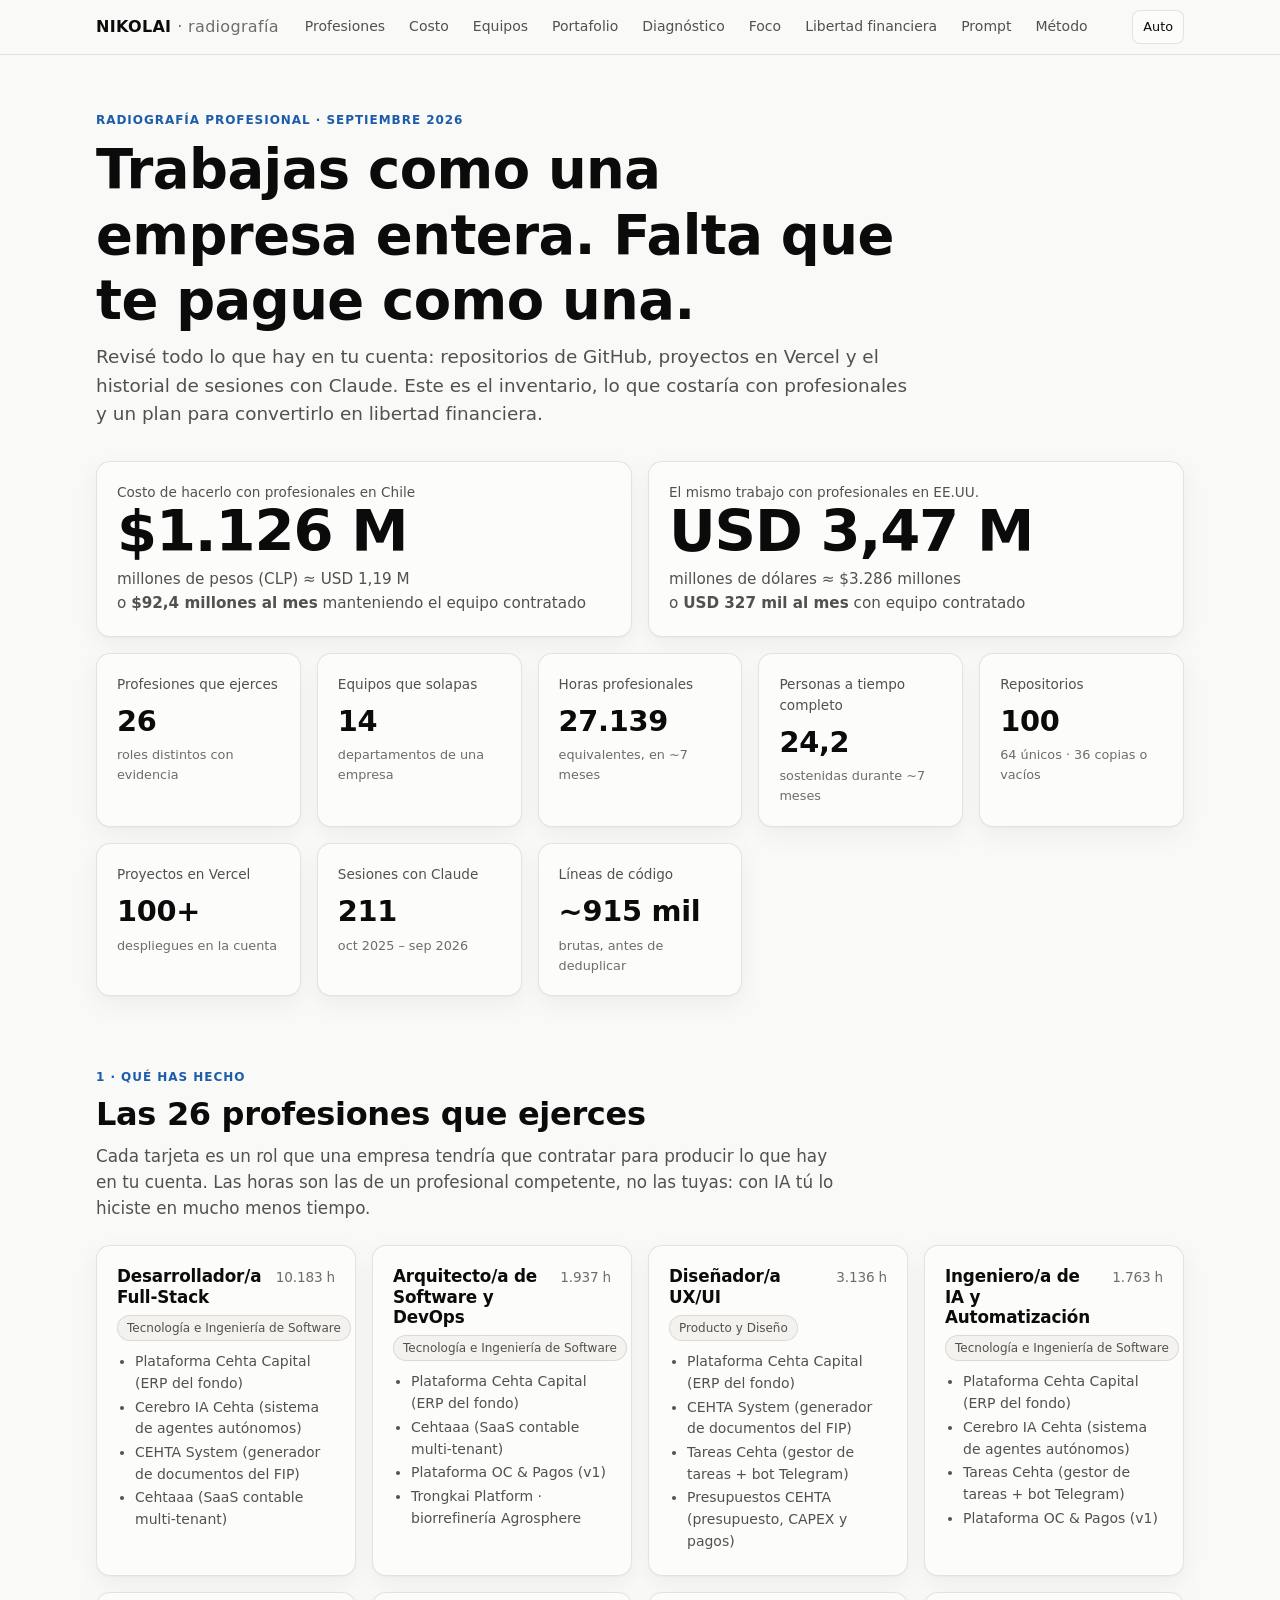
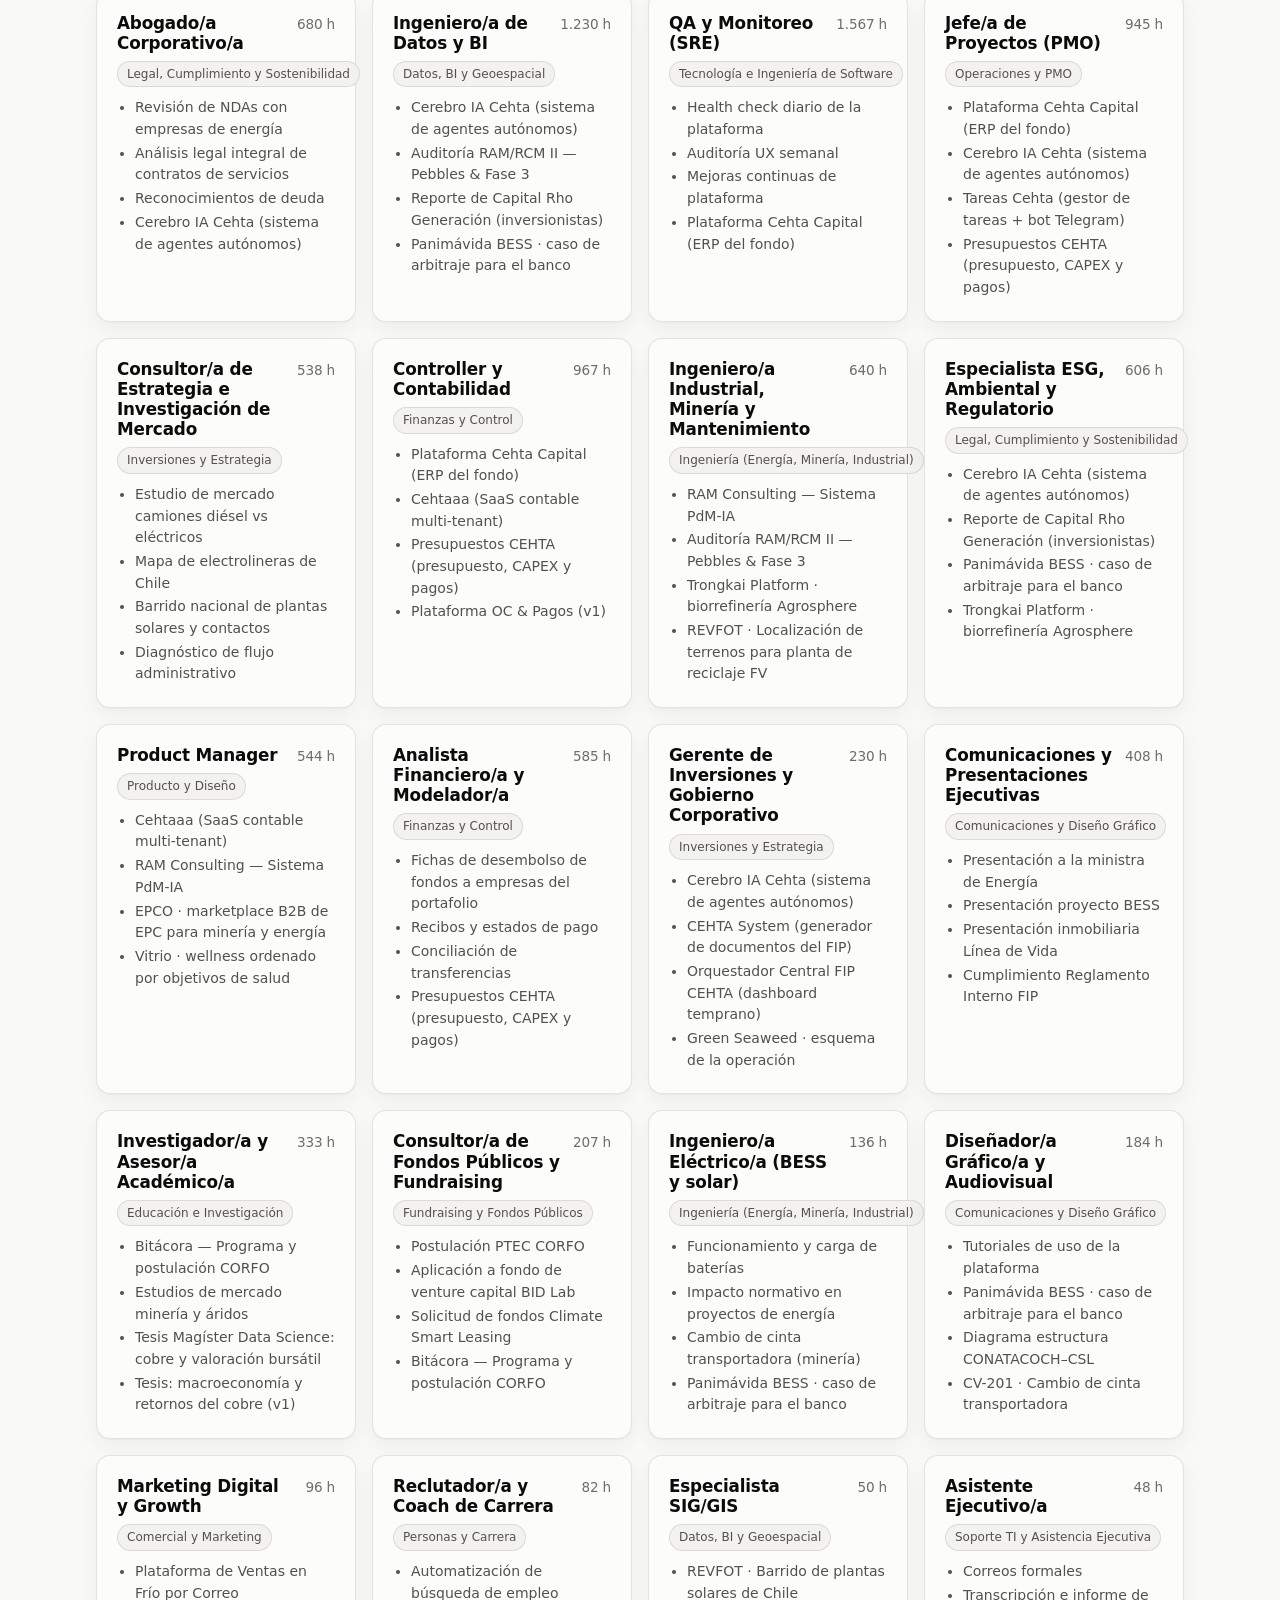
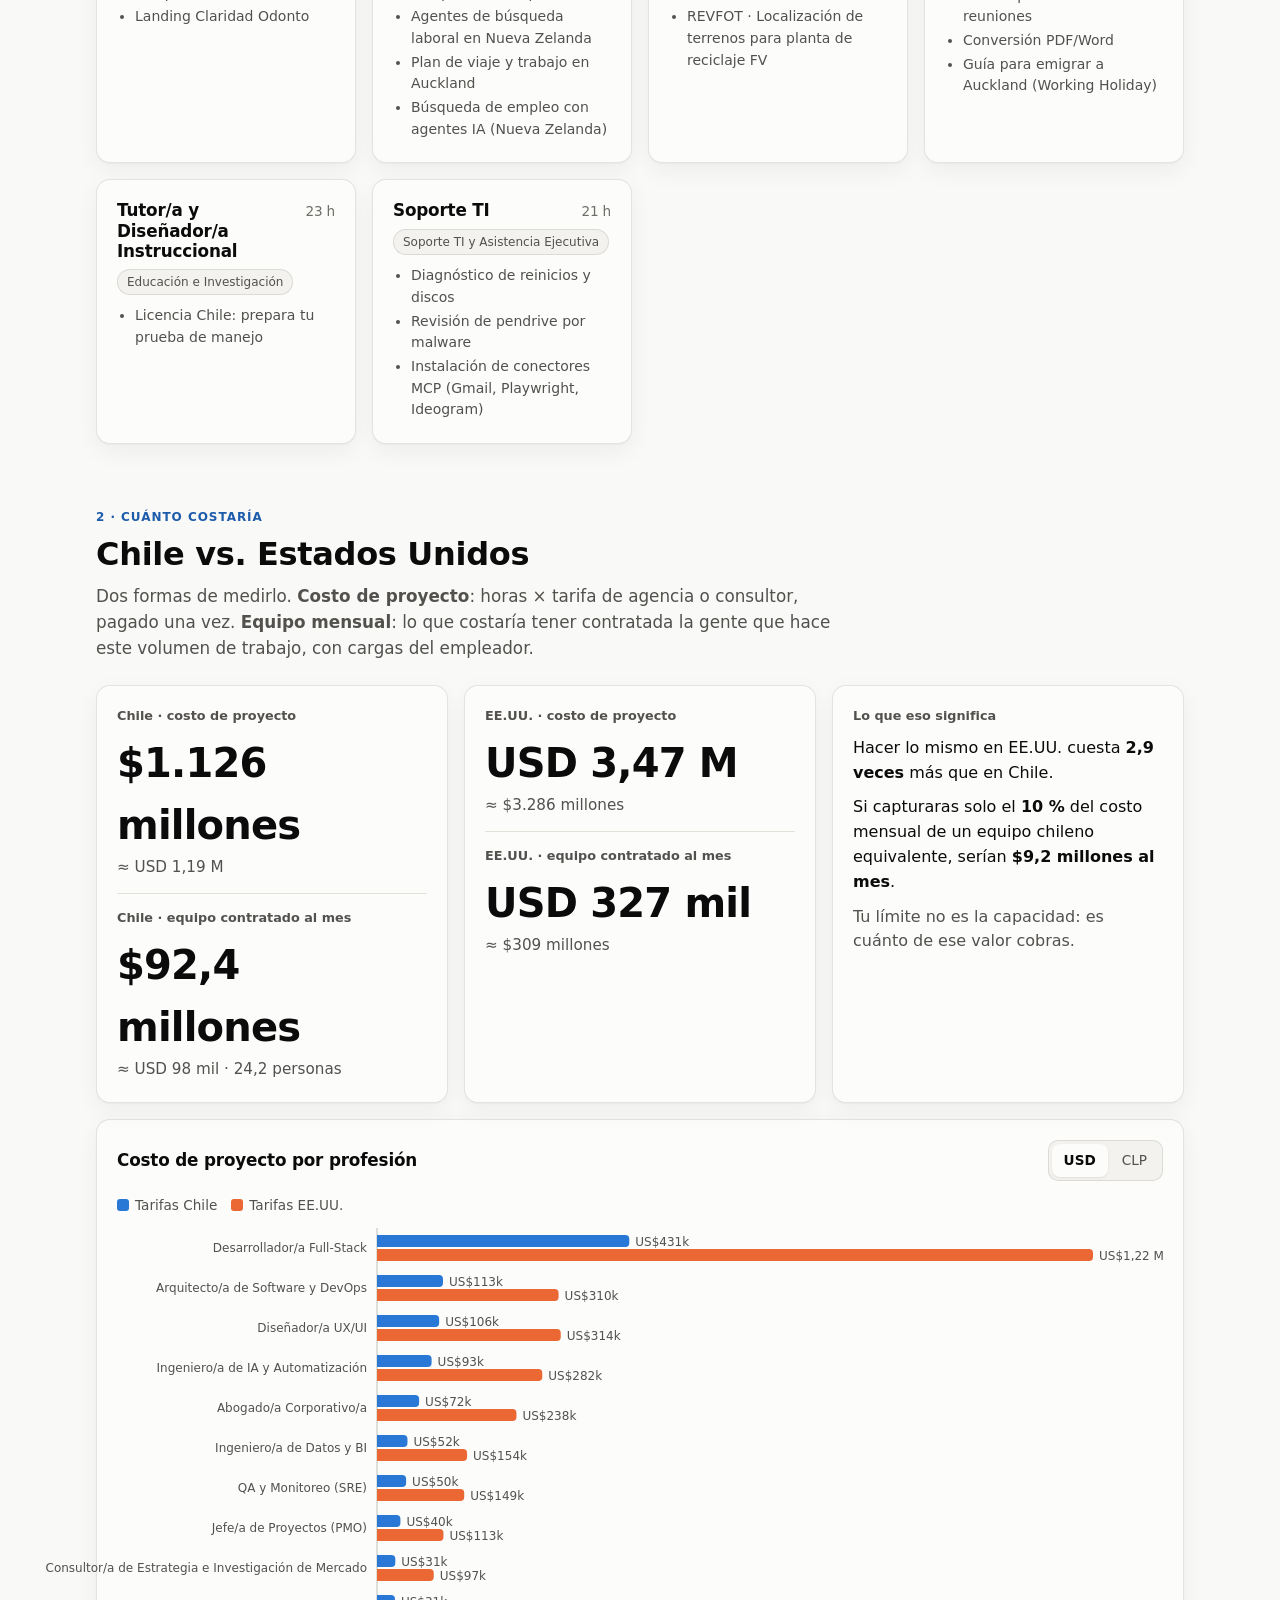
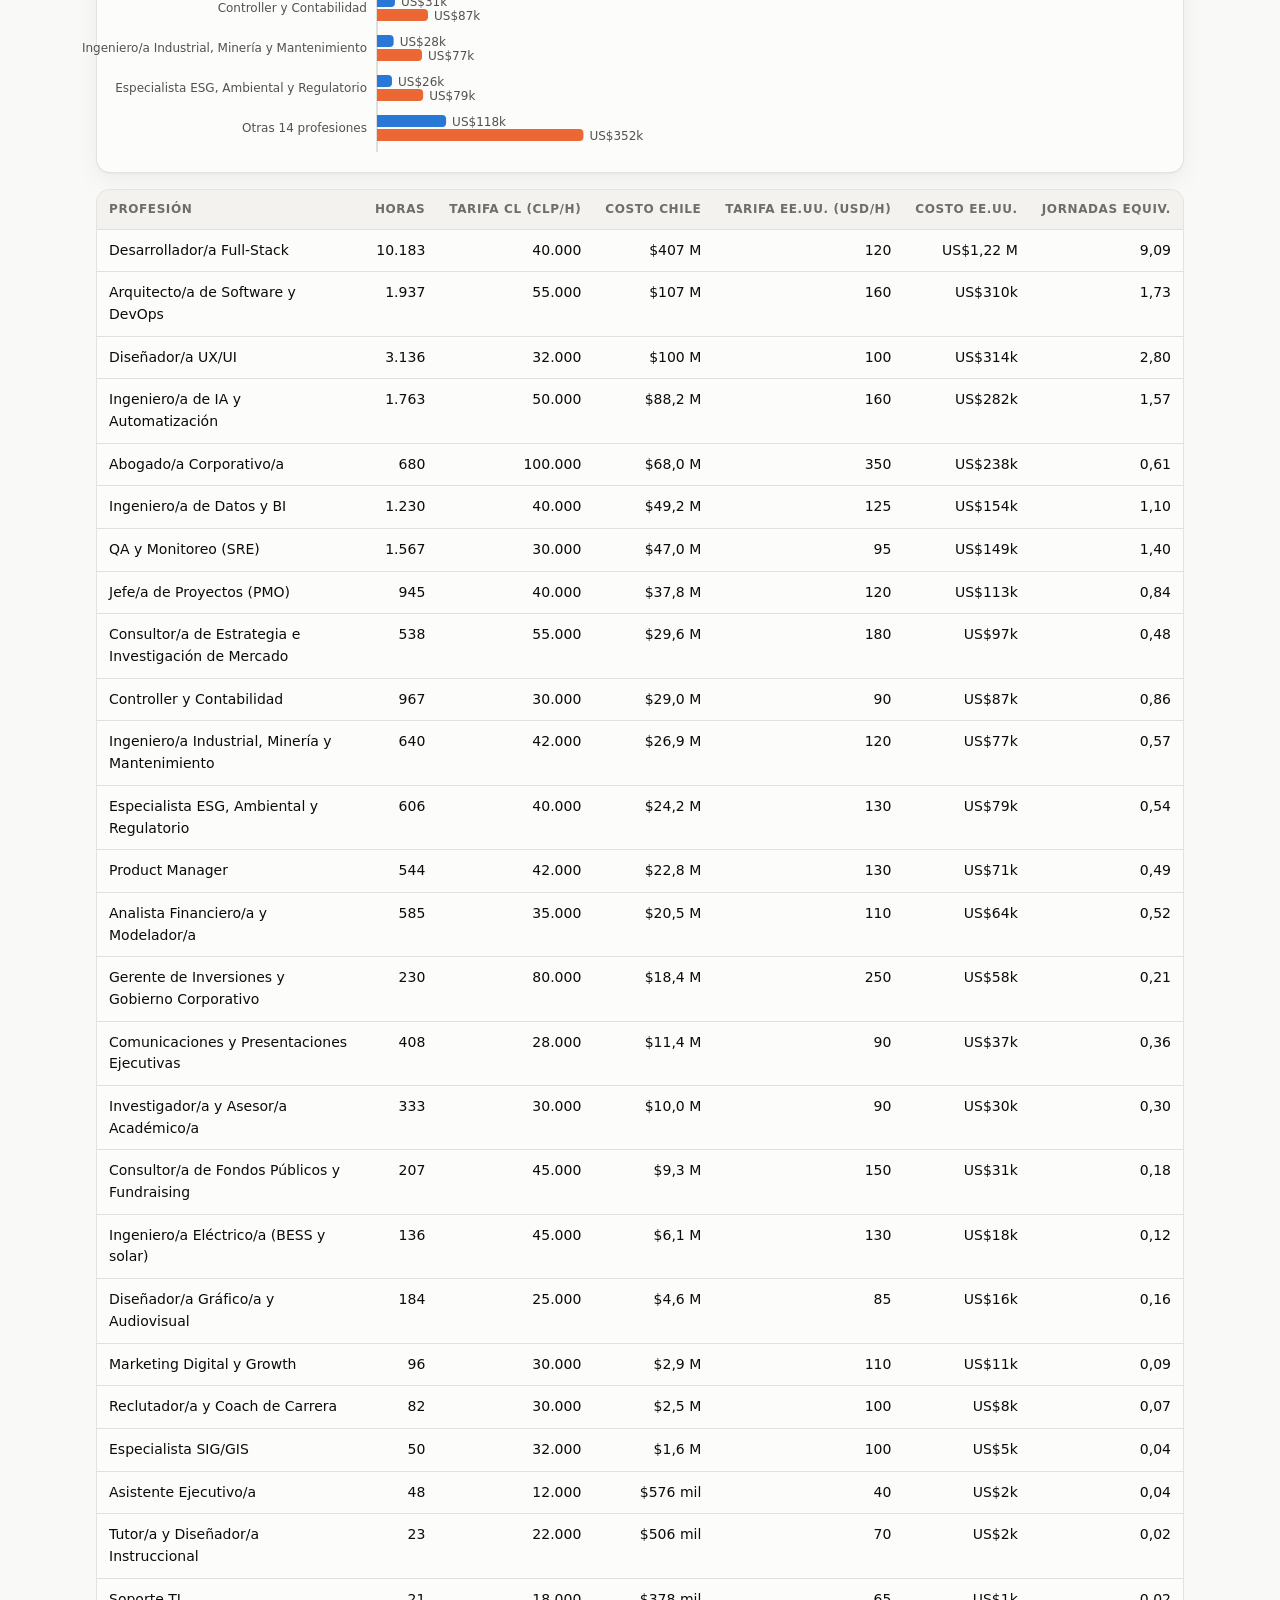
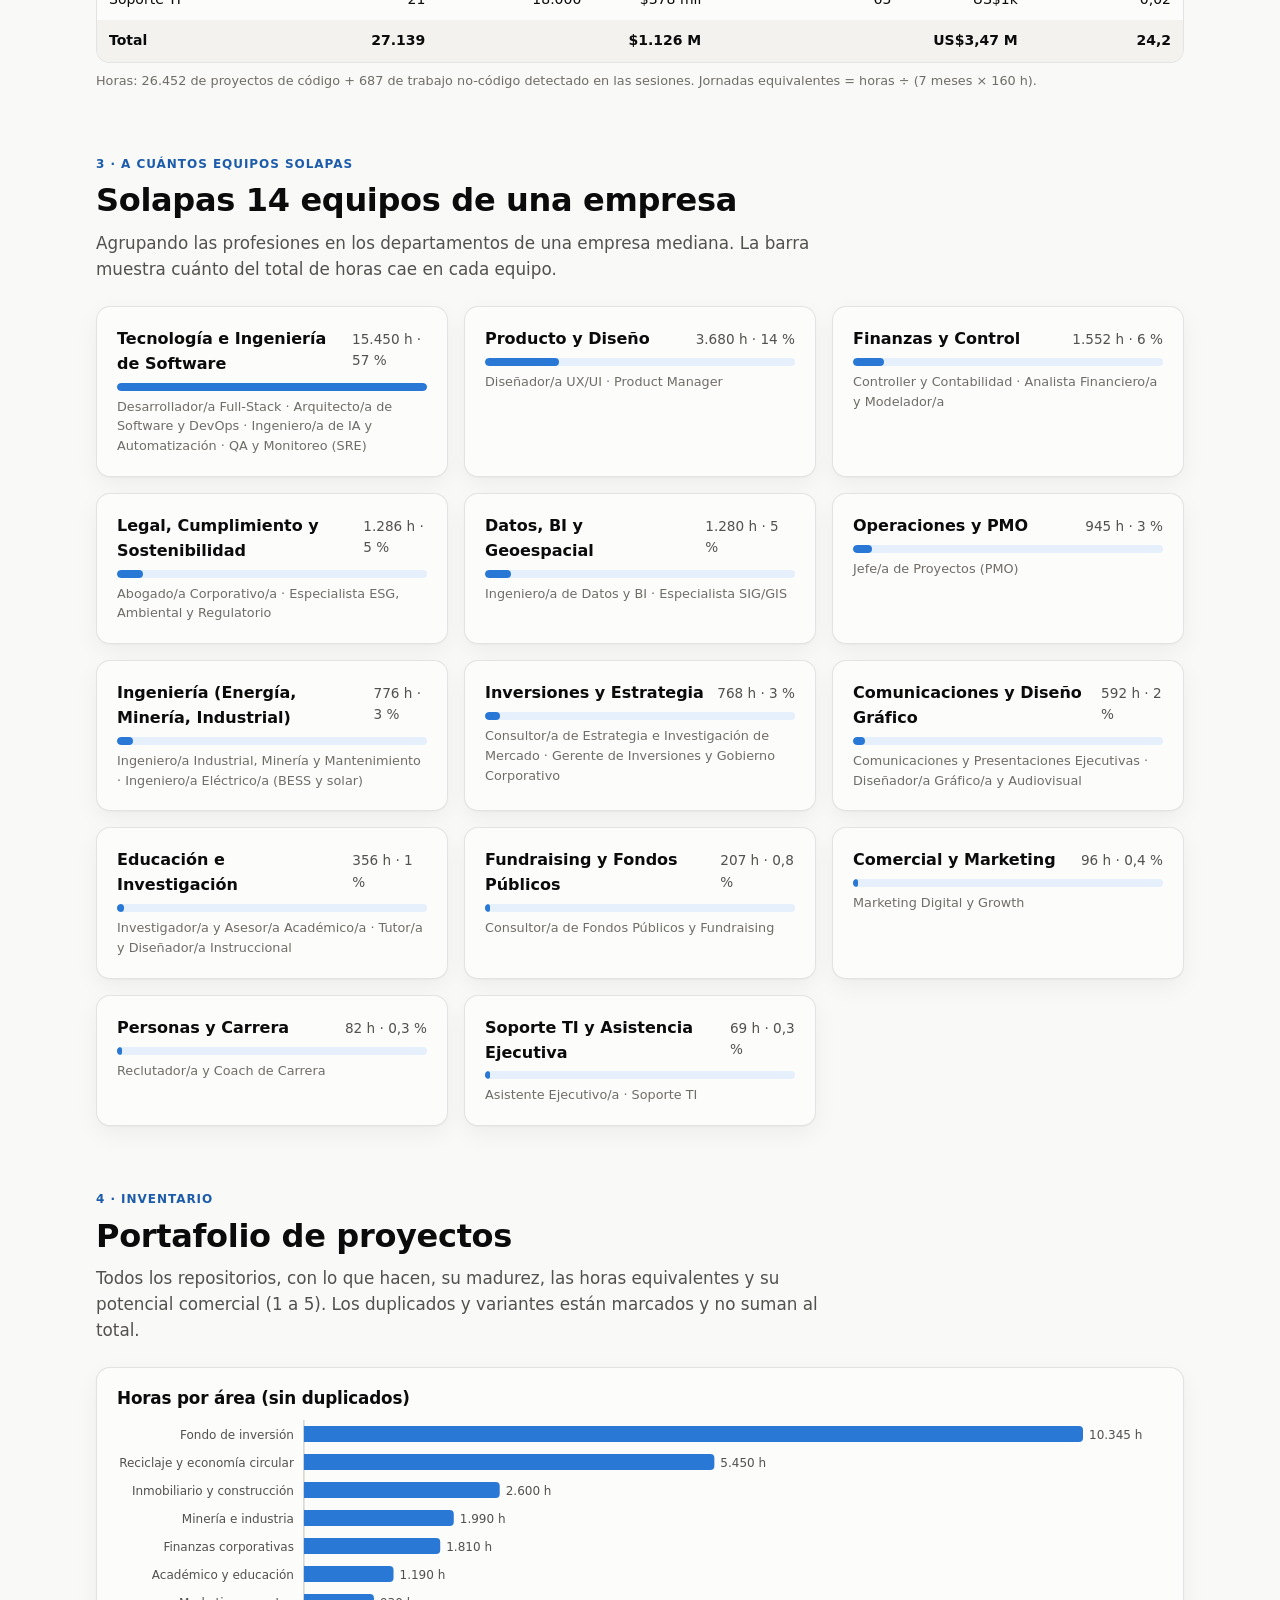
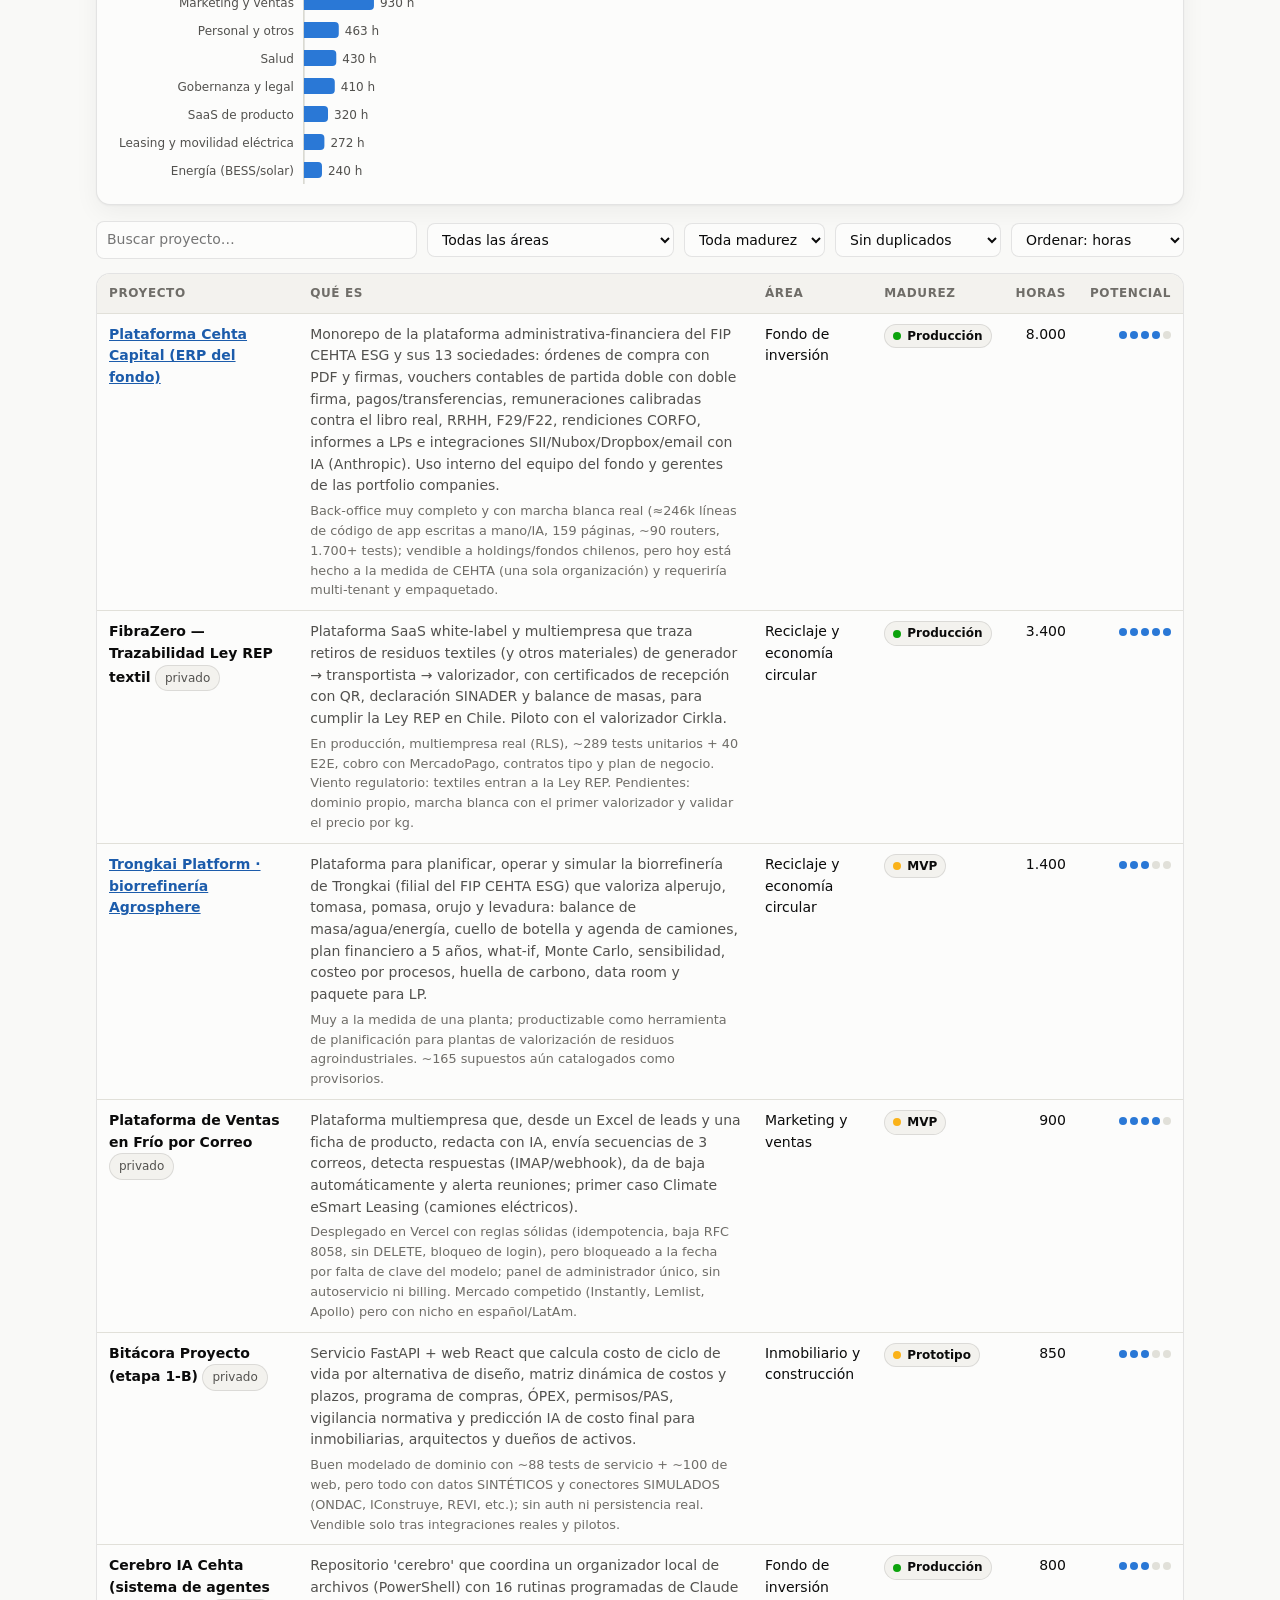
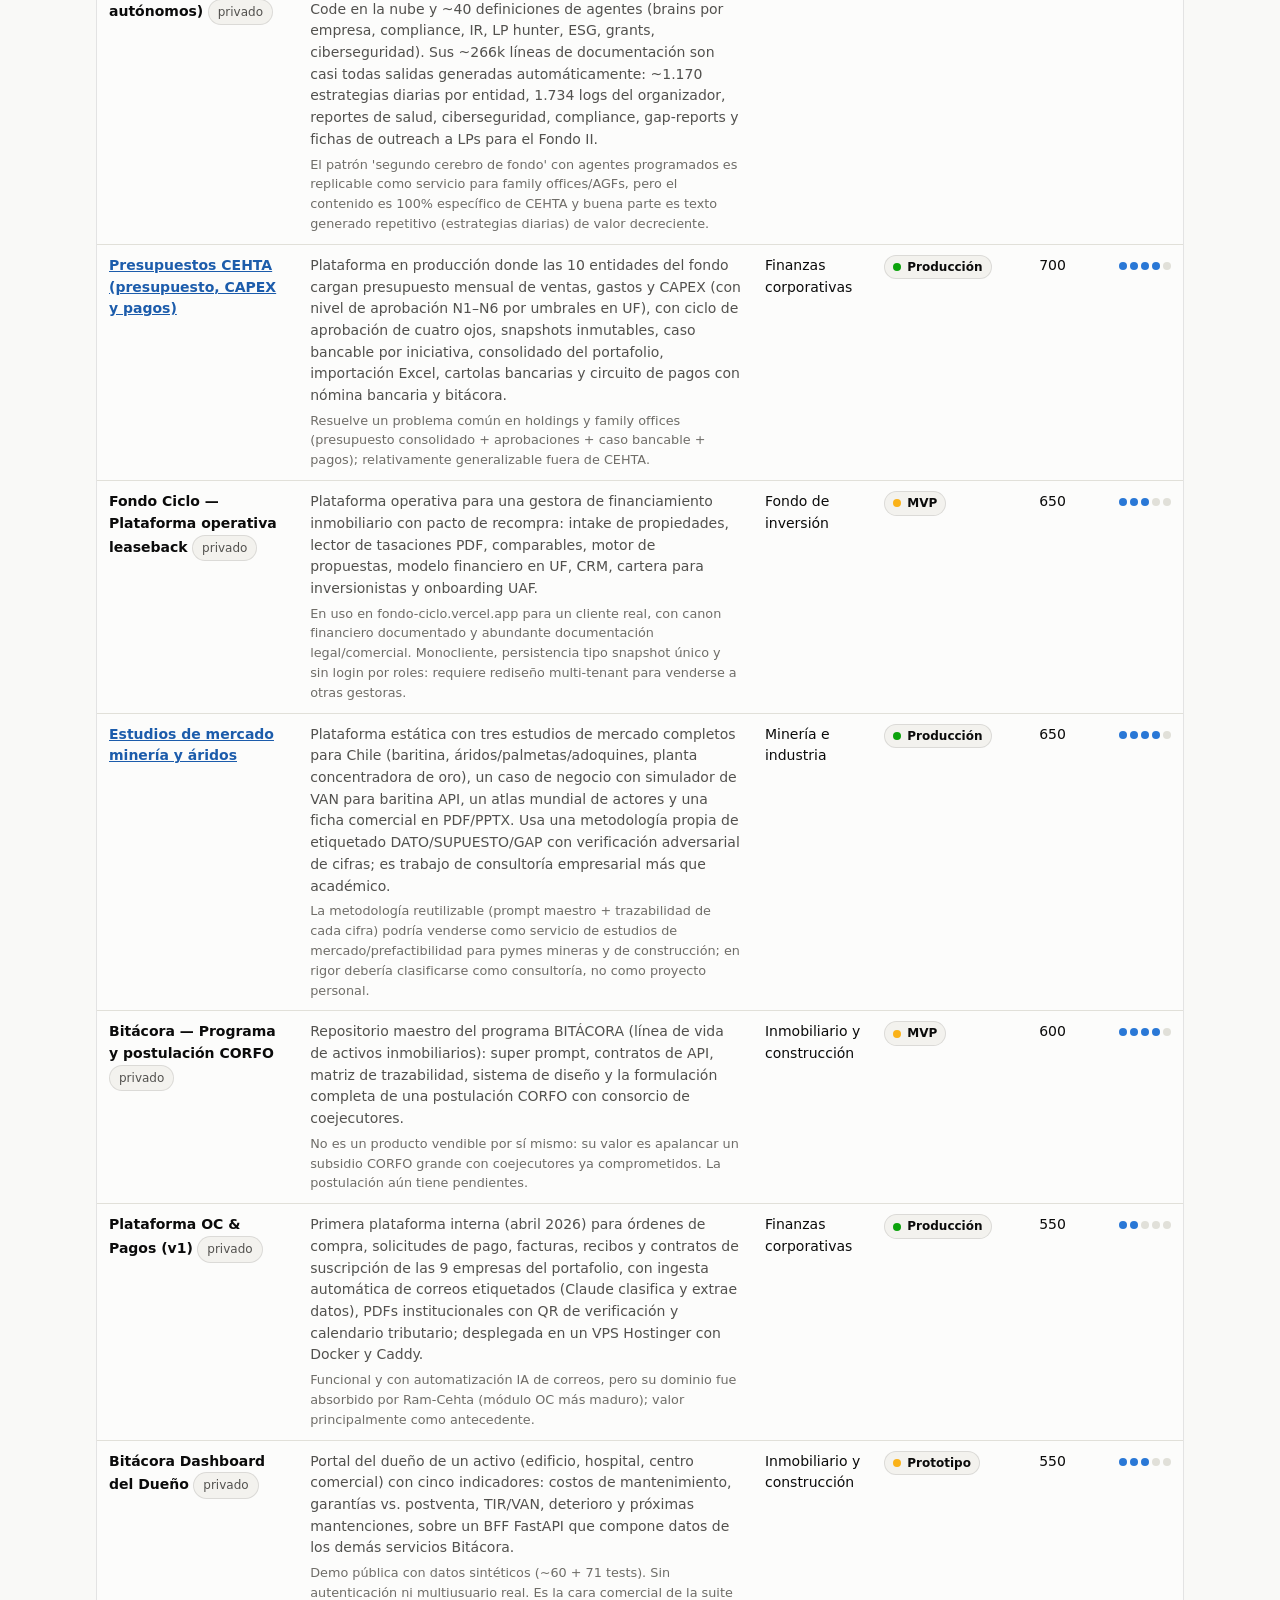
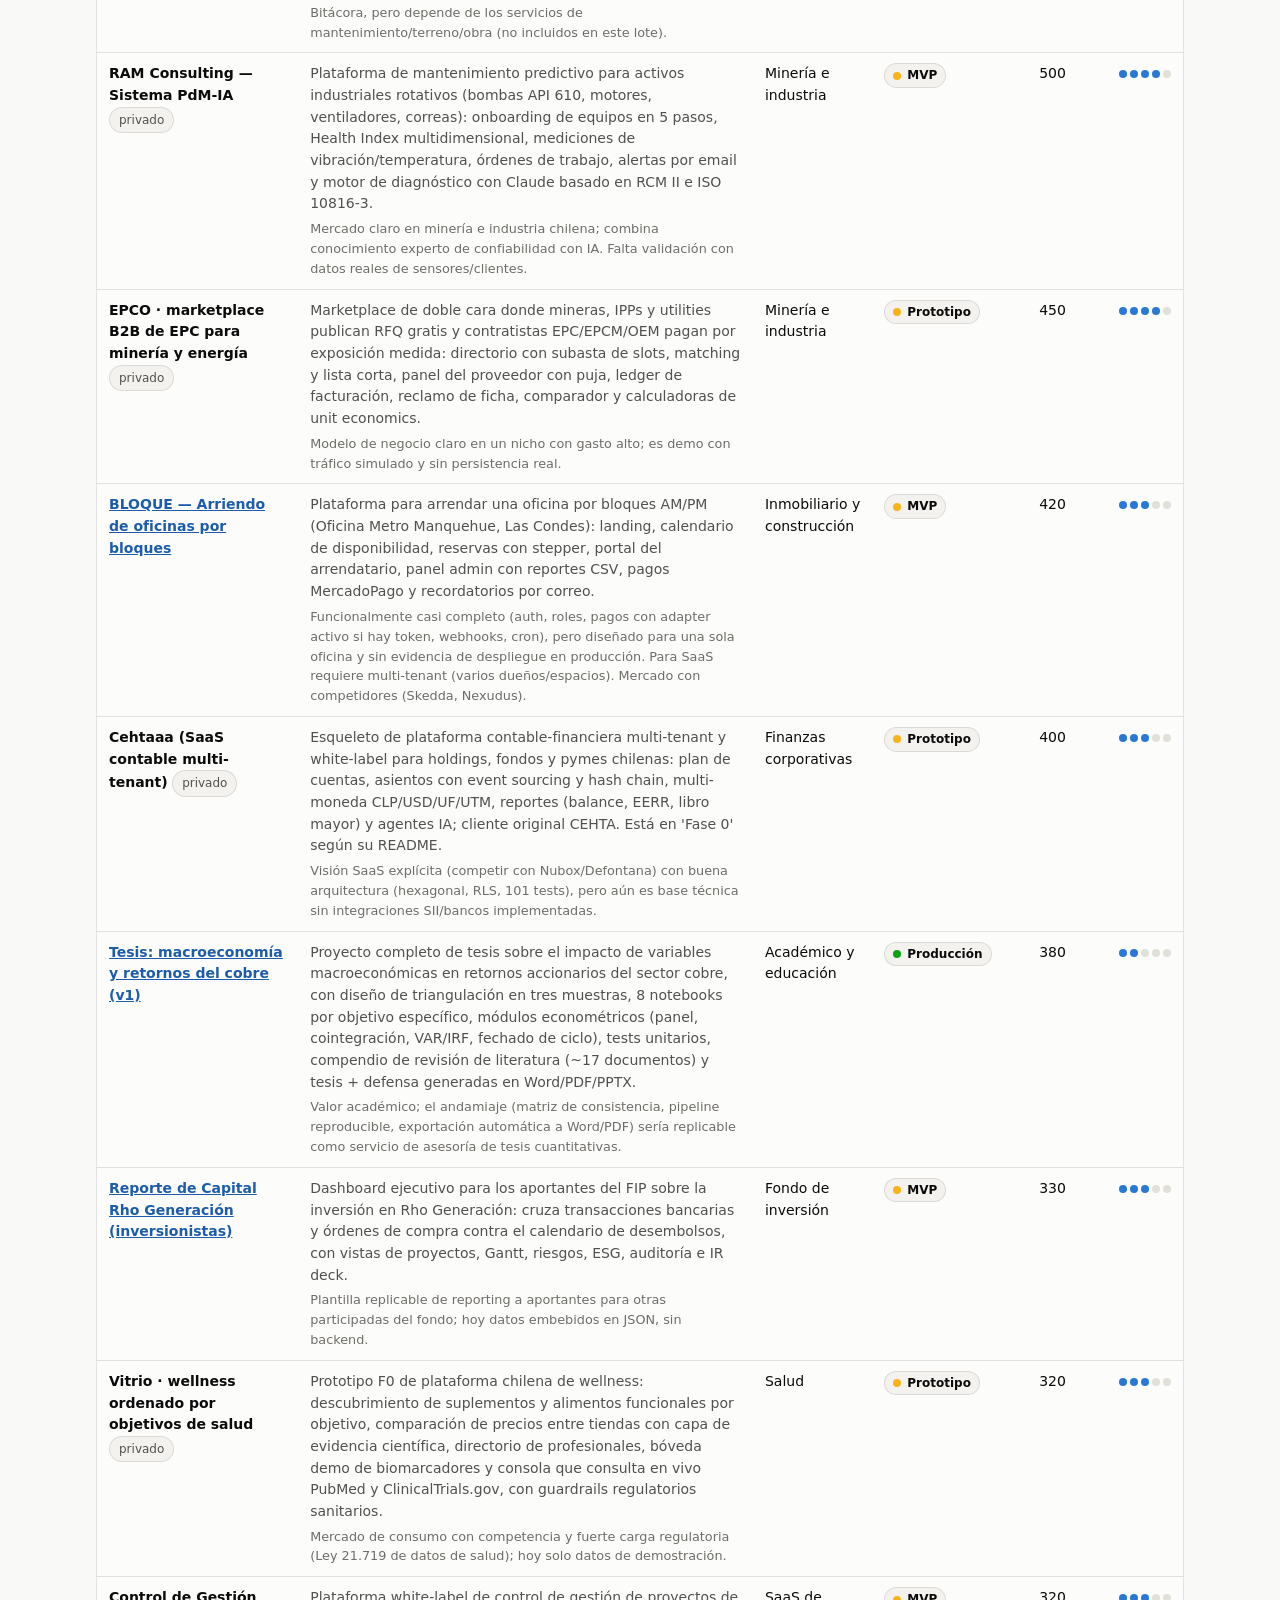
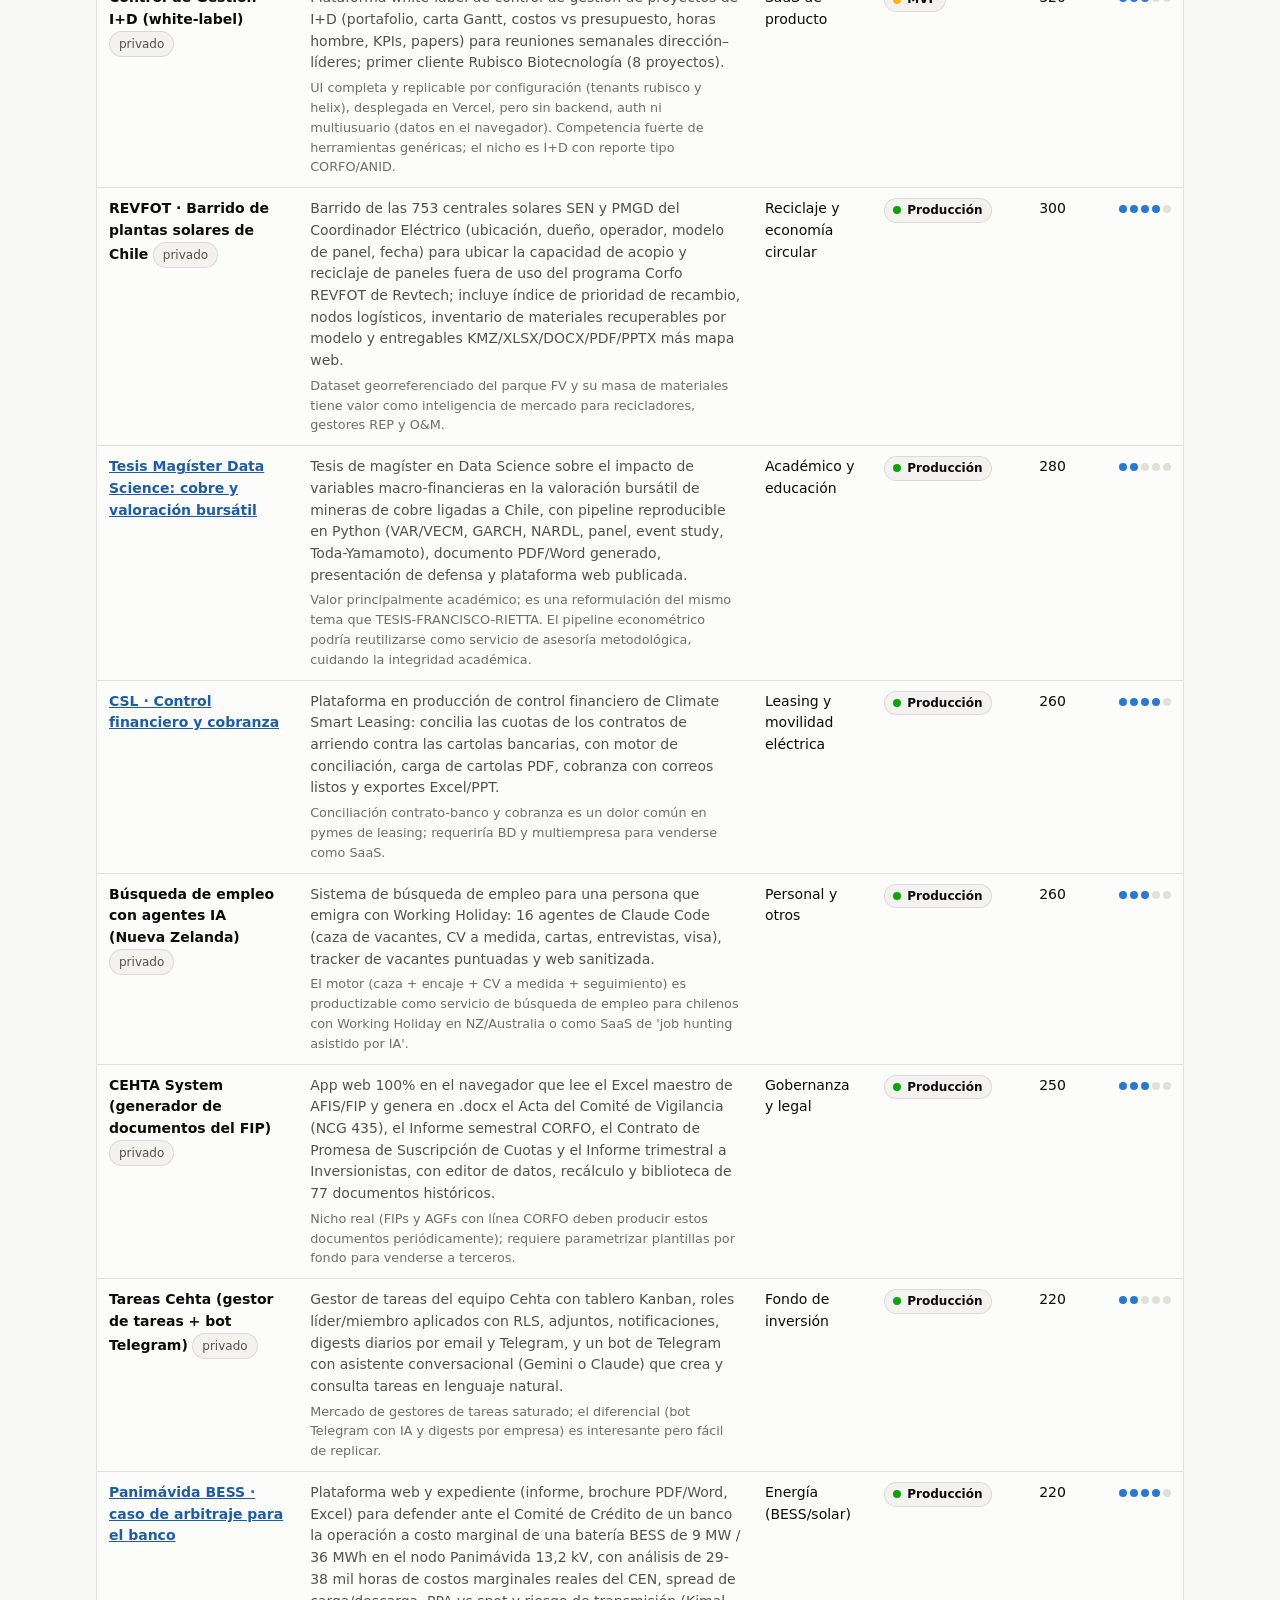
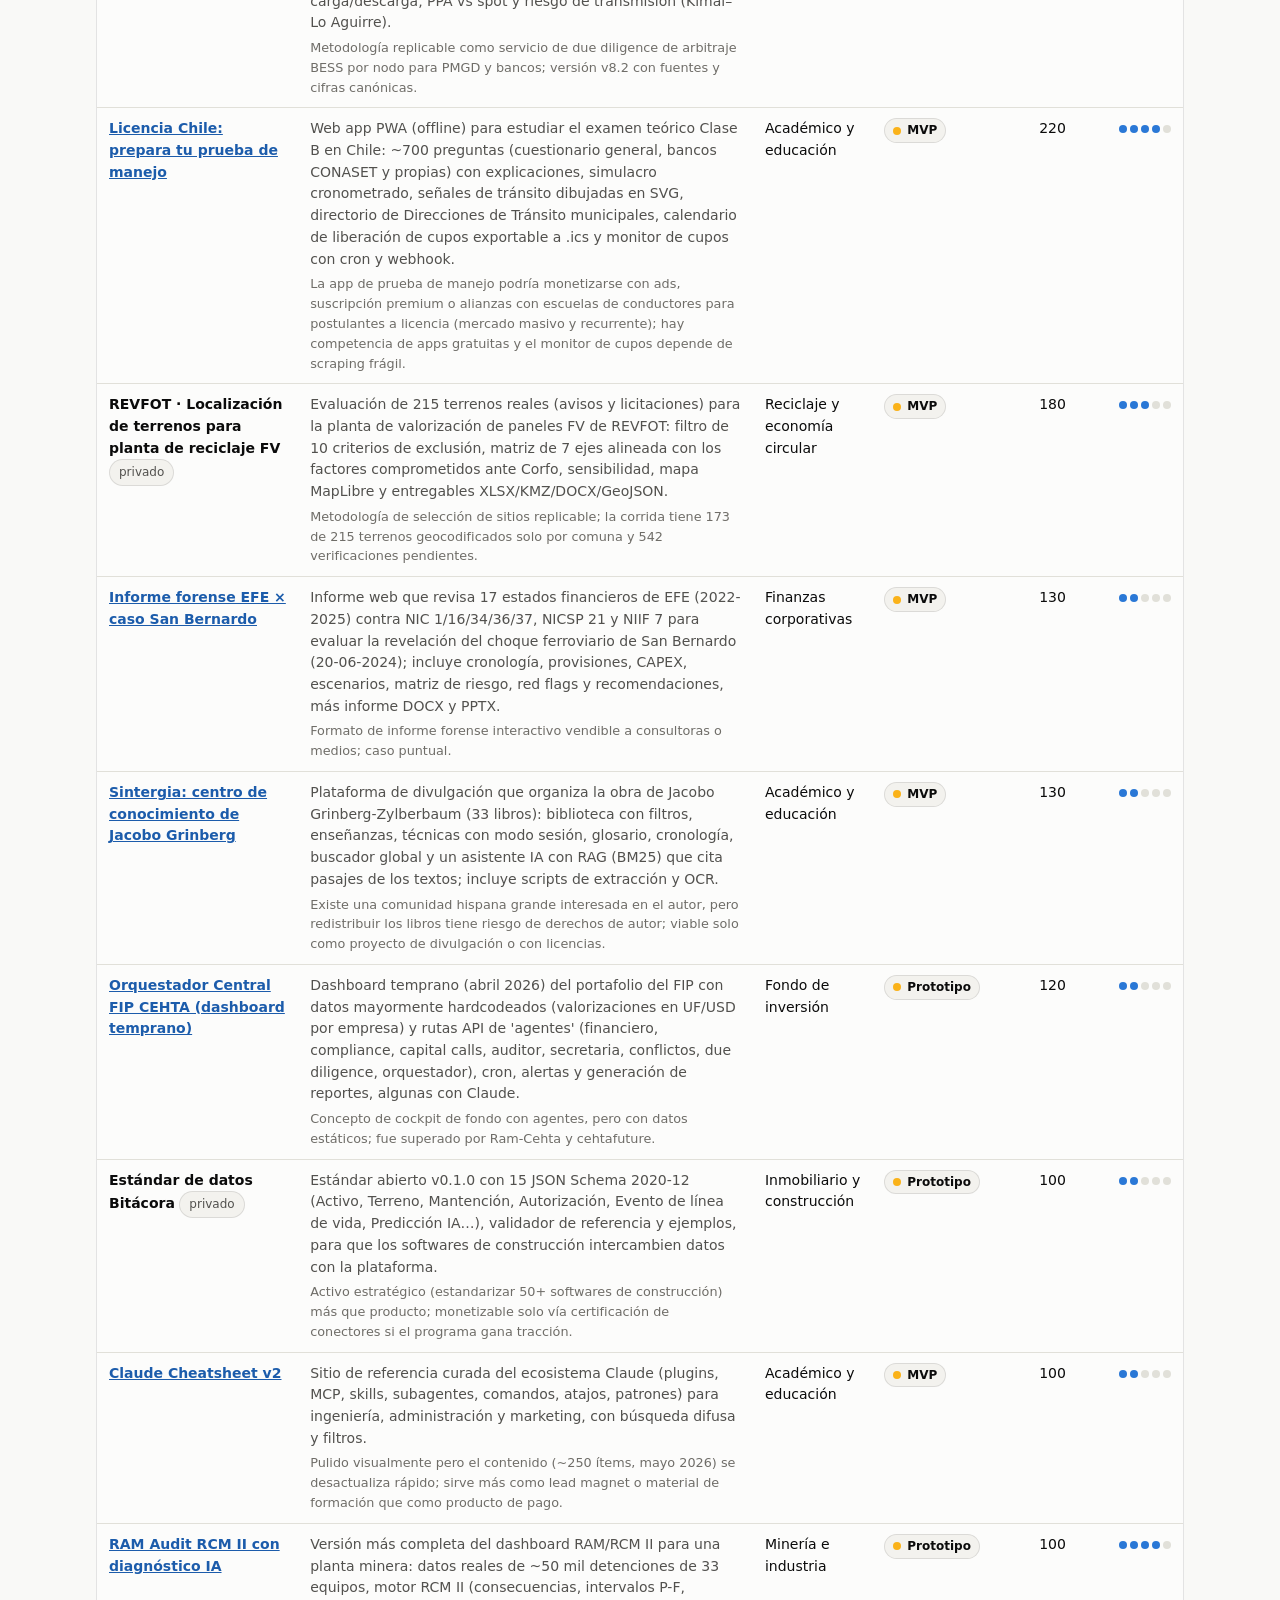
==== public/index.html @ 2405197e "Radiografía profesional y plan de libertad financiera Sitio estático (public/) que resume los 100 re" ====
<!doctype html>
<html lang="es">
<head>
  <meta charset="utf-8">
  <meta name="viewport" content="width=device-width, initial-scale=1">
  <meta name="robots" content="noindex, nofollow">
  <title>Radiografía NIKOLAI</title>
  <meta name="description" content="Qué has construido, cuánto costaría con profesionales en Chile y EE.UU., cuántos equipos reemplazas y dónde enfocarte para lograr la libertad financiera.">
  <link rel="icon" href="data:image/svg+xml,<svg xmlns='http://www.w3.org/2000/svg' viewBox='0 0 32 32'><rect width='32' height='32' rx='8' fill='%232a78d6'/><text x='16' y='22' font-family='system-ui' font-size='16' font-weight='700' text-anchor='middle' fill='white'>N</text></svg>">
  <link rel="stylesheet" href="styles.css">
</head>
<body>
  <header class="topbar">
    <div class="topbar-in">
      <div class="brand">NIKOLAI <span>· radiografía</span></div>
      <nav class="nav" aria-label="Secciones">
        <a href="#profesiones">Profesiones</a>
        <a href="#costo">Costo</a>
        <a href="#equipos">Equipos</a>
        <a href="#portafolio">Portafolio</a>
        <a href="#diagnostico">Diagnóstico</a>
        <a href="#foco">Foco</a>
        <a href="#libertad">Libertad financiera</a>
        <a href="#prompt">Prompt</a>
        <a href="#metodo">Método</a>
      </nav>
      <button class="theme-btn" id="themeBtn" type="button" aria-label="Cambiar tema">Tema</button>
    </div>
  </header>

  <main>
    <!-- HERO -->
    <section class="hero" id="inicio">
      <div class="eyebrow">Radiografía profesional · septiembre 2026</div>
      <h1>Trabajas como una empresa entera. Falta que te pague como una.</h1>
      <p class="lead">Revisé todo lo que hay en tu cuenta: repositorios de GitHub, proyectos en Vercel y el historial de sesiones con Claude. Este es el inventario, lo que costaría con profesionales y un plan para convertirlo en libertad financiera.</p>

      <div class="hero-figure">
        <div class="card">
          <div class="stat-label">Costo de hacerlo con profesionales en Chile</div>
          <div class="hero-num num" id="heroCL">—</div>
          <div class="hero-sub" id="heroCLsub">—</div>
        </div>
        <div class="card">
          <div class="stat-label">El mismo trabajo con profesionales en EE.UU.</div>
          <div class="hero-num num" id="heroUS">—</div>
          <div class="hero-sub" id="heroUSsub">—</div>
        </div>
      </div>
      <div class="grid g4 tiles" id="tiles"></div>
    </section>

    <!-- PROFESIONES -->
    <section id="profesiones">
      <div class="section-head">
        <div class="eyebrow">1 · Qué has hecho</div>
        <h2 id="profTitle">Las profesiones que ejerces</h2>
        <p class="lead">Cada tarjeta es un rol que una empresa tendría que contratar para producir lo que hay en tu cuenta. Las horas son las de un profesional competente, no las tuyas: con IA tú lo hiciste en mucho menos tiempo.</p>
      </div>
      <div class="grid g3" id="roleCards"></div>
    </section>

    <!-- COSTO -->
    <section id="costo">
      <div class="section-head">
        <div class="eyebrow">2 · Cuánto costaría</div>
        <h2>Chile vs. Estados Unidos</h2>
        <p class="lead">Dos formas de medirlo. <b>Costo de proyecto</b>: horas × tarifa de agencia o consultor, pagado una vez. <b>Equipo mensual</b>: lo que costaría tener contratada la gente que hace este volumen de trabajo, con cargas del empleador.</p>
      </div>

      <div class="compare" id="compare"></div>

      <div class="card" style="margin-top:16px">
        <div class="toolbar" style="justify-content:space-between">
          <h3>Costo de proyecto por profesión</h3>
          <div class="seg" role="group" aria-label="Moneda del gráfico">
            <button type="button" data-cur="usd" aria-pressed="true">USD</button>
            <button type="button" data-cur="clp" aria-pressed="false">CLP</button>
          </div>
        </div>
        <div class="legend">
          <span><i style="background:var(--s1)"></i>Tarifas Chile</span>
          <span><i style="background:var(--s2)"></i>Tarifas EE.UU.</span>
        </div>
        <div class="chart" id="costChart" role="img" aria-label="Costo por profesión, Chile y EE.UU."></div>
      </div>

      <div style="margin-top:16px">
        <div class="table-wrap">
          <table id="costTable">
            <thead>
              <tr>
                <th>Profesión</th>
                <th class="r">Horas</th>
                <th class="r">Tarifa CL (CLP/h)</th>
                <th class="r">Costo Chile</th>
                <th class="r">Tarifa EE.UU. (USD/h)</th>
                <th class="r">Costo EE.UU.</th>
                <th class="r">Jornadas equiv.</th>
              </tr>
            </thead>
            <tbody></tbody>
            <tfoot></tfoot>
          </table>
        </div>
        <p class="tbl-note" id="costNote"></p>
      </div>
    </section>

    <!-- EQUIPOS -->
    <section id="equipos">
      <div class="section-head">
        <div class="eyebrow">3 · A cuántos equipos solapas</div>
        <h2 id="teamTitle">Equipos que reemplazas</h2>
        <p class="lead">Agrupando las profesiones en los departamentos de una empresa mediana. La barra muestra cuánto del total de horas cae en cada equipo.</p>
      </div>
      <div class="grid g2" id="teams"></div>
    </section>

    <!-- PORTAFOLIO -->
    <section id="portafolio">
      <div class="section-head">
        <div class="eyebrow">4 · Inventario</div>
        <h2>Portafolio de proyectos</h2>
        <p class="lead">Todos los repositorios, con lo que hacen, su madurez, las horas equivalentes y su potencial comercial (1 a 5). Los duplicados y variantes están marcados y no suman al total.</p>
      </div>
      <div class="card" style="margin-bottom:16px">
        <h3 style="margin-bottom:12px">Horas por área (sin duplicados)</h3>
        <div class="chart" id="domainChart" role="img" aria-label="Horas por área de trabajo"></div>
      </div>
      <div class="toolbar">
        <input type="search" id="q" placeholder="Buscar proyecto…" aria-label="Buscar proyecto">
        <select id="fDom" aria-label="Filtrar por área"><option value="">Todas las áreas</option></select>
        <select id="fMad" aria-label="Filtrar por madurez">
          <option value="">Toda madurez</option>
          <option value="produccion">Producción</option>
          <option value="mvp">MVP</option>
          <option value="prototipo">Prototipo</option>
          <option value="vacio">Vacío</option>
        </select>
        <select id="fDup" aria-label="Duplicados">
          <option value="uniq">Sin duplicados</option>
          <option value="all">Incluir duplicados</option>
        </select>
        <select id="fSort" aria-label="Ordenar">
          <option value="horas">Ordenar: horas</option>
          <option value="pot">Ordenar: potencial</option>
          <option value="nombre">Ordenar: nombre</option>
        </select>
      </div>
      <div class="table-wrap">
        <table id="projTable">
          <thead>
            <tr>
              <th>Proyecto</th>
              <th>Qué es</th>
              <th>Área</th>
              <th>Madurez</th>
              <th class="r">Horas</th>
              <th class="r">Potencial</th>
            </tr>
          </thead>
          <tbody></tbody>
        </table>
      </div>
      <p class="tbl-note" id="projNote"></p>
    </section>

    <!-- DIAGNÓSTICO -->
    <section id="diagnostico">
      <div class="section-head">
        <div class="eyebrow">5 · Diagnóstico</div>
        <h2>Lo que los números dicen de ti</h2>
      </div>
      <div class="grid g3" id="diag"></div>
    </section>

    <!-- FOCO -->
    <section id="foco">
      <div class="section-head">
        <div class="eyebrow">6 · Dónde enfocarte</div>
        <h2>Una apuesta principal, dos de apoyo, y dejar de abrir frentes</h2>
        <p class="lead" id="focusLead"></p>
      </div>
      <div class="bets" id="bets"></div>

      <h3 style="margin:32px 0 12px">Plan de 12 meses</h3>
      <div class="horizon" id="horizons"></div>

      <h3 style="margin:32px 0 12px">Reglas del dinero</h3>
      <div class="grid g2" id="moneyRules"></div>
    </section>

    <!-- CALCULADORA -->
    <section id="libertad">
      <div class="section-head">
        <div class="eyebrow">7 · Libertad financiera</div>
        <h2>Tu número y cuándo llegas</h2>
        <p class="lead">Libertad financiera = que tus inversiones paguen tus gastos sin que tengas que trabajar. Pon tus datos reales: nada se envía a ningún servidor.</p>
      </div>
      <div class="calc">
        <div class="card">
          <div class="stat-label" style="margin-bottom:8px">Escenarios rápidos</div>
          <div class="presets seg" role="group" aria-label="Escenarios">
            <button type="button" data-preset="hoy" aria-pressed="false">Ejemplo hoy</button>
            <button type="button" data-preset="plan" aria-pressed="false">Con el plan de foco</button>
          </div>
          <div class="field">
            <label for="gasto">Gasto mensual (CLP) <output id="gastoO"></output></label>
            <input type="range" id="gasto" min="500000" max="10000000" step="100000" value="2500000">
          </div>
          <div class="field">
            <label for="ahorro">Patrimonio invertido hoy (CLP) <output id="ahorroO"></output></label>
            <input type="range" id="ahorro" min="0" max="500000000" step="1000000" value="10000000">
          </div>
          <div class="field">
            <label for="ingreso">Ingreso mensual neto (CLP) <output id="ingresoO"></output></label>
            <input type="range" id="ingreso" min="500000" max="30000000" step="100000" value="4000000">
          </div>
          <div class="field">
            <label for="ret">Rentabilidad real anual <output id="retO"></output></label>
            <input type="range" id="ret" min="1" max="8" step="0.5" value="4.5">
          </div>
          <div class="field">
            <label for="swr">Tasa de retiro segura <output id="swrO"></output></label>
            <input type="range" id="swr" min="3" max="5" step="0.25" value="3.5">
          </div>
          <div class="field">
            <label for="crec">Crecimiento real del ingreso por año <output id="crecO"></output></label>
            <input type="range" id="crec" min="0" max="30" step="1" value="10">
          </div>
          <p class="calc-note">"Ejemplo hoy" usa valores ilustrativos: no conozco tus gastos ni tu patrimonio reales. "Con el plan de foco" sube tu ingreso neto al nivel que supone cumplir la meta de ingreso recurrente a 12 meses. Tus ajustes quedan guardados solo en este navegador.</p>
        </div>
        <div class="card calc-out">
          <div class="stat-label">Tu número de libertad financiera</div>
          <div class="hero-num num" id="fiNum">—</div>
          <div class="hero-sub" id="fiNumSub">—</div>
          <div class="calc-grid">
            <div><div class="stat-label">Ahorro mensual</div><div class="stat-value num" id="fiSave">—</div><div class="stat-note" id="fiRate">—</div></div>
            <div><div class="stat-label">Años hasta la libertad</div><div class="stat-value num" id="fiYears">—</div><div class="stat-note" id="fiYear">—</div></div>
            <div><div class="stat-label">Ingreso pasivo hoy</div><div class="stat-value num" id="fiPassive">—</div><div class="stat-note">al mes, con tu tasa de retiro</div></div>
          </div>
          <div class="divider"></div>
          <div class="legend" id="fiLegend">
            <span><i style="background:var(--s1)"></i>Patrimonio proyectado</span>
            <span><i style="background:var(--s2);height:2px;border-radius:0"></i>Meta (tu número)</span>
          </div>
          <div class="chart" id="fiChart" role="img" aria-label="Proyección de patrimonio hacia la meta"></div>
          <p class="tbl-note">Escenario ilustrativo en pesos de hoy (rentabilidad real = sobre la inflación). No es asesoría financiera personalizada.</p>
        </div>
      </div>
    </section>

    <!-- PROMPT -->
    <section id="prompt">
      <div class="section-head">
        <div class="eyebrow">8 · El prompt maestro</div>
        <h2>El prompt que generó este análisis</h2>
        <p class="lead">Cópialo y vuelve a correrlo cada trimestre en Claude Code para medir tu avance con los mismos criterios.</p>
      </div>
      <div class="toolbar">
        <button class="btn" id="copyPrompt" type="button">Copiar prompt</button>
        <a class="btn ghost" href="https://github.com/Nikolaaa11/NIKOLAI/blob/main/PROMPT_MAESTRO.md" target="_blank" rel="noopener">Ver en GitHub</a>
      </div>
      <pre class="prompt-box" id="promptBox"></pre>
    </section>

    <!-- MÉTODO -->
    <section id="metodo">
      <div class="section-head">
        <div class="eyebrow">9 · Método y fuentes</div>
        <h2>Cómo se calculó</h2>
      </div>
      <div class="grid g2">
        <div class="card">
          <h3>Qué se midió y qué se estimó</h3>
          <ul class="list" id="methodList"></ul>
        </div>
        <div class="card">
          <h3>Fuentes de tarifas y cambio</h3>
          <ul class="list" id="sources"></ul>
        </div>
      </div>
    </section>
  </main>

  <footer>
    Generado con Claude Code a partir de GitHub, Vercel y el historial de sesiones de la cuenta. Estimaciones con fines de planificación; revisa los supuestos antes de usarlos para decisiones.
  </footer>

  <div class="tooltip" id="tip" role="tooltip"></div>

  <script src="data.js"></script>
  <script src="content.js"></script>
  <script src="app.js"></script>
</body>
</html>
---- public/styles.css ----
:root {
  color-scheme: light;
  --page: #f9f9f7;
  --surface: #fcfcfb;
  --surface-2: #f3f2ee;
  --ink: #0b0b0b;
  --ink-2: #52514e;
  --muted: #6f6d68;
  --grid: #e1e0d9;
  --axis: #c3c2b7;
  --border: rgba(11, 11, 11, 0.10);
  --accent: #2a78d6;
  --accent-ink: #1c5cab;
  --accent-wash: #e6f0fc;
  --s1: #2a78d6;
  --s2: #eb6834;
  --good: #006300;
  --good-mark: #0ca30c;
  --warning: #fab219;
  --critical: #d03b3b;
  --shadow: 0 1px 2px rgba(11, 11, 11, 0.04), 0 8px 24px rgba(11, 11, 11, 0.05);
  --radius: 14px;
  --maxw: 1120px;
  --sans: system-ui, -apple-system, "Segoe UI", Roboto, sans-serif;
  --mono: ui-monospace, "SF Mono", Menlo, Consolas, monospace;
}
@media (prefers-color-scheme: dark) {
  :root:not([data-theme="light"]) {
    color-scheme: dark;
    --page: #0d0d0d;
    --surface: #1a1a19;
    --surface-2: #232321;
    --ink: #ffffff;
    --ink-2: #c3c2b7;
    --muted: #9a988f;
    --grid: #2c2c2a;
    --axis: #383835;
    --border: rgba(255, 255, 255, 0.10);
    --accent: #3987e5;
    --accent-ink: #86b6ef;
    --accent-wash: #16273d;
    --s1: #3987e5;
    --s2: #d95926;
    --good: #0ca30c;
    --shadow: none;
  }
}
:root[data-theme="dark"] {
  color-scheme: dark;
  --page: #0d0d0d;
  --surface: #1a1a19;
  --surface-2: #232321;
  --ink: #ffffff;
  --ink-2: #c3c2b7;
  --muted: #9a988f;
  --grid: #2c2c2a;
  --axis: #383835;
  --border: rgba(255, 255, 255, 0.10);
  --accent: #3987e5;
  --accent-ink: #86b6ef;
  --accent-wash: #16273d;
  --s1: #3987e5;
  --s2: #d95926;
  --good: #0ca30c;
  --shadow: none;
}

* { box-sizing: border-box; }
html { scroll-behavior: smooth; scroll-padding-top: 72px; }
body {
  margin: 0;
  background: var(--page);
  color: var(--ink);
  font-family: var(--sans);
  font-size: 16px;
  line-height: 1.55;
  -webkit-font-smoothing: antialiased;
}
a { color: var(--accent-ink); }
h1, h2, h3 { line-height: 1.2; margin: 0; letter-spacing: -0.01em; }
h2 { font-size: clamp(1.5rem, 2.6vw, 2rem); }
h3 { font-size: 1.05rem; }
p { margin: 0; }
.num { font-variant-numeric: tabular-nums; }

/* Barra superior */
.topbar {
  position: sticky; top: 0; z-index: 20;
  background: color-mix(in srgb, var(--page) 88%, transparent);
  backdrop-filter: saturate(1.4) blur(10px);
  border-bottom: 1px solid var(--border);
}
.topbar-in {
  max-width: var(--maxw); margin: 0 auto; padding: 10px 16px;
  display: flex; align-items: center; gap: 16px;
}
.brand { font-weight: 700; letter-spacing: 0.02em; white-space: nowrap; }
.brand span { color: var(--muted); font-weight: 500; }
.nav { display: flex; gap: 4px; overflow-x: auto; scrollbar-width: none; flex: 1; }
.nav::-webkit-scrollbar { display: none; }
.nav a {
  color: var(--ink-2); text-decoration: none; font-size: 0.875rem;
  padding: 6px 10px; border-radius: 8px; white-space: nowrap;
}
.nav a:hover { background: var(--surface-2); color: var(--ink); }
.theme-btn {
  border: 1px solid var(--border); background: var(--surface); color: var(--ink);
  border-radius: 8px; padding: 6px 10px; cursor: pointer; font: inherit; font-size: 0.8rem;
}

/* Estructura */
main { max-width: var(--maxw); margin: 0 auto; padding: 0 16px 80px; }
section { padding: 56px 0 8px; }
.eyebrow {
  font-size: 0.75rem; font-weight: 600; letter-spacing: 0.08em; text-transform: uppercase;
  color: var(--accent-ink); margin-bottom: 8px;
}
.lead { color: var(--ink-2); font-size: 1.05rem; max-width: 70ch; margin-top: 10px; }
.section-head { margin-bottom: 24px; }

.card {
  background: var(--surface); border: 1px solid var(--border); border-radius: var(--radius);
  box-shadow: var(--shadow); padding: 20px;
}
.grid { display: grid; gap: 16px; }
.g2 { grid-template-columns: repeat(auto-fit, minmax(300px, 1fr)); }
.g3 { grid-template-columns: repeat(auto-fit, minmax(240px, 1fr)); }
.g4 { grid-template-columns: repeat(auto-fit, minmax(200px, 1fr)); }

/* Hero */
.hero { padding: 56px 0 16px; }
.hero h1 { font-size: clamp(2rem, 5vw, 3.4rem); max-width: 22ch; }
.hero .lead { font-size: 1.15rem; }
.hero-figure {
  margin-top: 32px; display: grid; gap: 16px;
  grid-template-columns: repeat(auto-fit, minmax(280px, 1fr));
}
.hero-num { font-size: clamp(2.4rem, 6vw, 3.6rem); white-space: nowrap; font-weight: 700; letter-spacing: -0.02em; line-height: 1; }
.hero-sub { color: var(--ink-2); margin-top: 8px; font-size: 0.95rem; }
.stat-label { font-size: 0.85rem; color: var(--ink-2); }
.stat-value { font-size: 1.8rem; font-weight: 650; margin-top: 4px; letter-spacing: -0.01em; }
.stat-note { font-size: 0.8rem; color: var(--muted); margin-top: 2px; }
.tiles { margin-top: 16px; }

/* Chips y etiquetas */
.chip {
  display: inline-flex; align-items: center; gap: 6px;
  font-size: 0.75rem; padding: 3px 9px; border-radius: 999px;
  background: var(--surface-2); color: var(--ink-2); border: 1px solid var(--border);
  white-space: nowrap;
}
.dot { width: 8px; height: 8px; border-radius: 50%; display: inline-block; flex: none; }

/* Profesiones */
.role-card h3 { display: flex; justify-content: space-between; gap: 12px; align-items: baseline; }
.role-card .hrs { font-size: 0.85rem; color: var(--muted); font-weight: 500; white-space: nowrap; }
.role-card ul { margin: 10px 0 0; padding-left: 18px; color: var(--ink-2); font-size: 0.875rem; }
.role-card li { margin: 2px 0; }
.role-team { margin-top: 8px; }

/* Gráficos */
.chart { width: 100%; }
.chart svg { display: block; width: 100%; height: auto; overflow: visible; }
.chart text { font-family: var(--sans); fill: var(--ink-2); font-size: 12px; }
.chart .val { fill: var(--ink); font-weight: 600; }
.chart .axis { stroke: var(--axis); }
.chart .gridline { stroke: var(--grid); }
.legend { display: flex; flex-wrap: wrap; gap: 14px; font-size: 0.85rem; color: var(--ink-2); margin-bottom: 12px; }
.legend span { display: inline-flex; align-items: center; gap: 6px; }
.legend i { width: 12px; height: 12px; border-radius: 3px; display: inline-block; }
.tooltip {
  position: fixed; pointer-events: none; z-index: 50;
  background: var(--surface); color: var(--ink); border: 1px solid var(--border);
  box-shadow: 0 6px 24px rgba(0, 0, 0, 0.18); border-radius: 10px;
  padding: 8px 10px; font-size: 0.8rem; max-width: 280px; opacity: 0; transition: opacity 0.1s;
}
.tooltip b { display: block; margin-bottom: 2px; }
.tooltip .row { display: flex; justify-content: space-between; gap: 16px; }
.tooltip .row span:last-child { font-variant-numeric: tabular-nums; font-weight: 600; }

/* Tablas */
.table-wrap { overflow-x: auto; border-radius: var(--radius); border: 1px solid var(--border); background: var(--surface); }
table { width: 100%; border-collapse: collapse; font-size: 0.875rem; }
th, td { padding: 10px 12px; text-align: left; border-bottom: 1px solid var(--grid); vertical-align: top; }
th { font-size: 0.75rem; text-transform: uppercase; letter-spacing: 0.05em; color: var(--muted); font-weight: 600; background: var(--surface-2); position: sticky; top: 0; }
td.r, th.r { text-align: right; font-variant-numeric: tabular-nums; white-space: nowrap; }
tfoot td { font-weight: 700; background: var(--surface-2); border-bottom: 0; }
tr:last-child td { border-bottom: 0; }
.tbl-note { font-size: 0.8rem; color: var(--muted); margin-top: 8px; }

/* Toggle de vista */
.seg { display: inline-flex; background: var(--surface-2); border: 1px solid var(--border); border-radius: 10px; padding: 3px; gap: 2px; }
.seg button {
  border: 0; background: transparent; color: var(--ink-2); font: inherit; font-size: 0.85rem;
  padding: 6px 12px; border-radius: 8px; cursor: pointer;
}
.seg button[aria-pressed="true"] { background: var(--surface); color: var(--ink); box-shadow: 0 1px 2px rgba(0,0,0,0.08); font-weight: 600; }
.toolbar { display: flex; flex-wrap: wrap; gap: 10px; align-items: center; margin-bottom: 14px; }
.toolbar select, .toolbar input {
  font: inherit; font-size: 0.875rem; padding: 7px 10px; border-radius: 8px;
  border: 1px solid var(--border); background: var(--surface); color: var(--ink);
}
.toolbar input { min-width: 0; flex: 1 1 200px; }

/* Comparación Chile / EE.UU. */
.compare { display: grid; grid-template-columns: repeat(auto-fit, minmax(260px, 1fr)); gap: 16px; }
.compare .card { position: relative; }
.flag { font-size: 0.8rem; font-weight: 600; color: var(--ink-2); display: flex; align-items: center; gap: 8px; }
.big { font-size: clamp(1.9rem, 4vw, 2.5rem); font-weight: 700; letter-spacing: -0.02em; margin-top: 6px; }
.alt { color: var(--ink-2); font-size: 0.95rem; }
.divider { height: 1px; background: var(--grid); margin: 14px 0; }

/* Equipos */
.team { display: flex; flex-direction: column; gap: 6px; }
.team-top { display: flex; justify-content: space-between; align-items: baseline; gap: 10px; }
.team-name { font-weight: 600; }
.meter { height: 8px; background: var(--accent-wash); border-radius: 999px; overflow: hidden; }
.meter > div { height: 100%; background: var(--accent); border-radius: 999px; }
.team-roles { font-size: 0.8rem; color: var(--muted); }

/* Diagnóstico y plan */
.callout {
  border-left: 3px solid var(--accent); background: var(--accent-wash);
  padding: 14px 16px; border-radius: 0 10px 10px 0; color: var(--ink);
}
.pill-good, .pill-warn, .pill-crit {
  display: inline-flex; align-items: center; gap: 6px; font-size: 0.75rem; font-weight: 600;
  padding: 2px 8px; border-radius: 999px; border: 1px solid var(--border); background: var(--surface-2);
}
.pill-good::before, .pill-warn::before, .pill-crit::before { content: ""; width: 8px; height: 8px; border-radius: 50%; }
.pill-good::before { background: var(--good-mark); }
.pill-warn::before { background: var(--warning); }
.pill-crit::before { background: var(--critical); }
.list { margin: 10px 0 0; padding-left: 18px; color: var(--ink-2); }
.list li { margin: 6px 0; }
.list b { color: var(--ink); }
.focus-main { border: 2px solid var(--accent); }
.rank { font-size: 0.75rem; font-weight: 700; color: var(--accent-ink); letter-spacing: 0.06em; text-transform: uppercase; }
.horizon { display: grid; gap: 16px; grid-template-columns: repeat(auto-fit, minmax(260px, 1fr)); }
.horizon .card h3 { margin-bottom: 4px; }
.horizon .when { font-size: 0.8rem; color: var(--muted); }
.kpi-line { display: flex; justify-content: space-between; gap: 10px; font-size: 0.875rem; padding: 6px 0; border-bottom: 1px dashed var(--grid); }
.kpi-line:last-child { border-bottom: 0; }
.bets { display: grid; gap: 16px; grid-template-columns: repeat(auto-fit, minmax(300px, 1fr)); align-items: start; }
.kv { padding: 8px 0; border-bottom: 1px dashed var(--grid); font-size: 0.875rem; }
.kv:last-of-type { border-bottom: 0; }
.kv .k { font-size: 0.75rem; text-transform: uppercase; letter-spacing: 0.05em; color: var(--muted); font-weight: 600; }
.kv .v { margin-top: 2px; }
.presets { display: flex; flex-wrap: wrap; gap: 8px; margin-bottom: 16px; }
.calc-note { font-size: 0.8rem; color: var(--muted); margin-top: 8px; }
.kpi-line span:last-child { font-weight: 600; font-variant-numeric: tabular-nums; text-align: right; }

/* Calculadora */
.calc { display: grid; gap: 16px; grid-template-columns: minmax(0, 1fr) minmax(0, 1.4fr); }
@media (max-width: 820px) { .calc { grid-template-columns: 1fr; } }
.field { display: flex; flex-direction: column; gap: 4px; margin-bottom: 12px; }
.field label { font-size: 0.85rem; color: var(--ink-2); display: flex; justify-content: space-between; gap: 8px; }
.field label output { color: var(--ink); font-weight: 600; font-variant-numeric: tabular-nums; }
.field input[type="number"] {
  font: inherit; padding: 8px 10px; border-radius: 8px; border: 1px solid var(--border);
  background: var(--surface); color: var(--ink); width: 100%;
}
.field input[type="range"] { width: 100%; accent-color: var(--accent); }
.calc-out .hero-num { font-size: clamp(2.2rem, 5vw, 3rem); }
.calc-grid { display: grid; grid-template-columns: repeat(auto-fit, minmax(150px, 1fr)); gap: 12px; margin-top: 16px; }

/* Prompt */
.prompt-box {
  background: var(--surface-2); border: 1px solid var(--border); border-radius: var(--radius);
  padding: 18px; max-height: 420px; overflow: auto; white-space: pre-wrap;
  font-family: var(--mono); font-size: 0.8rem; line-height: 1.55; color: var(--ink);
}
.btn {
  display: inline-flex; align-items: center; gap: 8px; border: 1px solid var(--border);
  background: var(--accent); color: #fff; font: inherit; font-size: 0.875rem; font-weight: 600;
  padding: 8px 14px; border-radius: 10px; cursor: pointer; text-decoration: none;
}
.btn.ghost { background: var(--surface); color: var(--ink); }

footer { max-width: var(--maxw); margin: 0 auto; padding: 24px 16px 48px; color: var(--muted); font-size: 0.8rem; border-top: 1px solid var(--border); }
.sr-only { position: absolute; width: 1px; height: 1px; overflow: hidden; clip: rect(0 0 0 0); white-space: nowrap; }

@media (max-width: 640px) {
  .brand span { display: none; }
  section { padding-top: 40px; }
  .card { padding: 16px; }
  th, td { padding: 8px; }
}
@media print {
  .topbar, .theme-btn, .toolbar { display: none; }
  .card { box-shadow: none; }
}
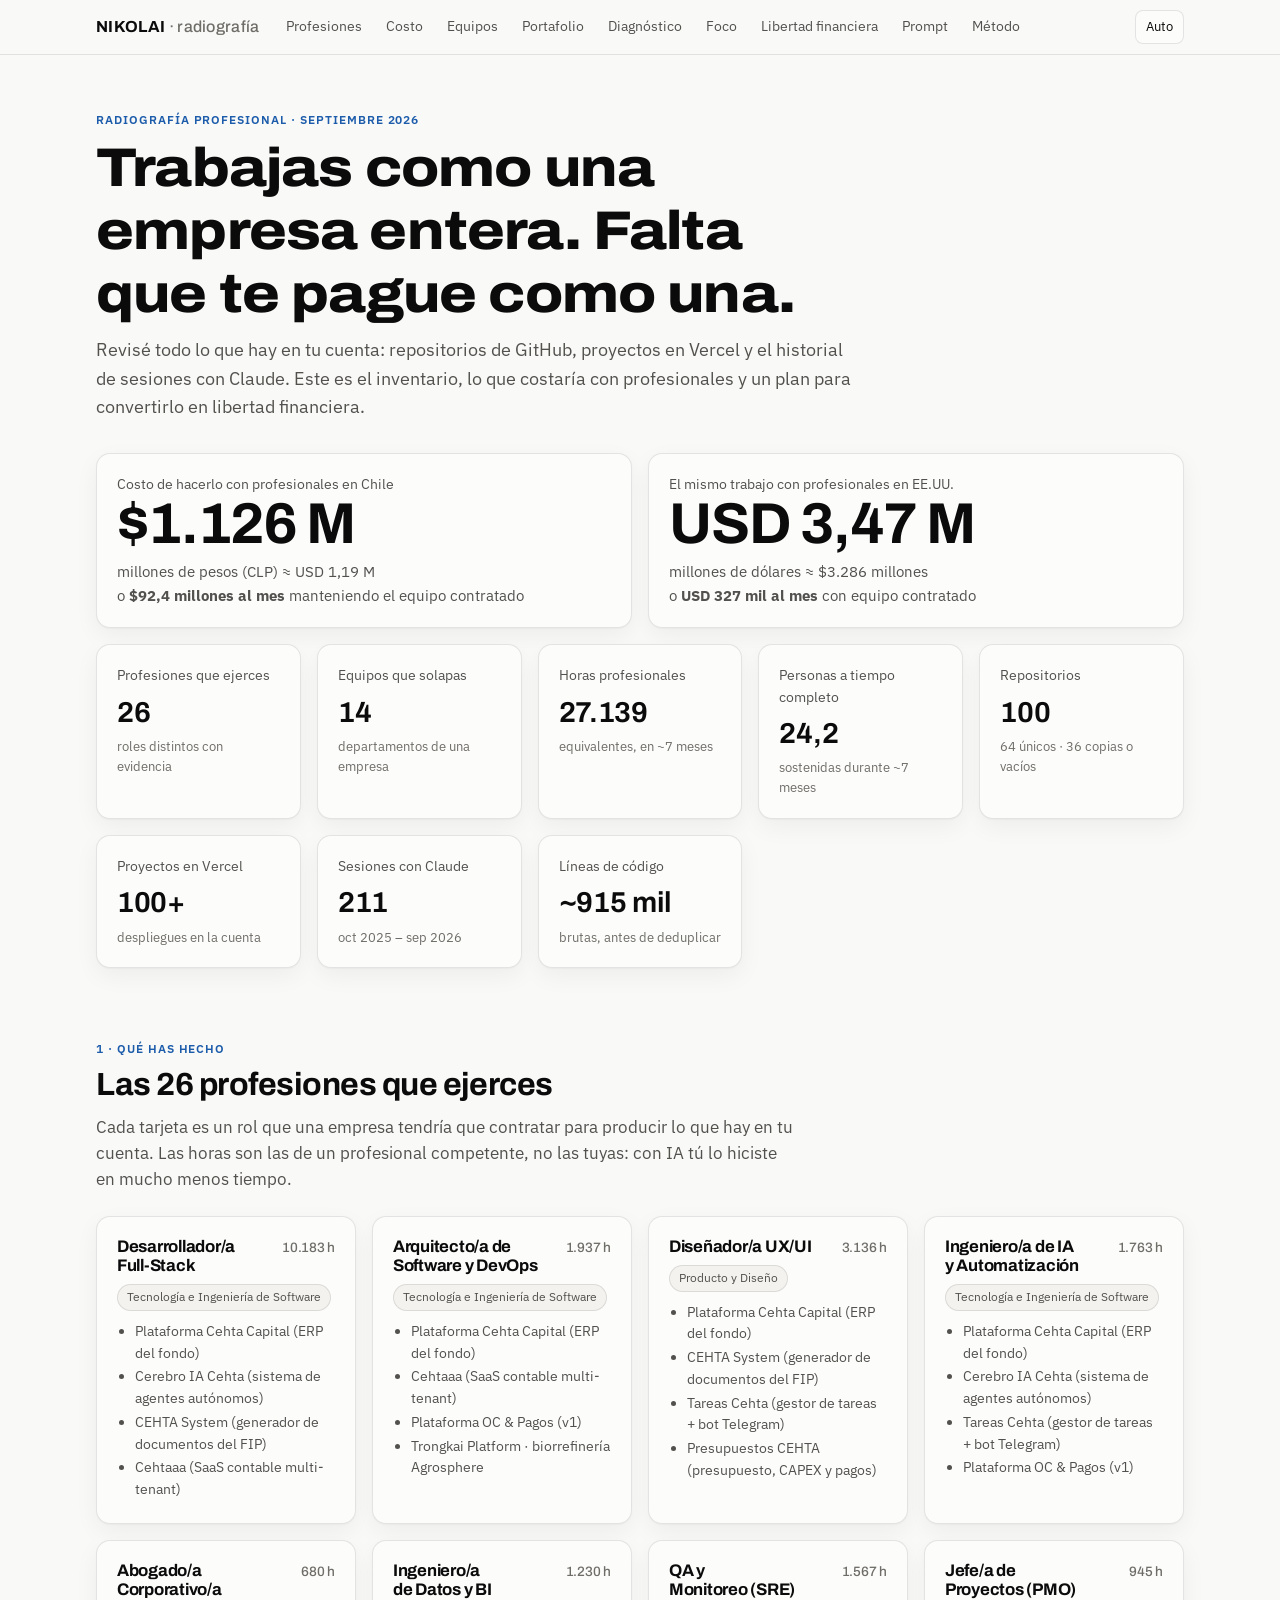
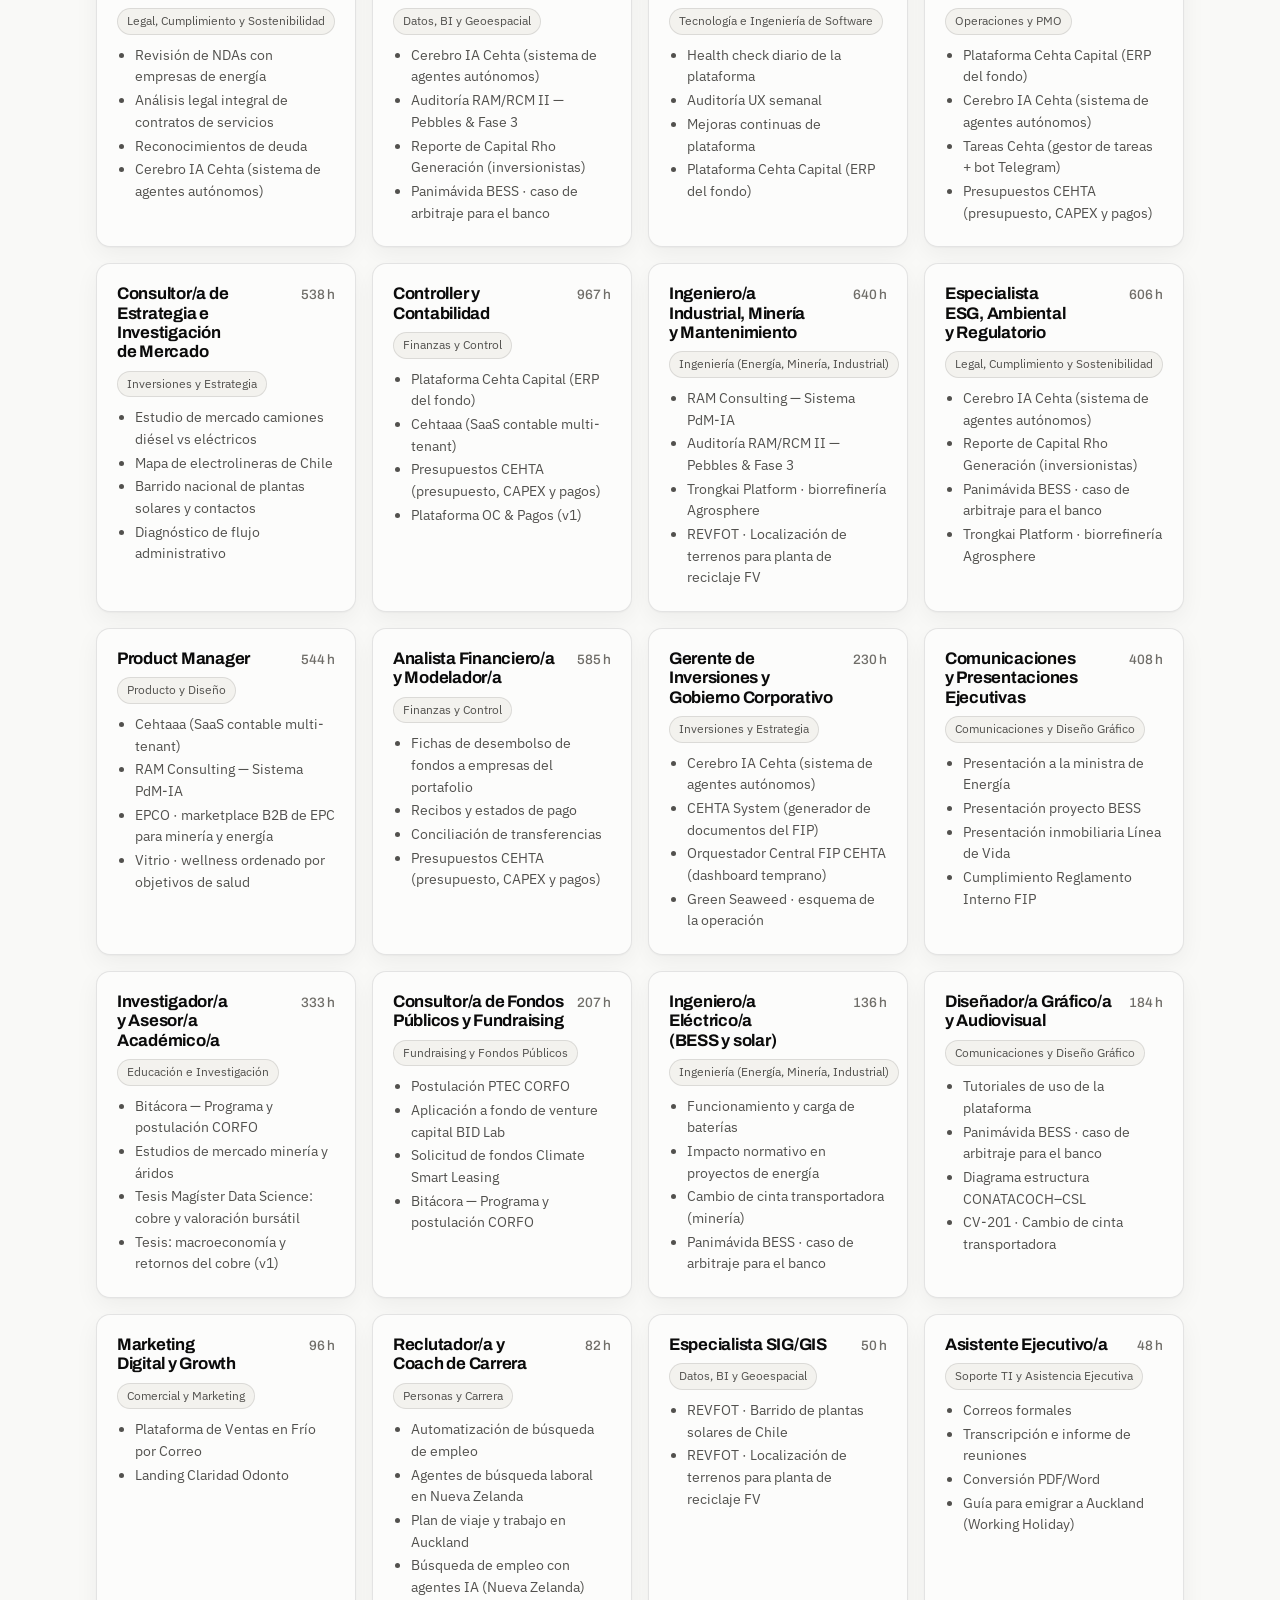
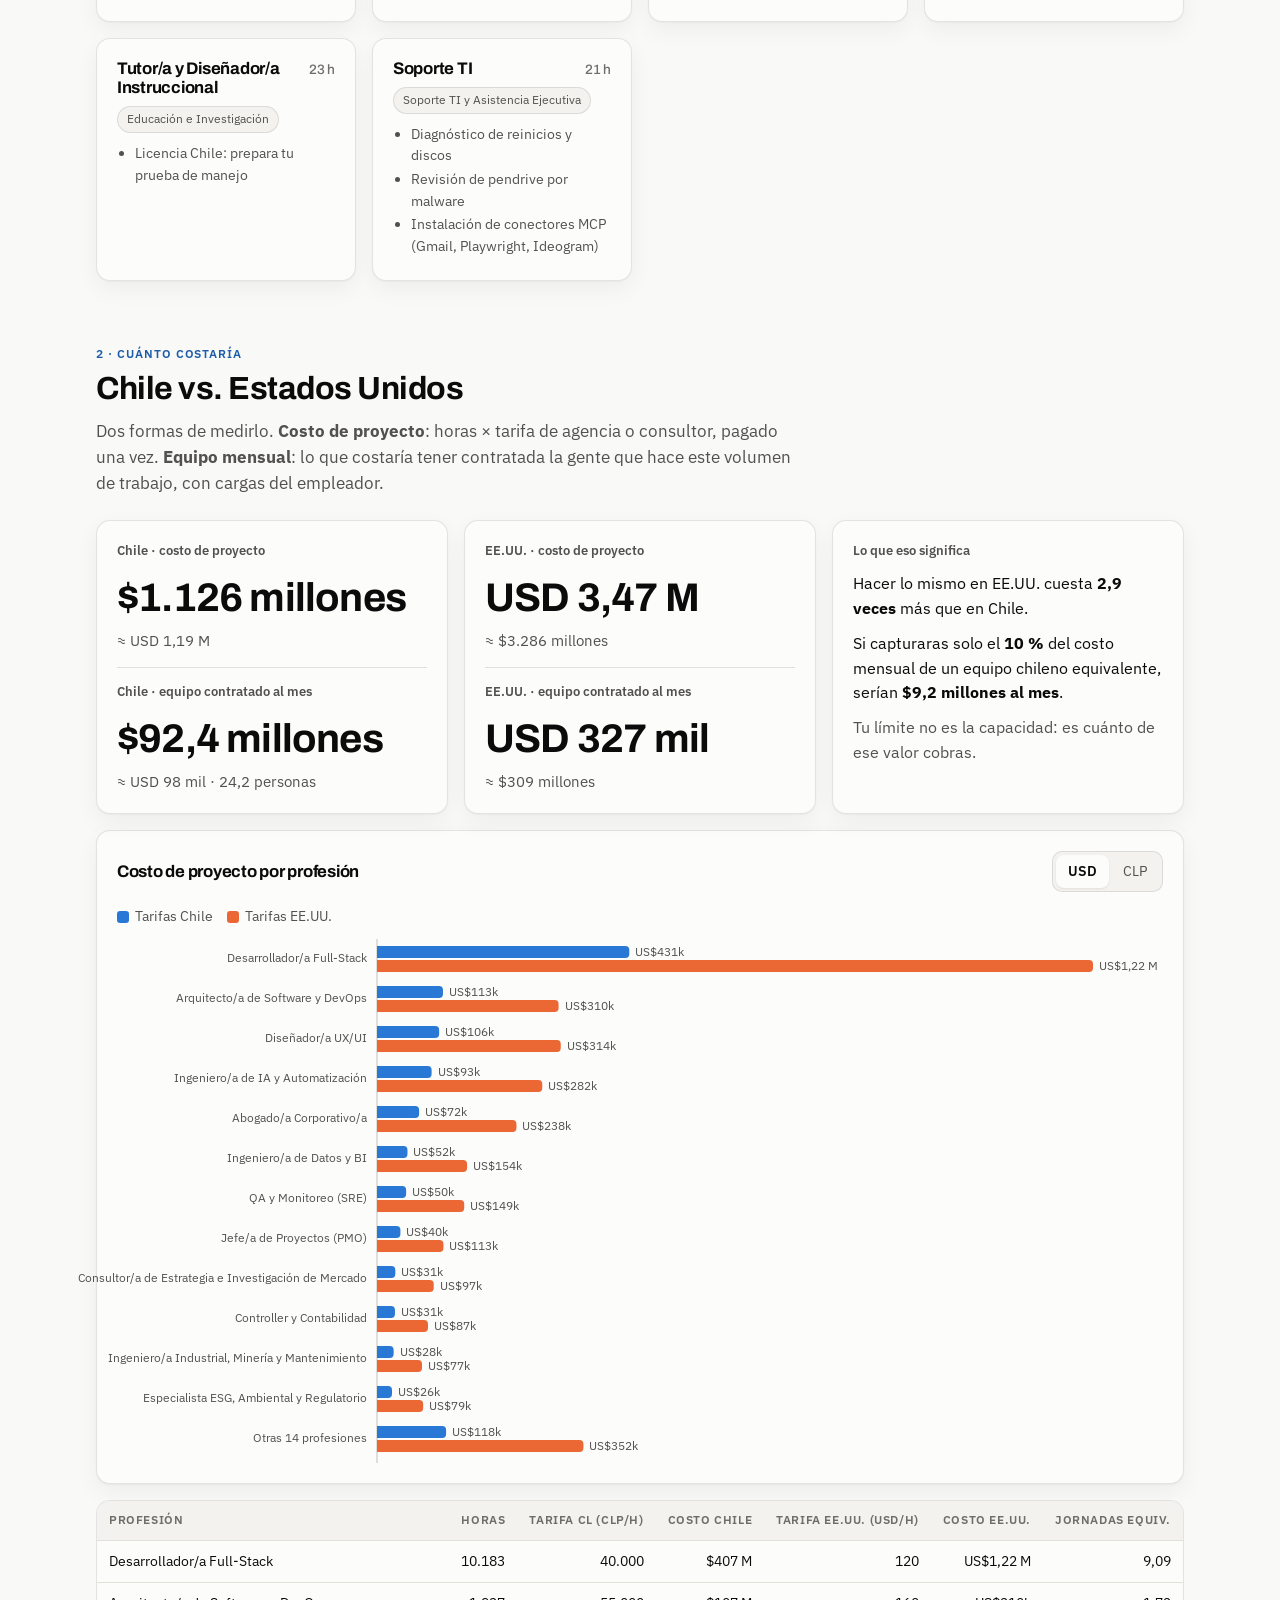
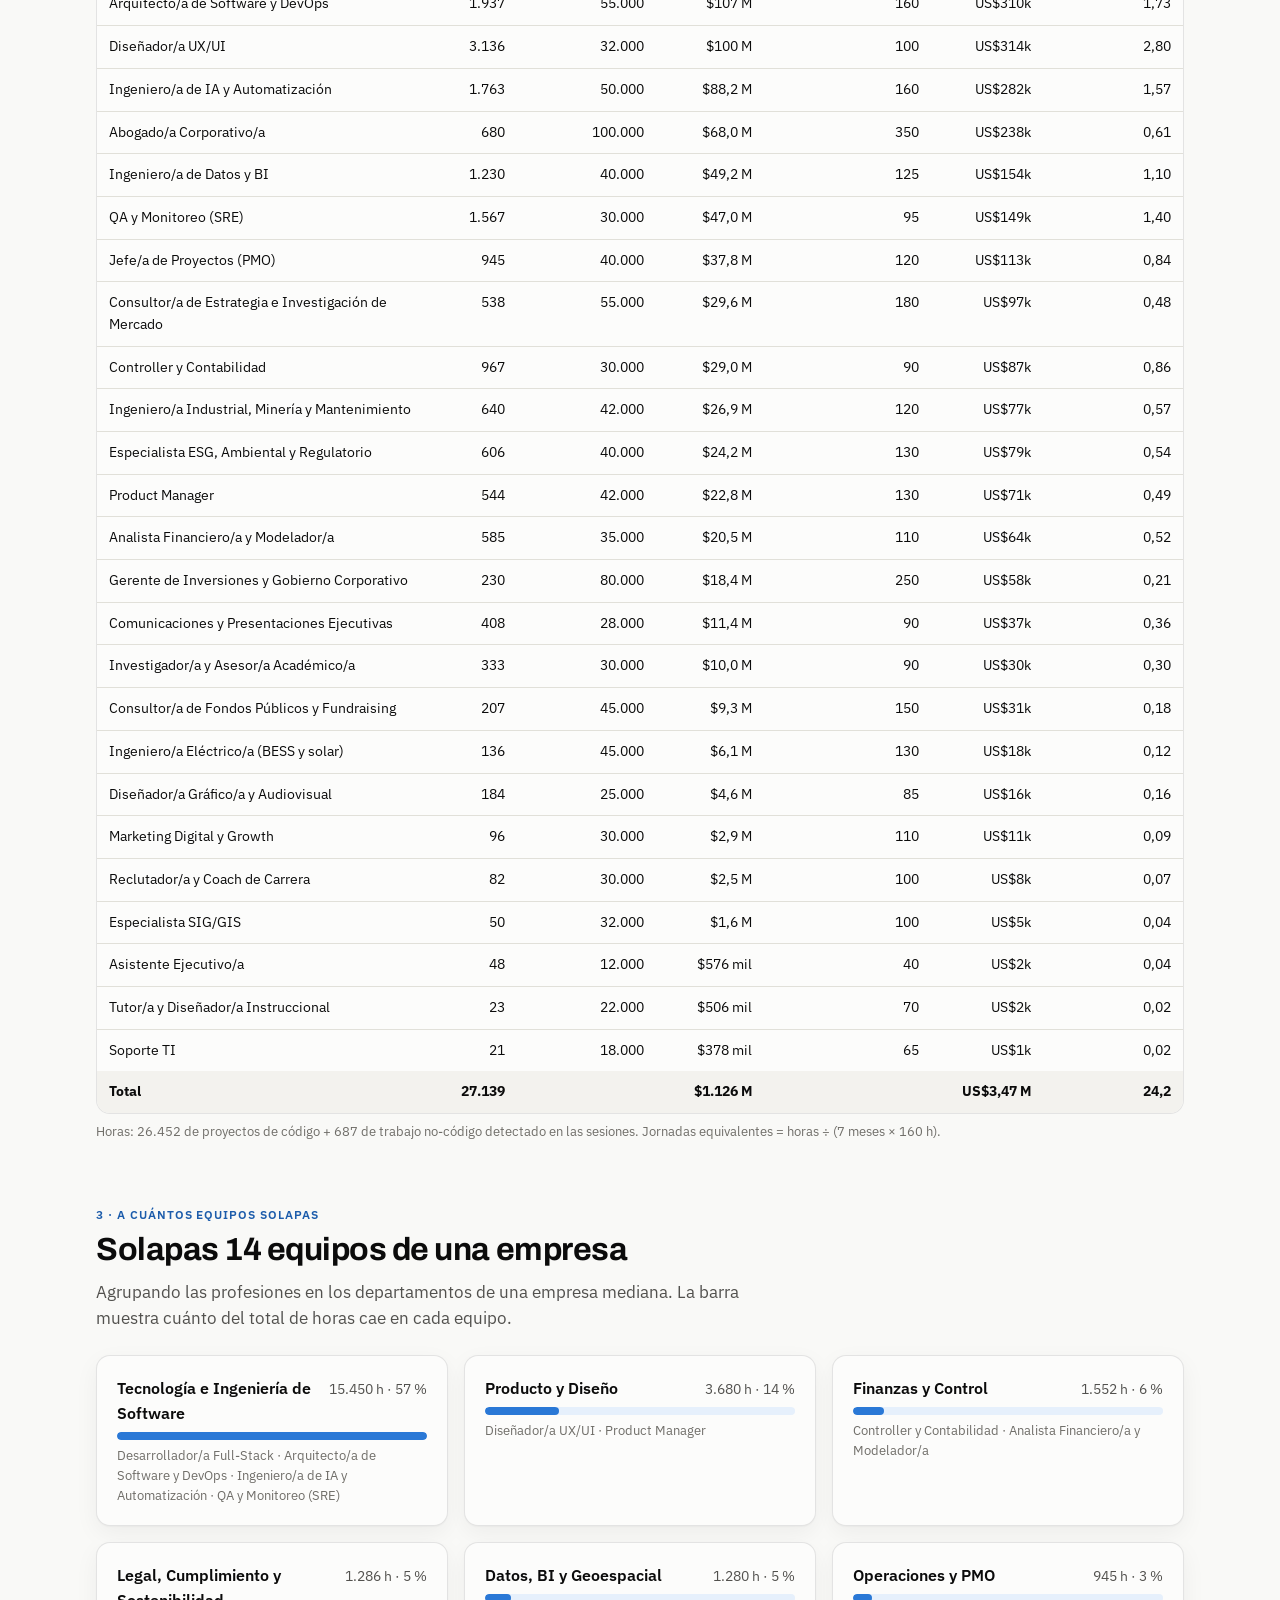
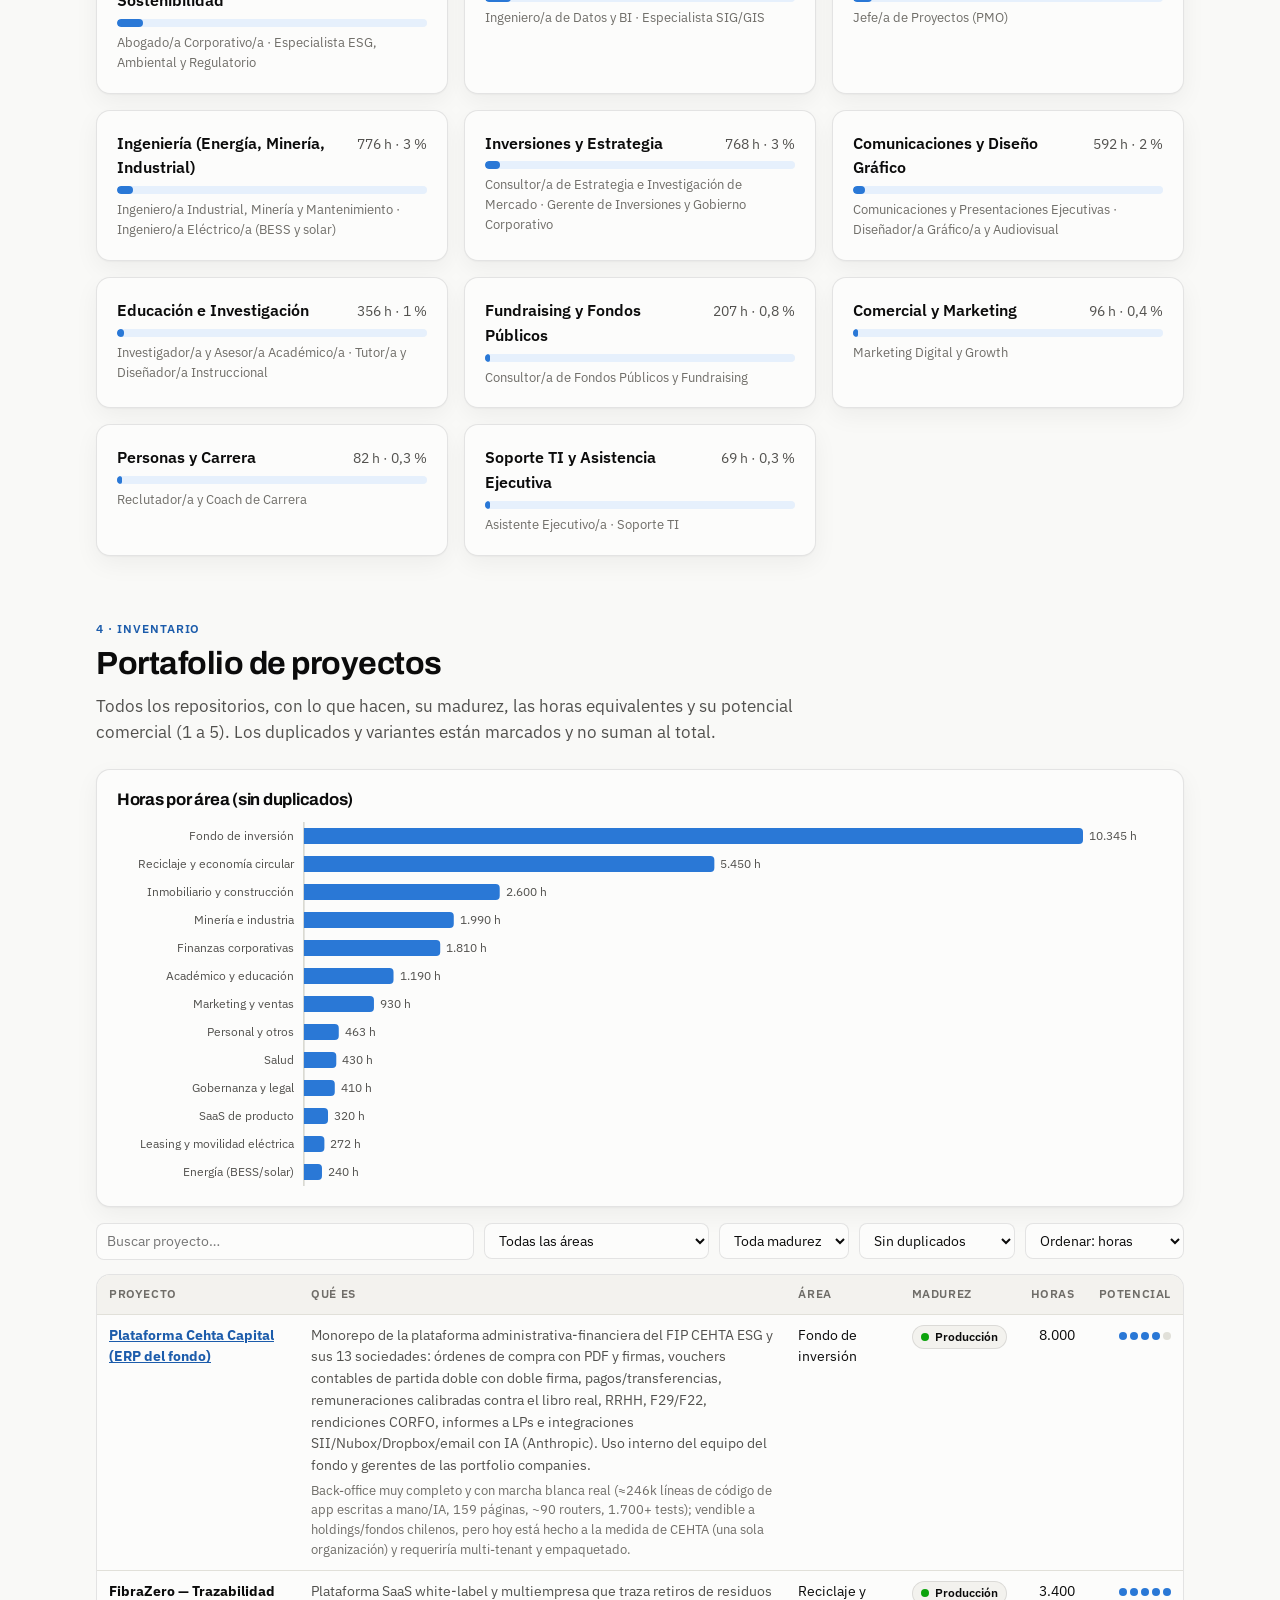
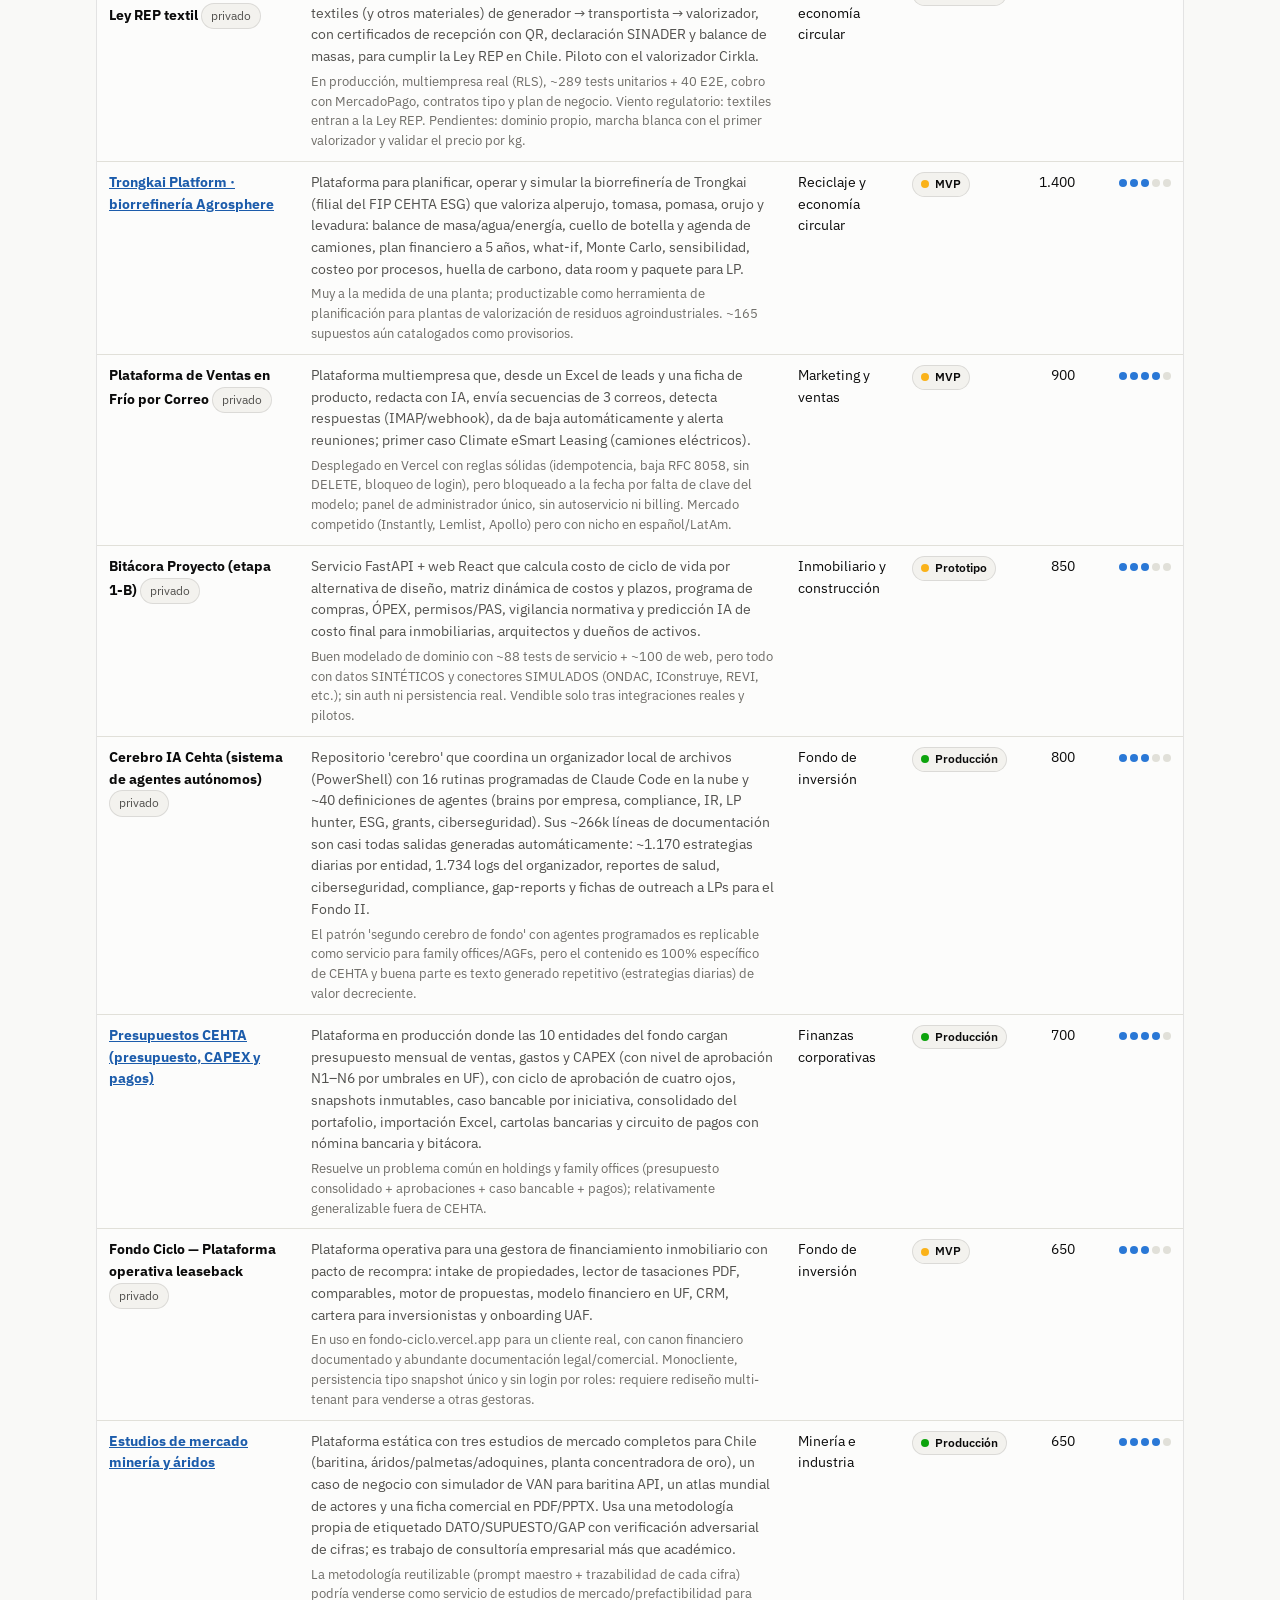
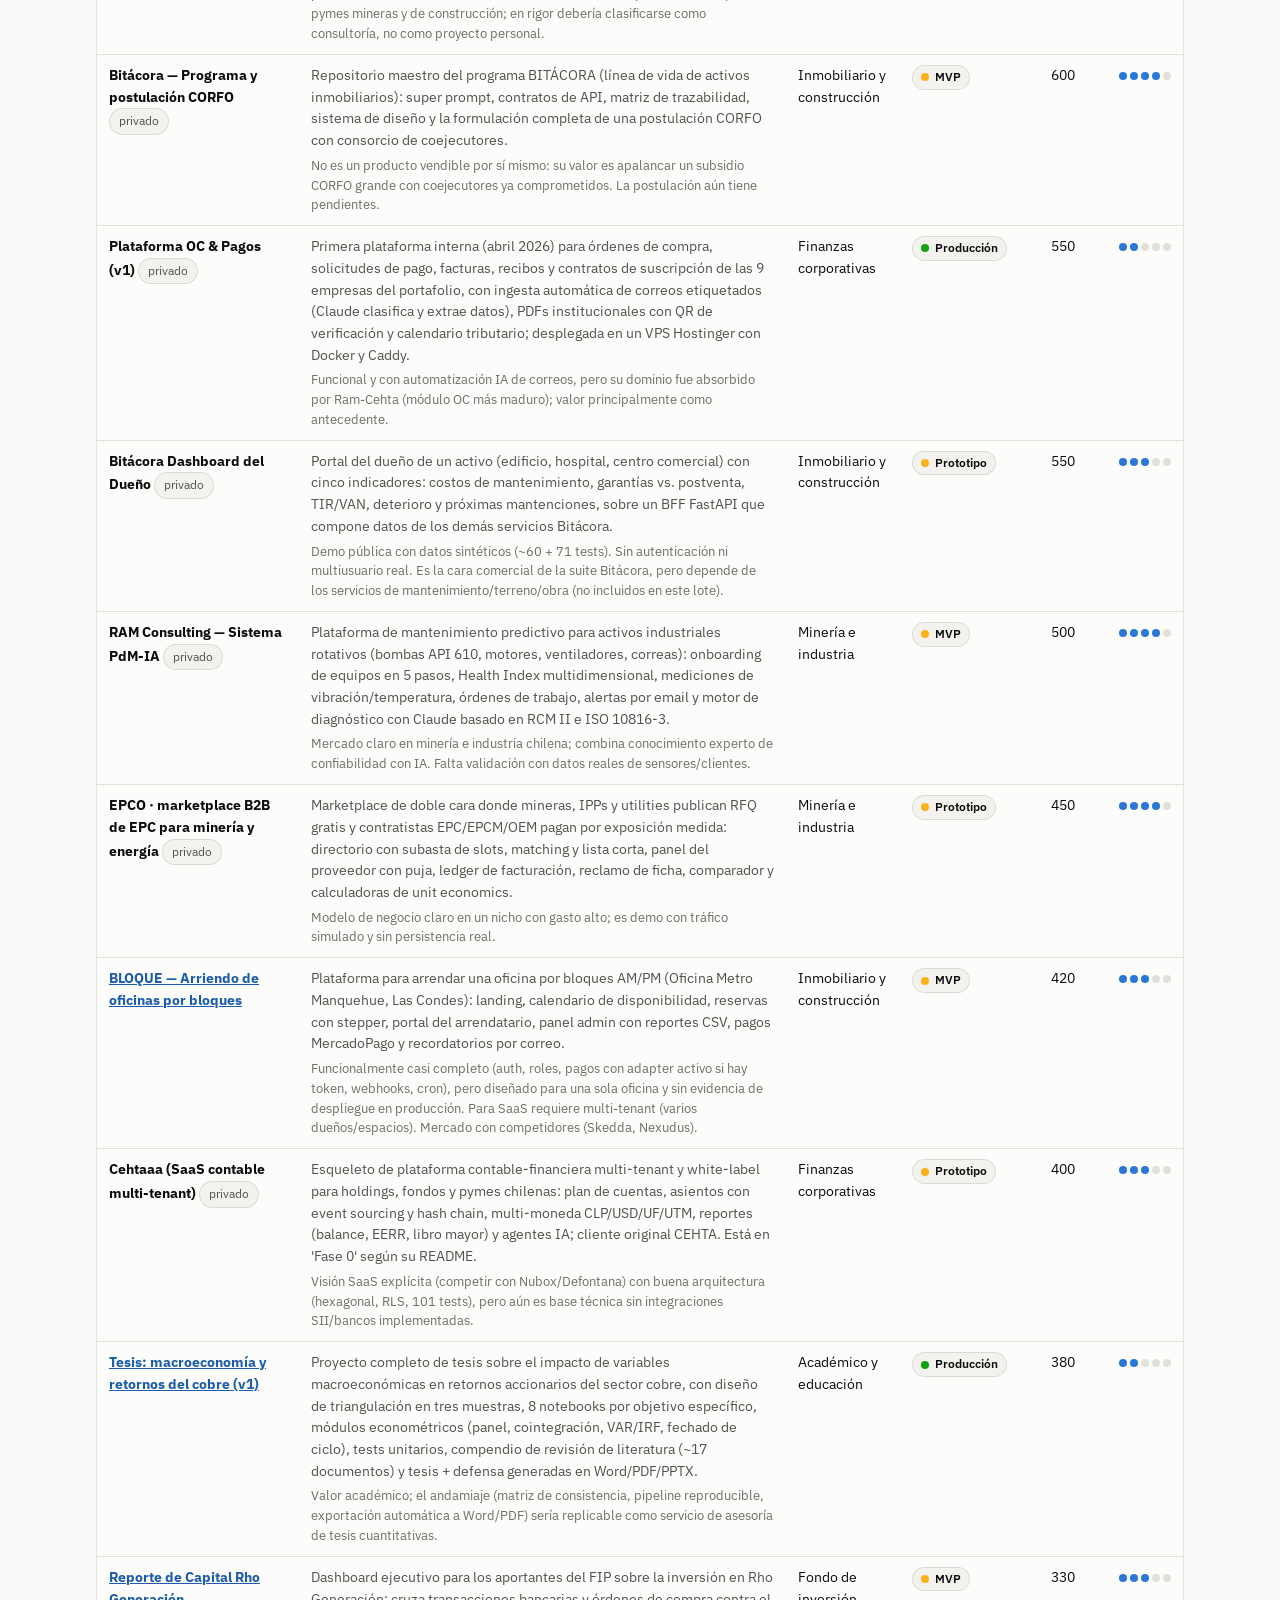
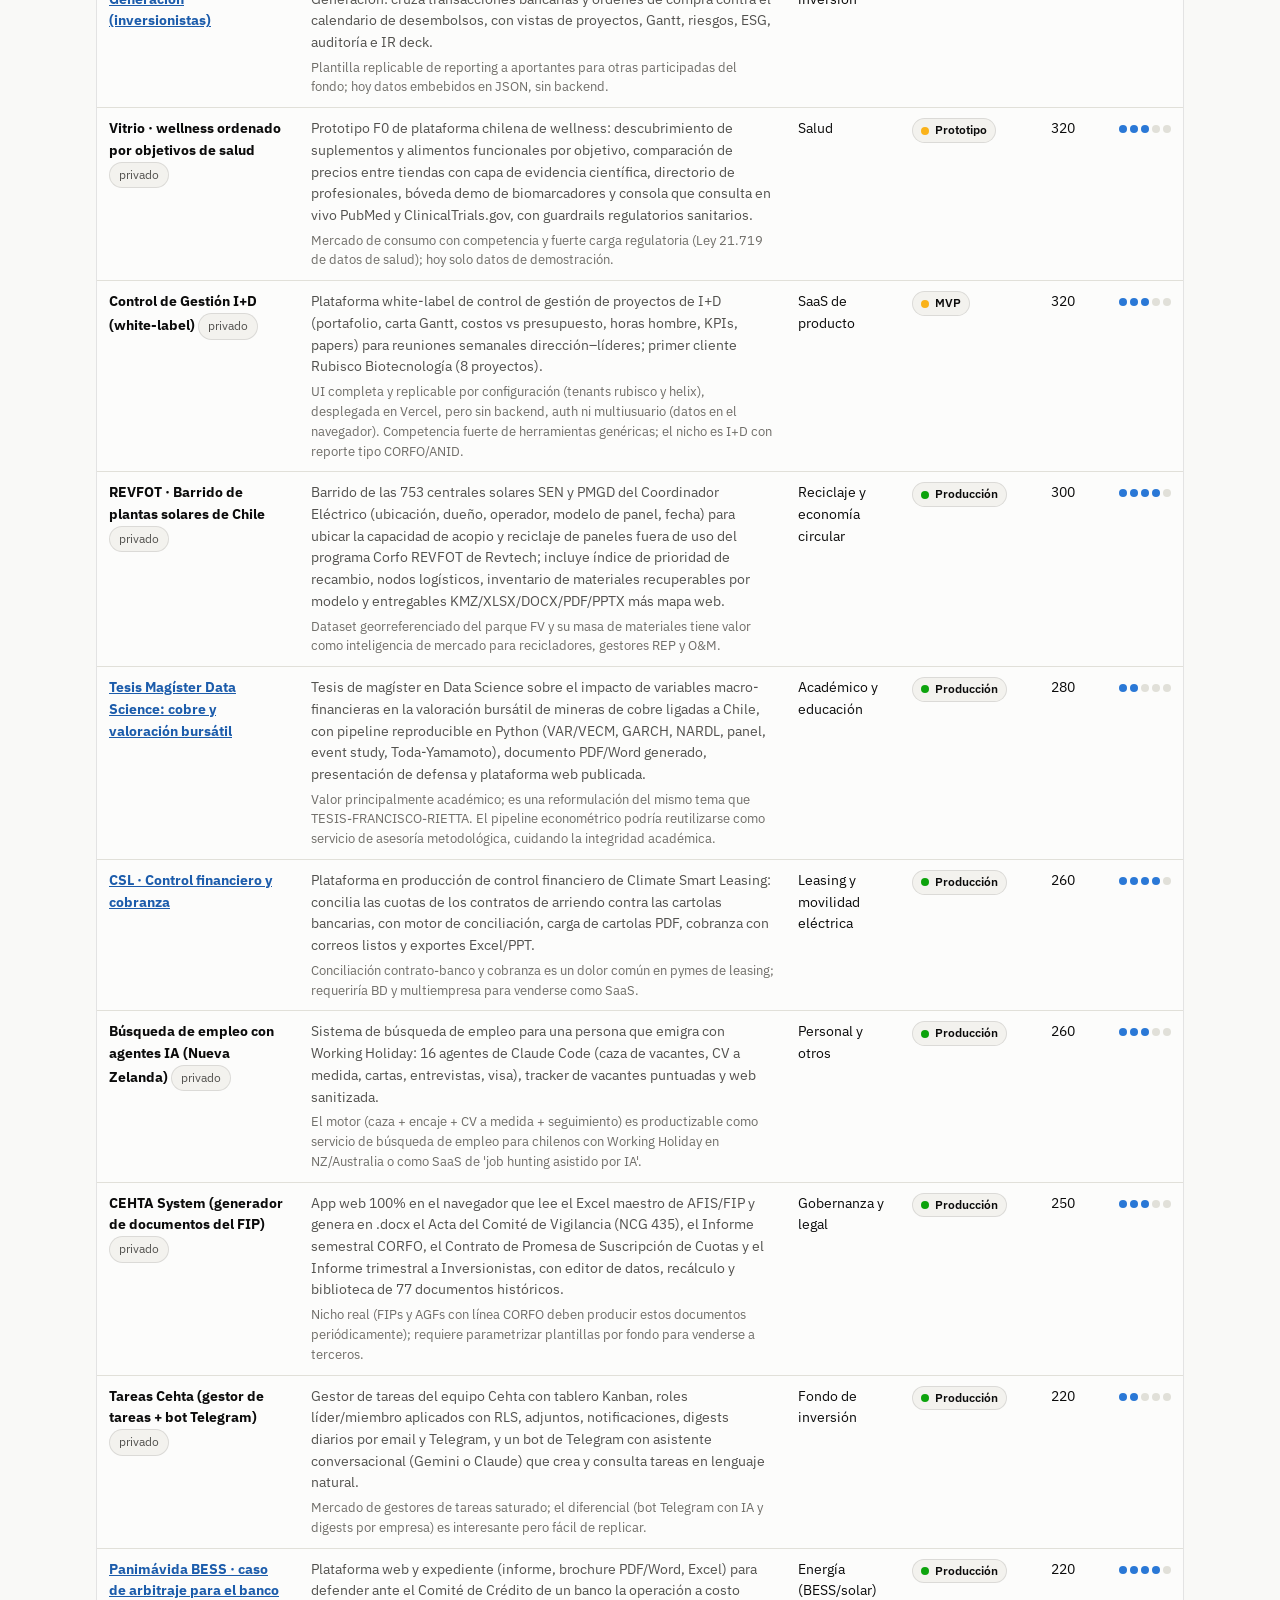
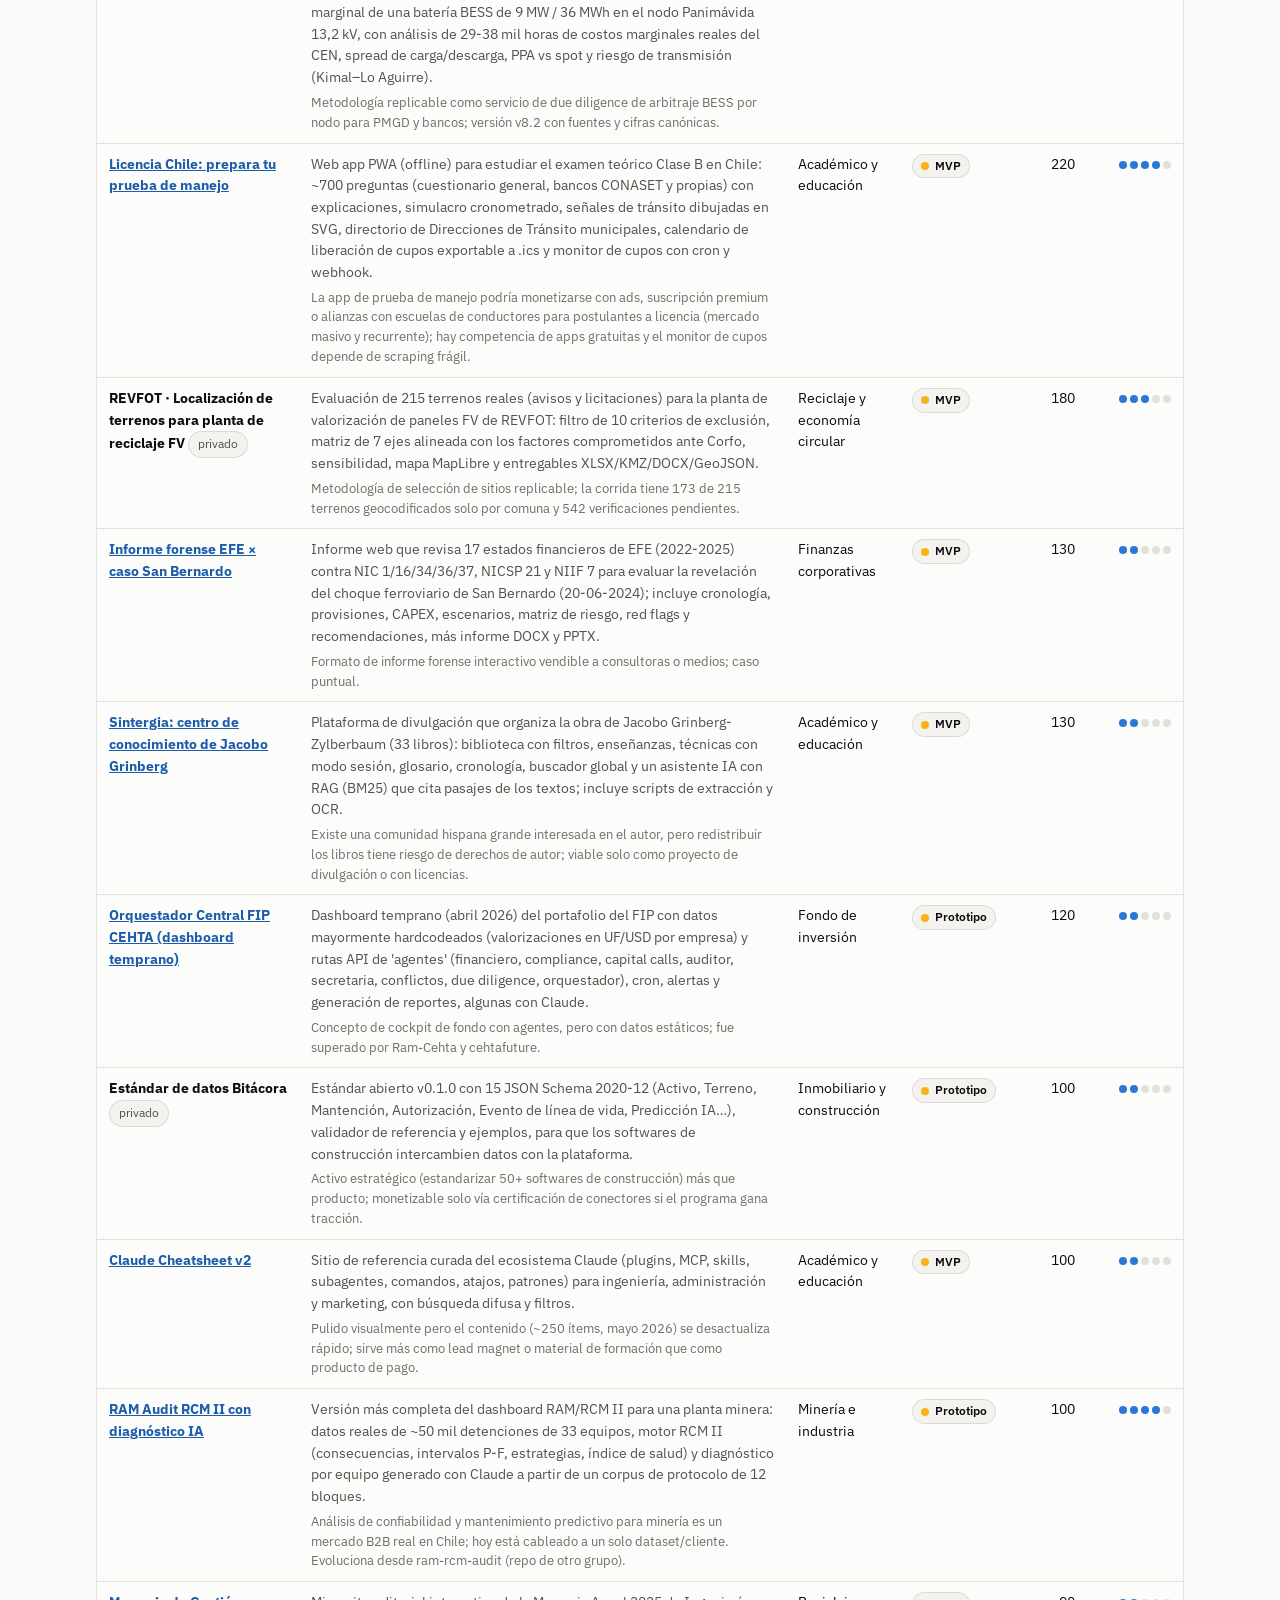
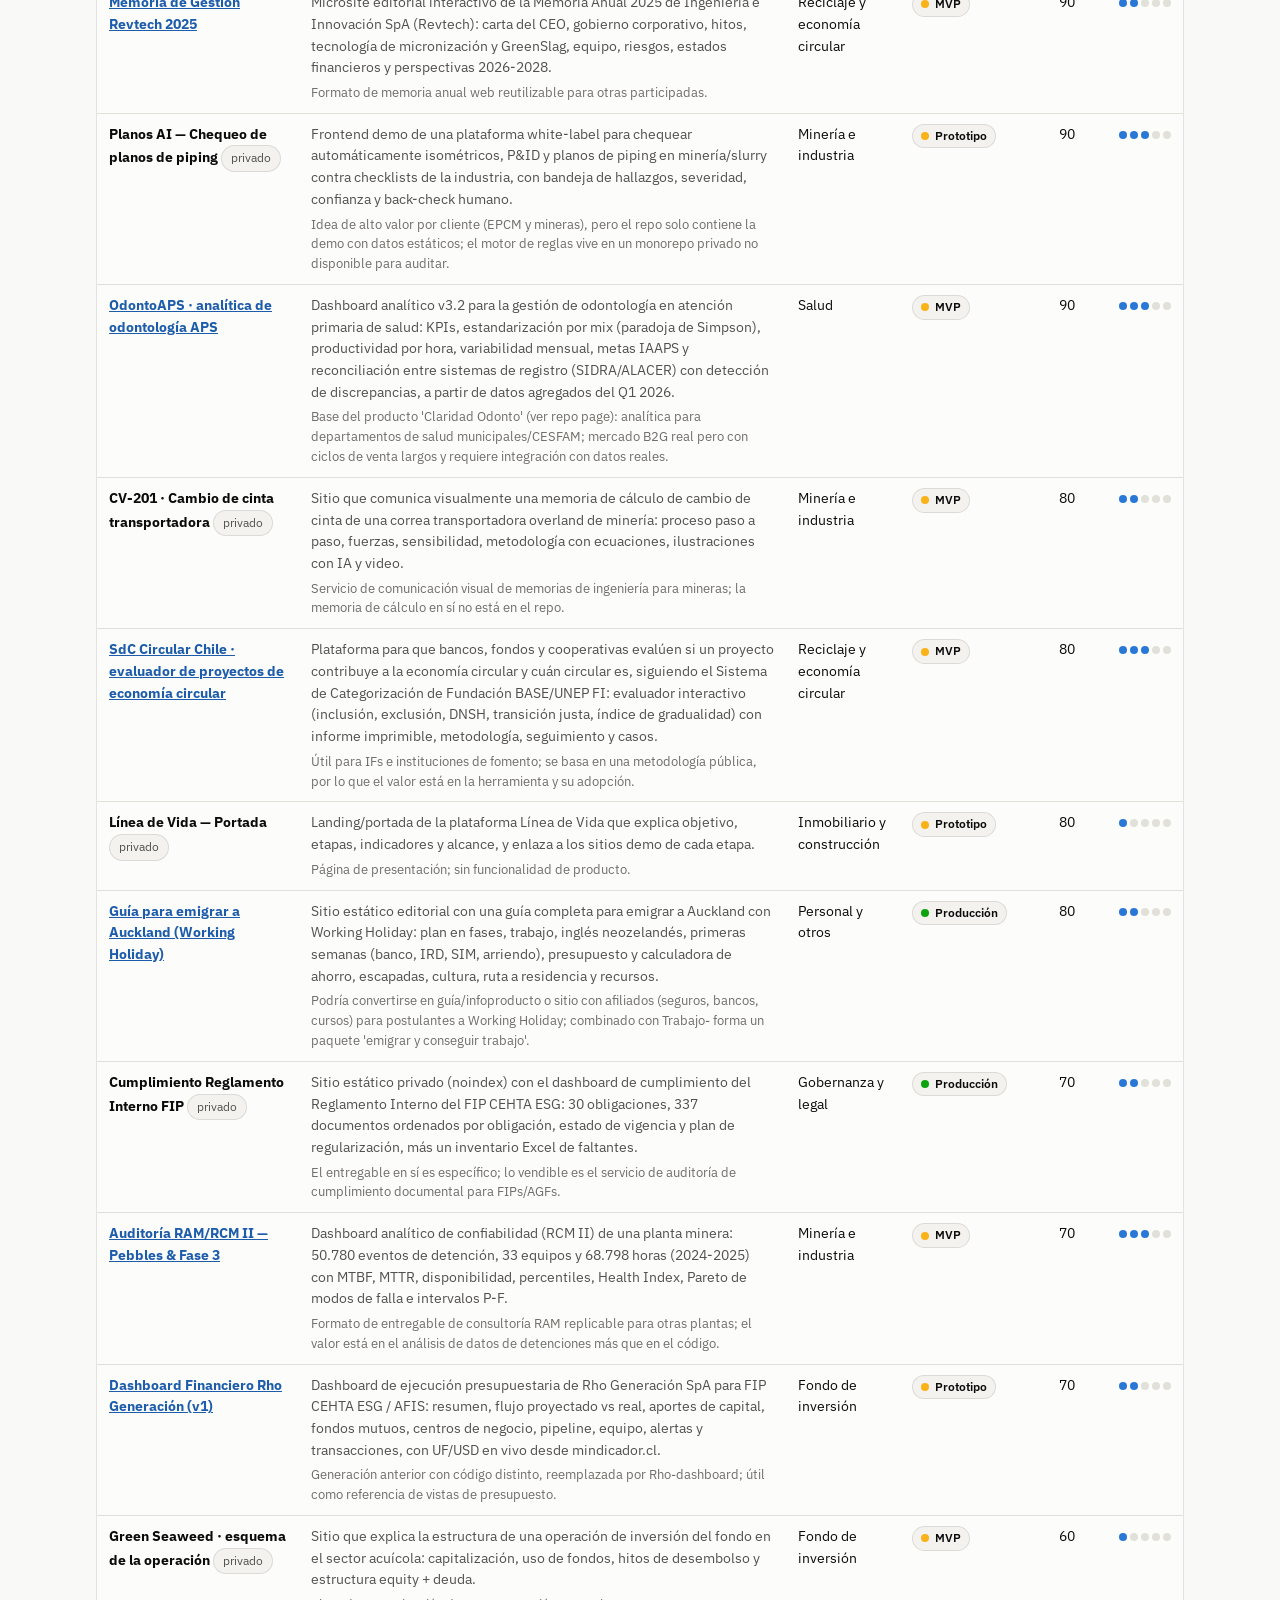
==== commit 3ccadcdf: "Tipografías, header con safe-area y ajustes de diseño - Archivo (títulos y cifras) + IBM Plex Sans/M" ====
--- a/public/index.html
+++ b/public/index.html
@@ -7,6 +7,9 @@
   <title>Radiografía NIKOLAI</title>
   <meta name="description" content="Qué has construido, cuánto costaría con profesionales en Chile y EE.UU., cuántos equipos reemplazas y dónde enfocarte para lograr la libertad financiera.">
   <link rel="icon" href="data:image/svg+xml,<svg xmlns='http://www.w3.org/2000/svg' viewBox='0 0 32 32'><rect width='32' height='32' rx='8' fill='%232a78d6'/><text x='16' y='22' font-family='system-ui' font-size='16' font-weight='700' text-anchor='middle' fill='white'>N</text></svg>">
+  <link rel="preconnect" href="https://fonts.googleapis.com">
+  <link rel="preconnect" href="https://fonts.gstatic.com" crossorigin>
+  <link rel="stylesheet" href="https://fonts.googleapis.com/css2?family=Archivo:wdth,wght@100..125,500..800&family=IBM+Plex+Mono:wght@400;500&family=IBM+Plex+Sans:wght@400;500;600&display=swap">
   <link rel="stylesheet" href="styles.css">
 </head>
 <body>
--- a/public/styles.css
+++ b/public/styles.css
@@ -21,8 +21,9 @@
   --shadow: 0 1px 2px rgba(11, 11, 11, 0.04), 0 8px 24px rgba(11, 11, 11, 0.05);
   --radius: 14px;
   --maxw: 1120px;
-  --sans: system-ui, -apple-system, "Segoe UI", Roboto, sans-serif;
-  --mono: ui-monospace, "SF Mono", Menlo, Consolas, monospace;
+  --display: "Archivo", system-ui, -apple-system, "Segoe UI", sans-serif;
+  --sans: "IBM Plex Sans", system-ui, -apple-system, "Segoe UI", Roboto, sans-serif;
+  --mono: "IBM Plex Mono", ui-monospace, "SF Mono", Menlo, Consolas, monospace;
 }
 @media (prefers-color-scheme: dark) {
   :root:not([data-theme="light"]) {
@@ -77,7 +78,10 @@
   -webkit-font-smoothing: antialiased;
 }
 a { color: var(--accent-ink); }
-h1, h2, h3 { line-height: 1.2; margin: 0; letter-spacing: -0.01em; }
+h1, h2, h3 { font-family: var(--display); line-height: 1.15; margin: 0; letter-spacing: -0.015em; text-wrap: balance; }
+h1 { font-weight: 800; font-stretch: 112%; }
+h2 { font-weight: 700; }
+.hero-num, .big, .stat-value, .brand { font-family: var(--display); }
 h2 { font-size: clamp(1.5rem, 2.6vw, 2rem); }
 h3 { font-size: 1.05rem; }
 p { margin: 0; }
@@ -85,7 +89,7 @@
 
 /* Barra superior */
 .topbar {
-  position: sticky; top: 0; z-index: 20;
+  position: sticky; top: env(safe-area-inset-top, 0px); z-index: 20;
   background: color-mix(in srgb, var(--page) 88%, transparent);
   backdrop-filter: saturate(1.4) blur(10px);
   border-bottom: 1px solid var(--border);
@@ -214,6 +218,7 @@
 .team { display: flex; flex-direction: column; gap: 6px; }
 .team-top { display: flex; justify-content: space-between; align-items: baseline; gap: 10px; }
 .team-name { font-weight: 600; }
+.team-top .num { white-space: nowrap; }
 .meter { height: 8px; background: var(--accent-wash); border-radius: 999px; overflow: hidden; }
 .meter > div { height: 100%; background: var(--accent); border-radius: 999px; }
 .team-roles { font-size: 0.8rem; color: var(--muted); }
@@ -276,6 +281,8 @@
   padding: 8px 14px; border-radius: 10px; cursor: pointer; text-decoration: none;
 }
 .btn.ghost { background: var(--surface); color: var(--ink); }
+.btn:focus-visible, .seg button:focus-visible, .theme-btn:focus-visible, .nav a:focus-visible, select:focus-visible, input:focus-visible { outline: 2px solid var(--accent); outline-offset: 2px; }
+@media (prefers-reduced-motion: reduce) { html { scroll-behavior: auto; } .tooltip { transition: none; } }
 
 footer { max-width: var(--maxw); margin: 0 auto; padding: 24px 16px 48px; color: var(--muted); font-size: 0.8rem; border-top: 1px solid var(--border); }
 .sr-only { position: absolute; width: 1px; height: 1px; overflow: hidden; clip: rect(0 0 0 0); white-space: nowrap; }
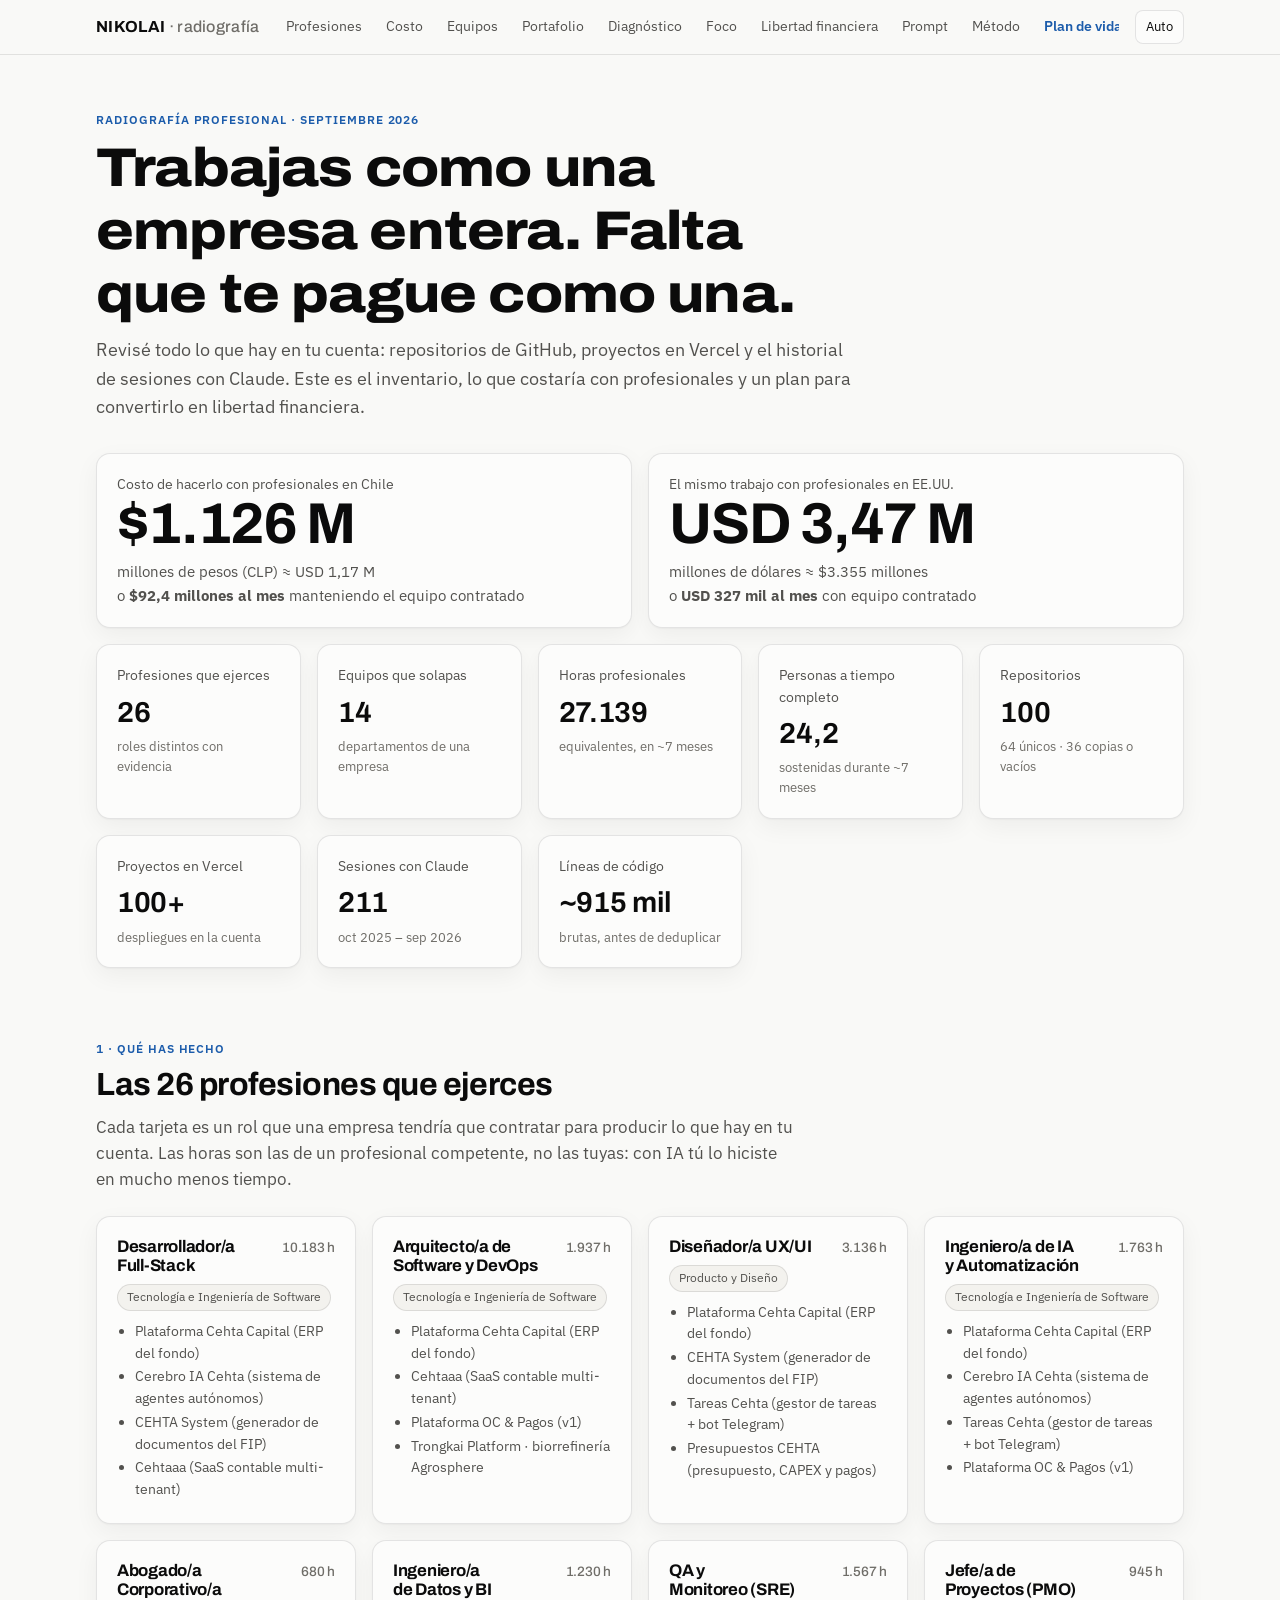
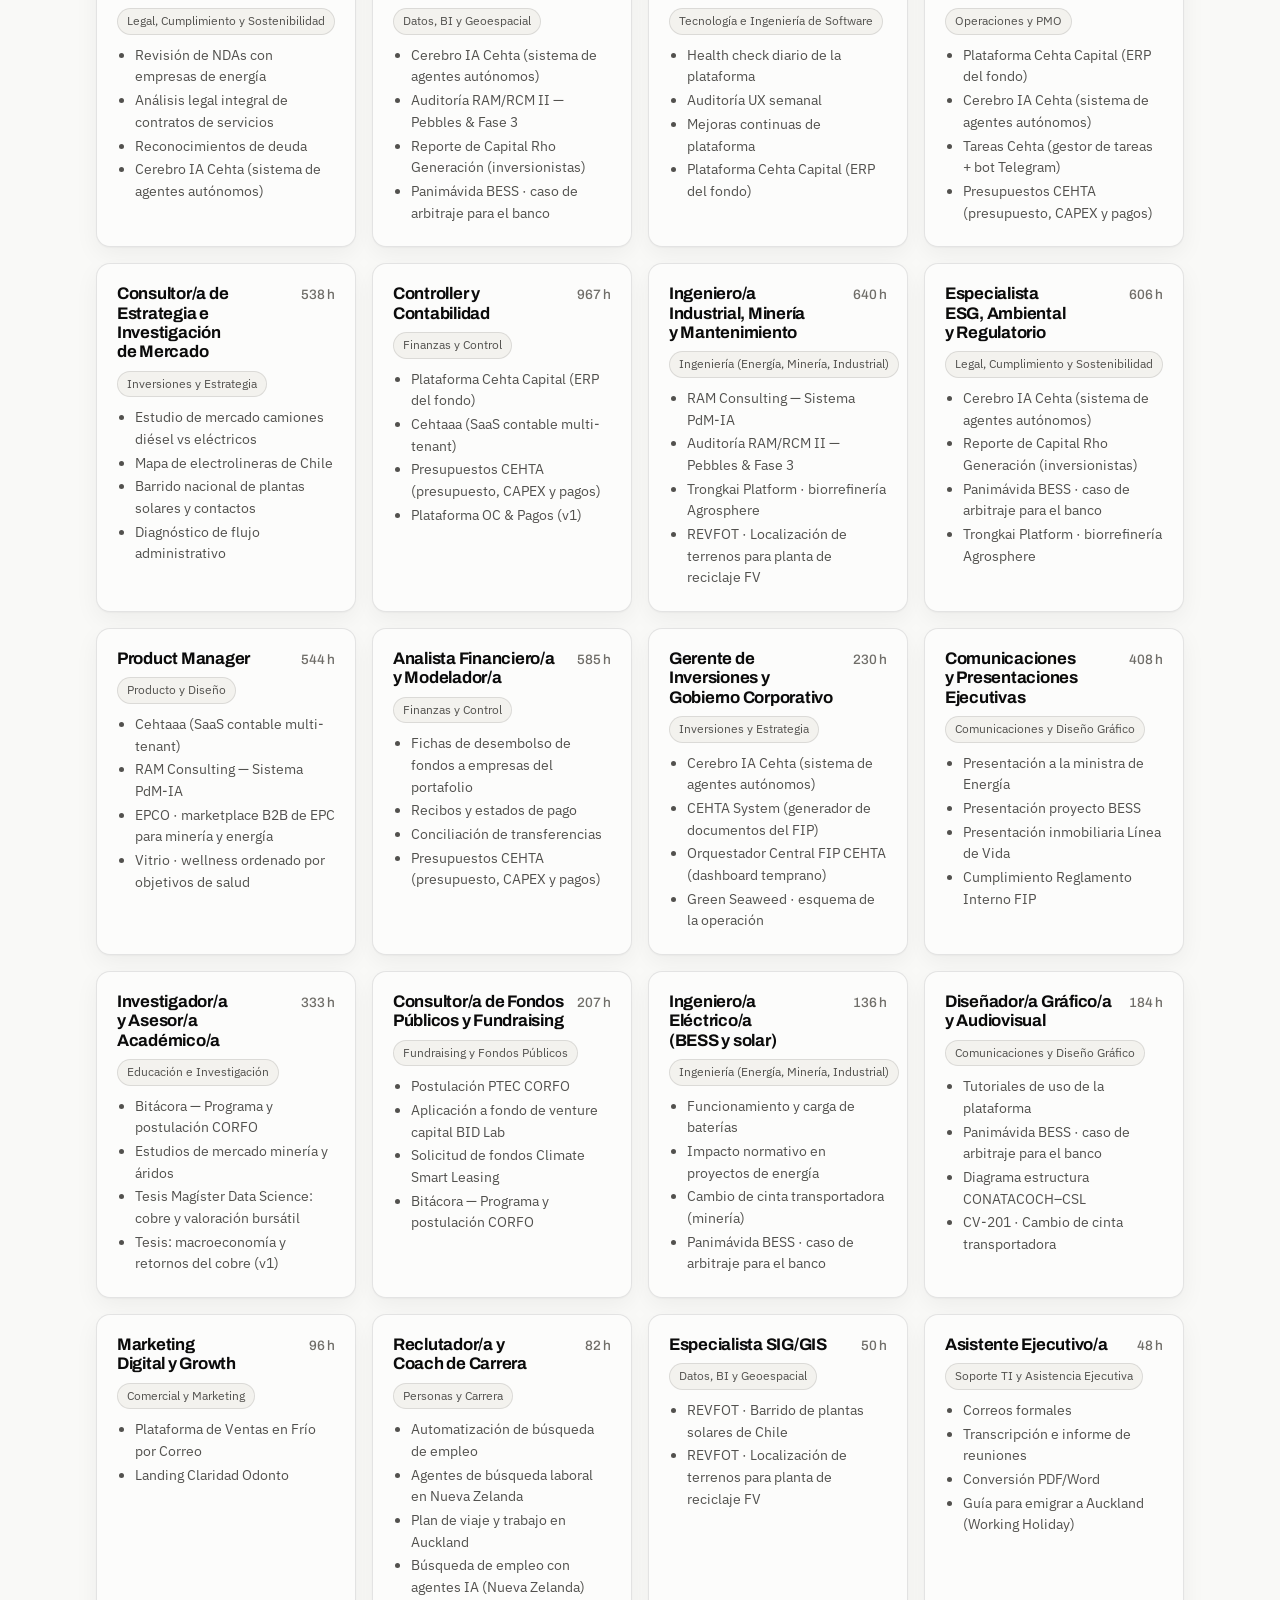
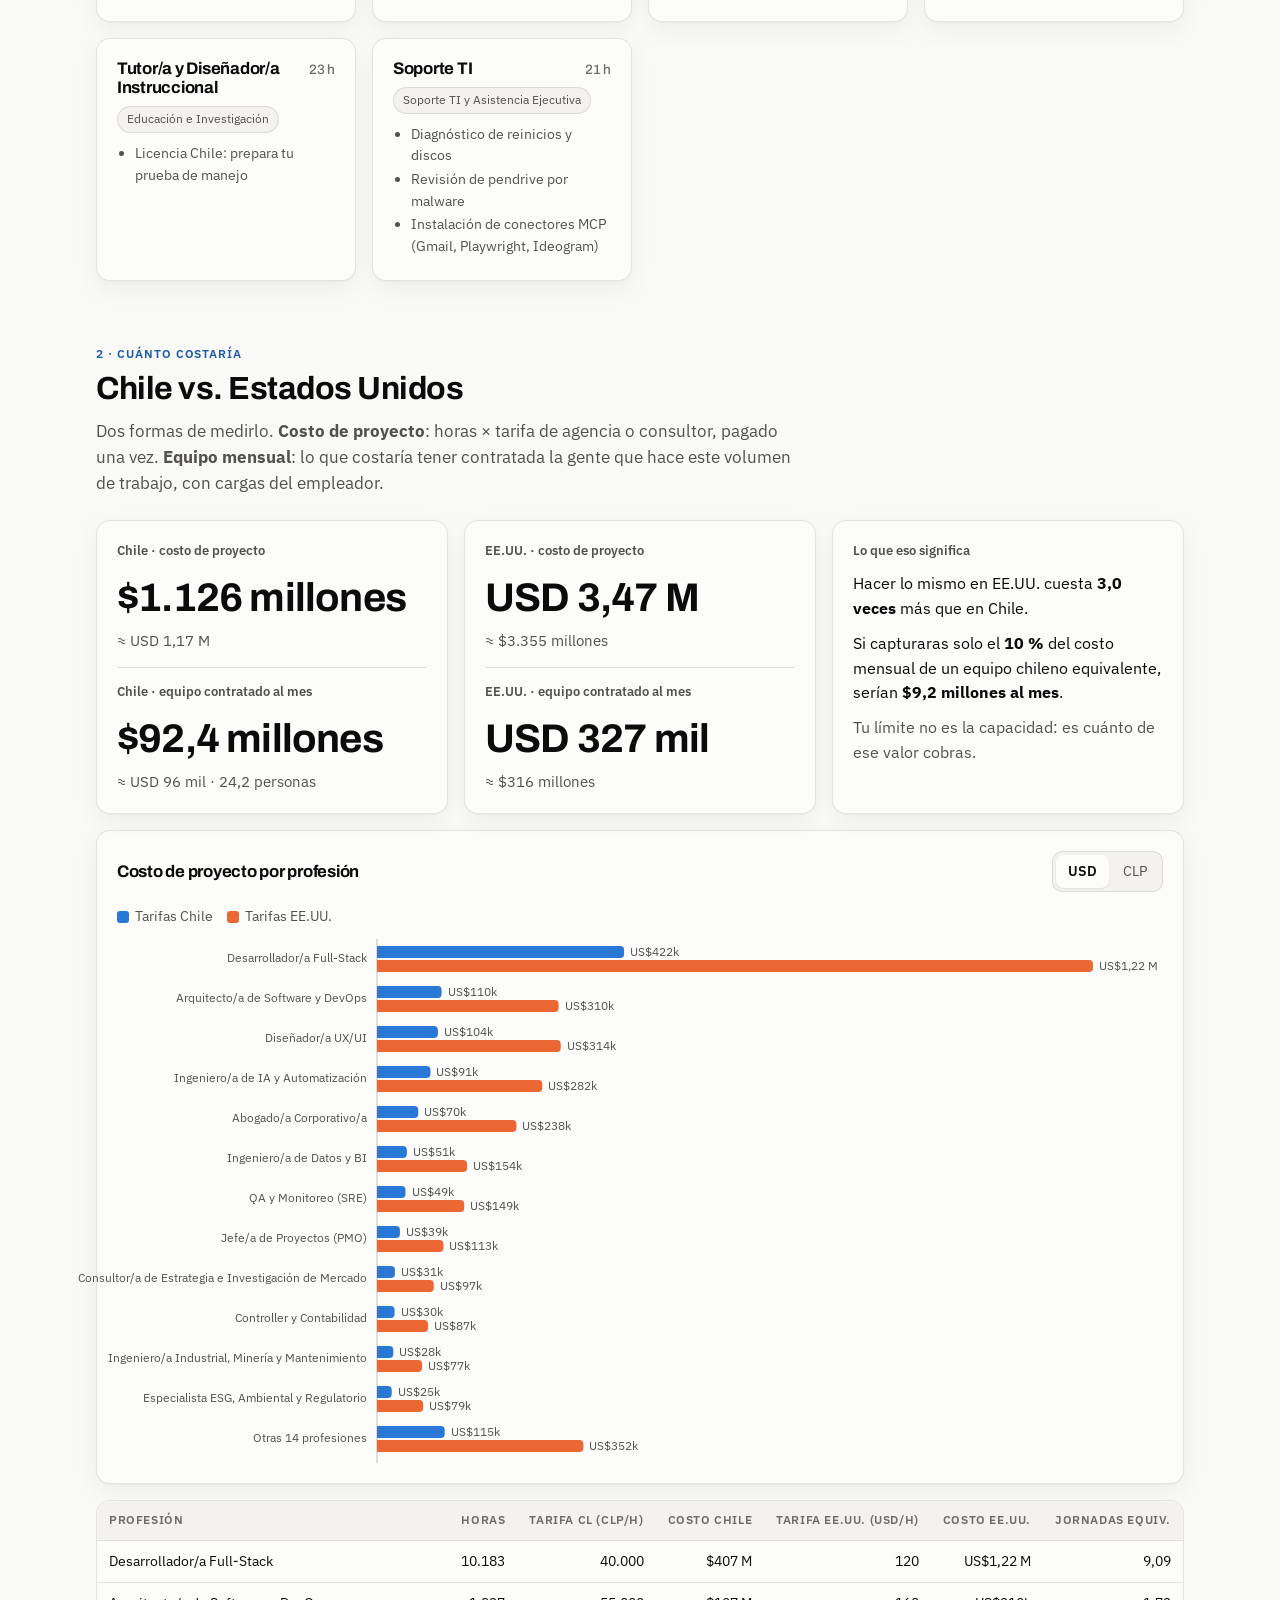
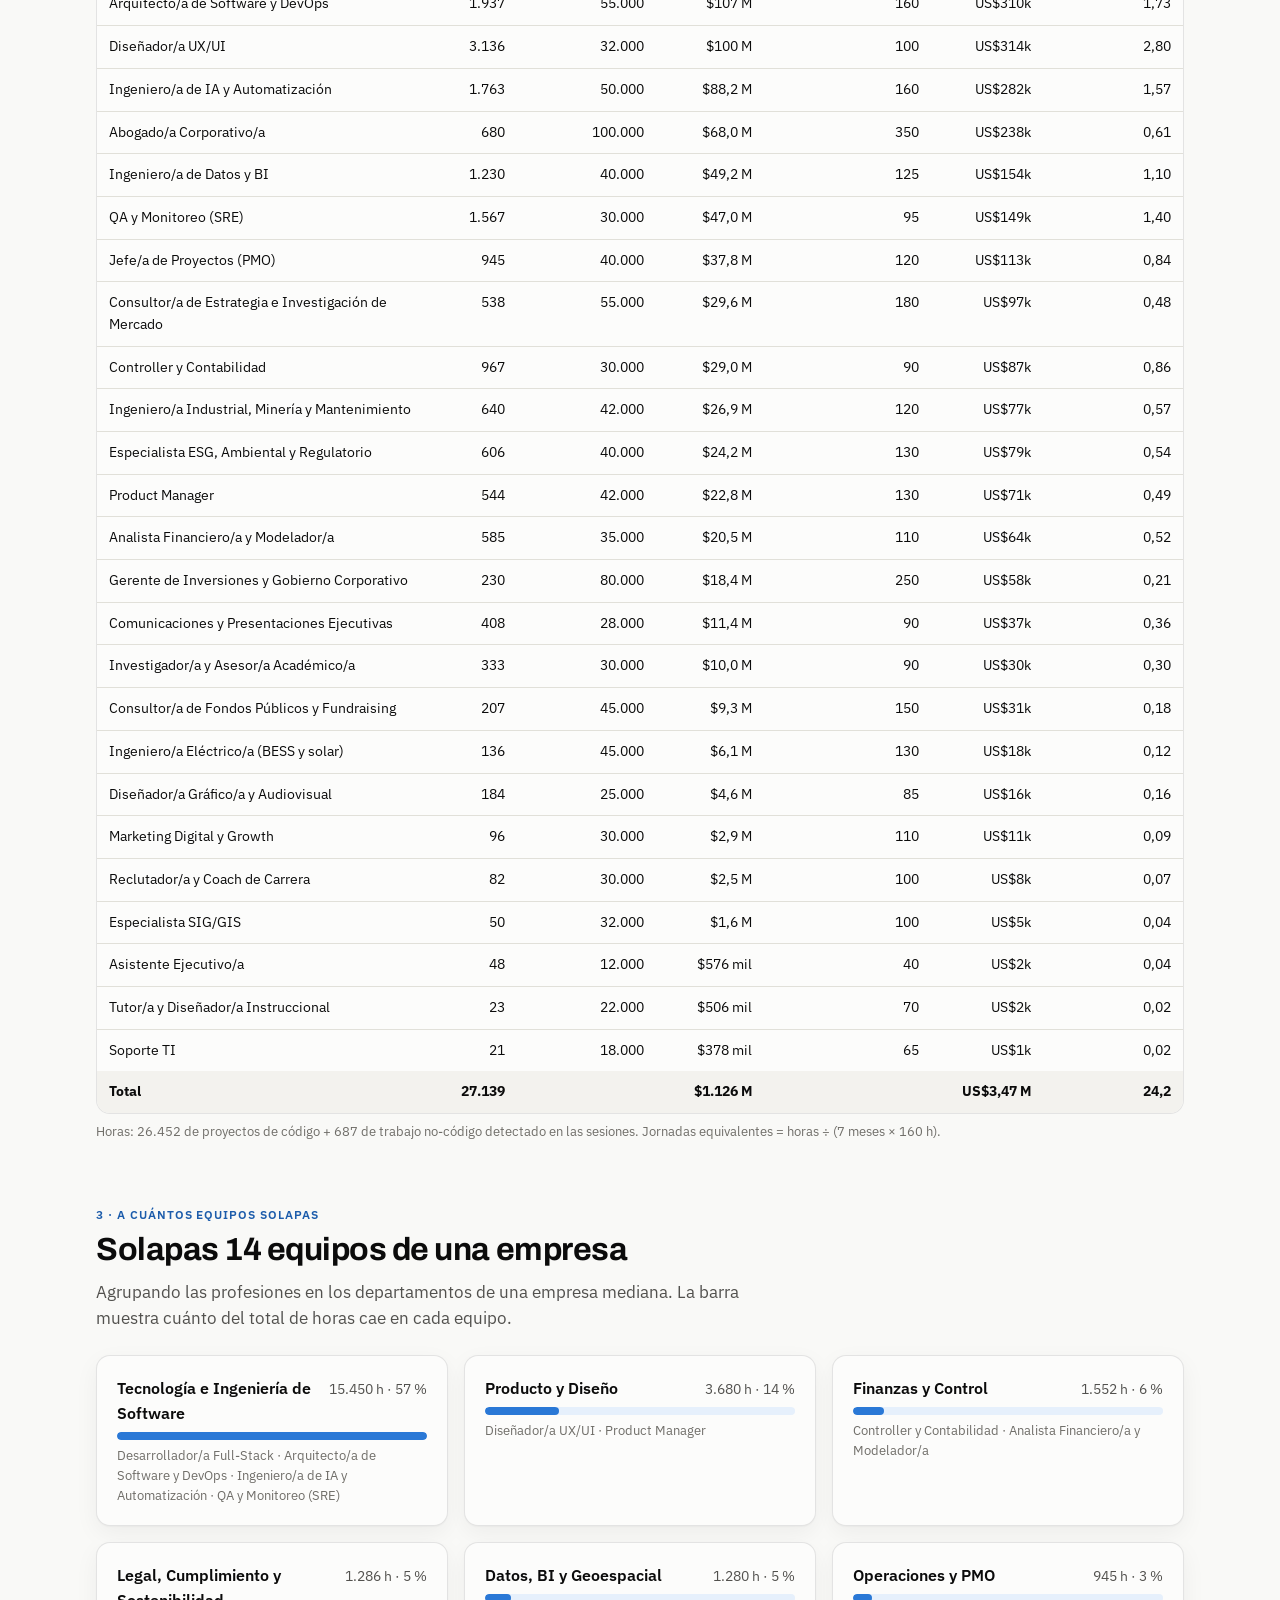
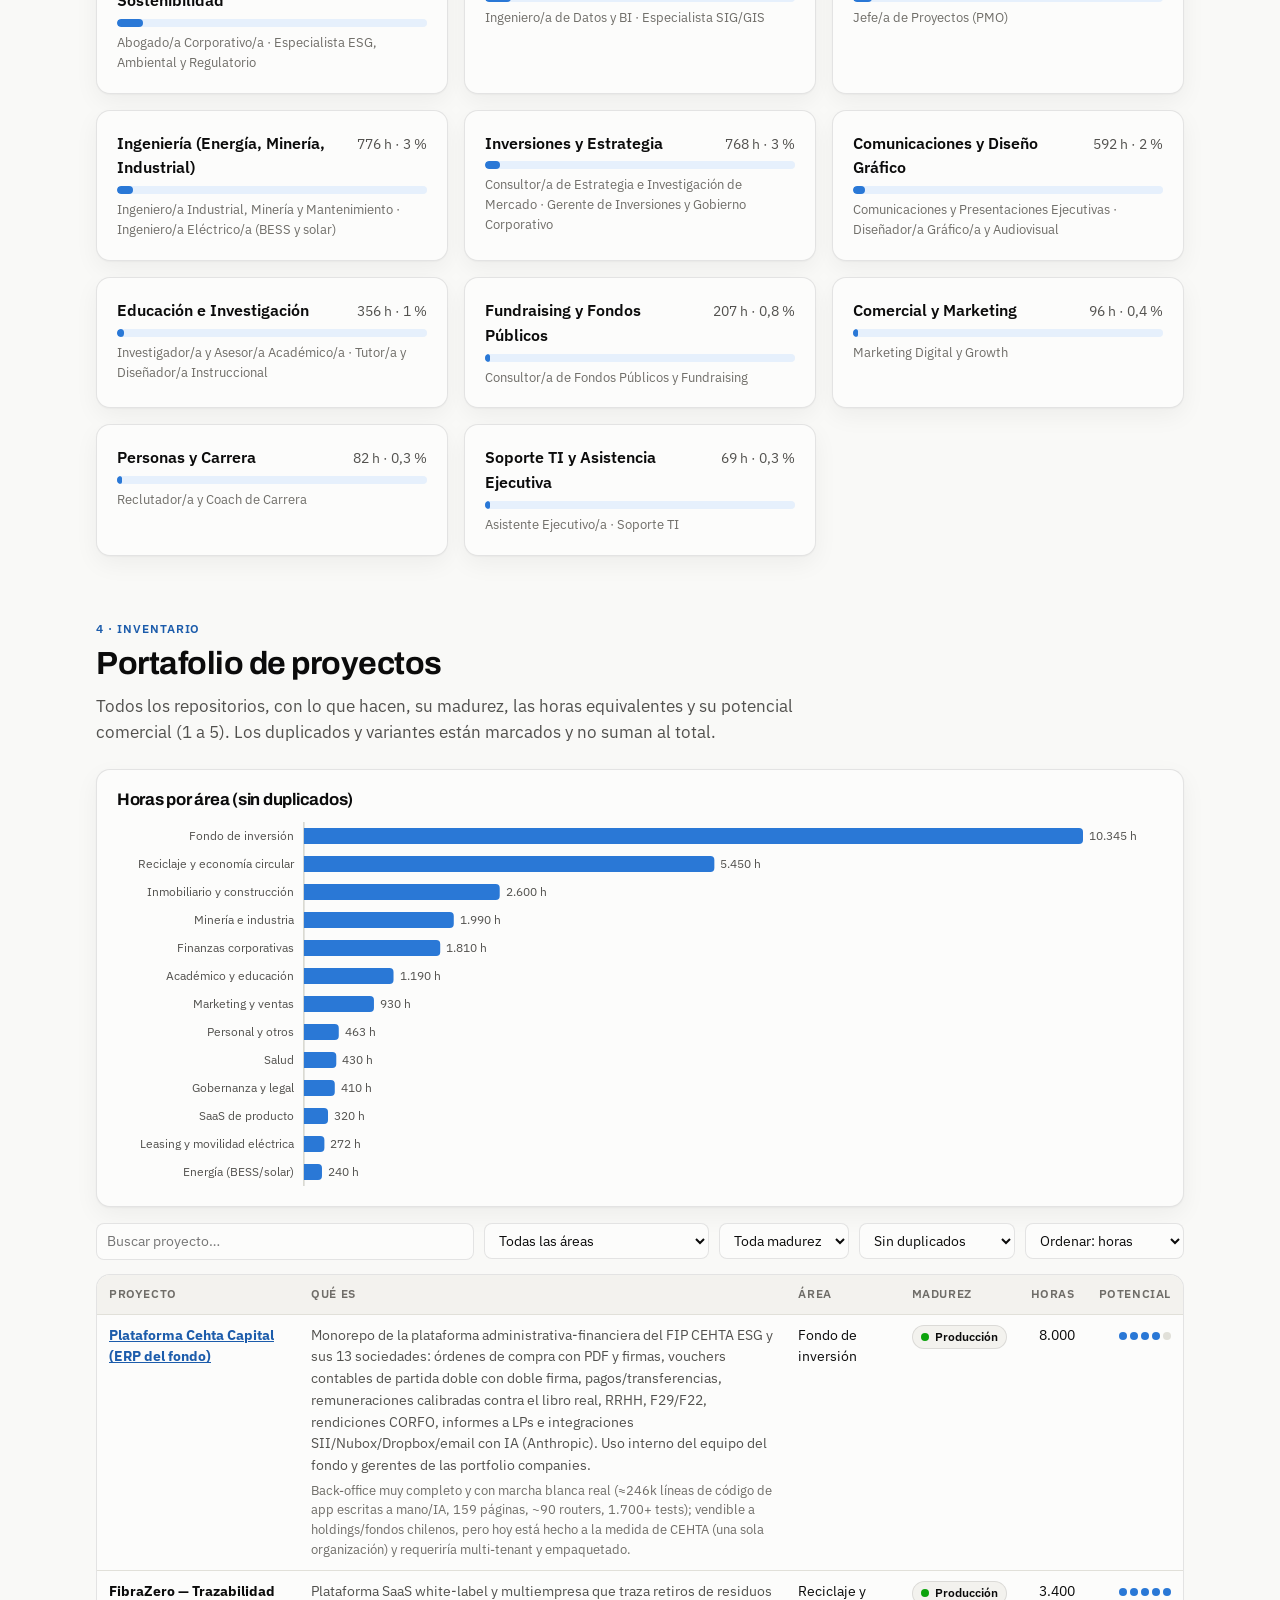
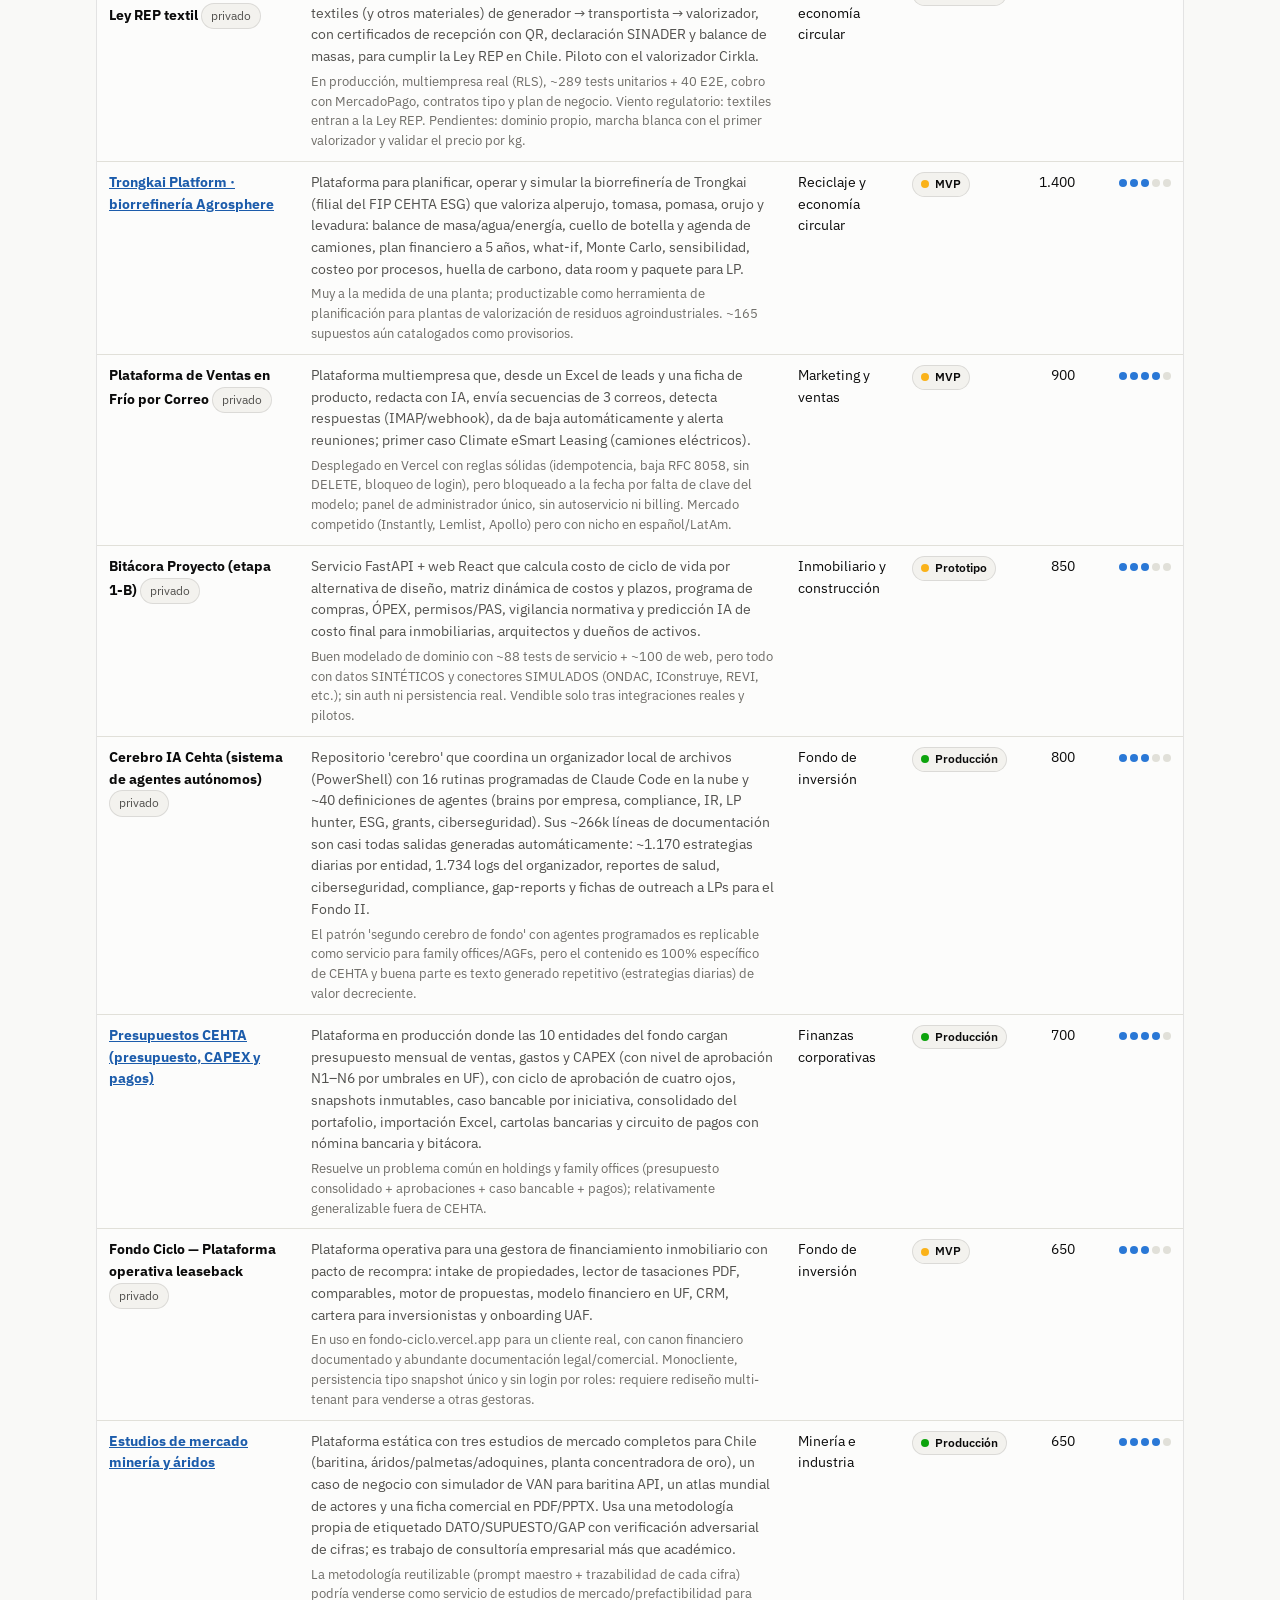
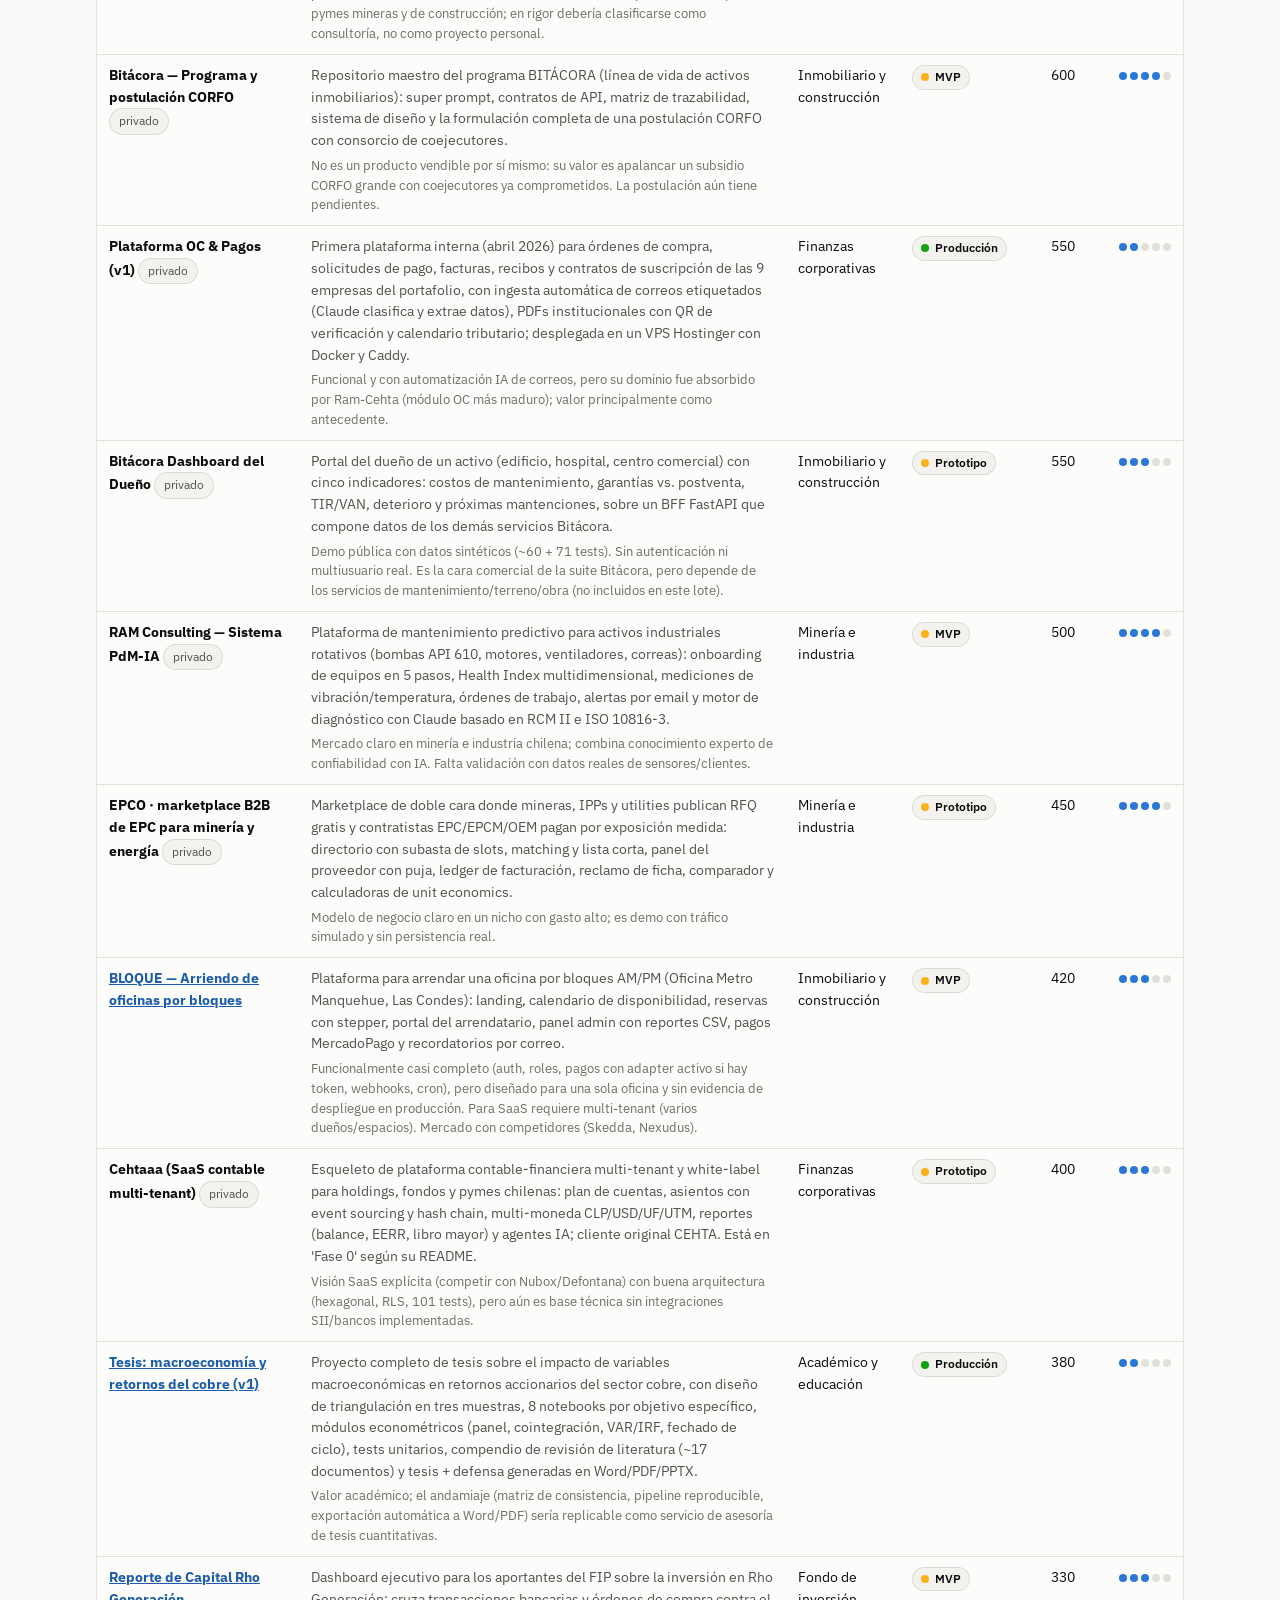
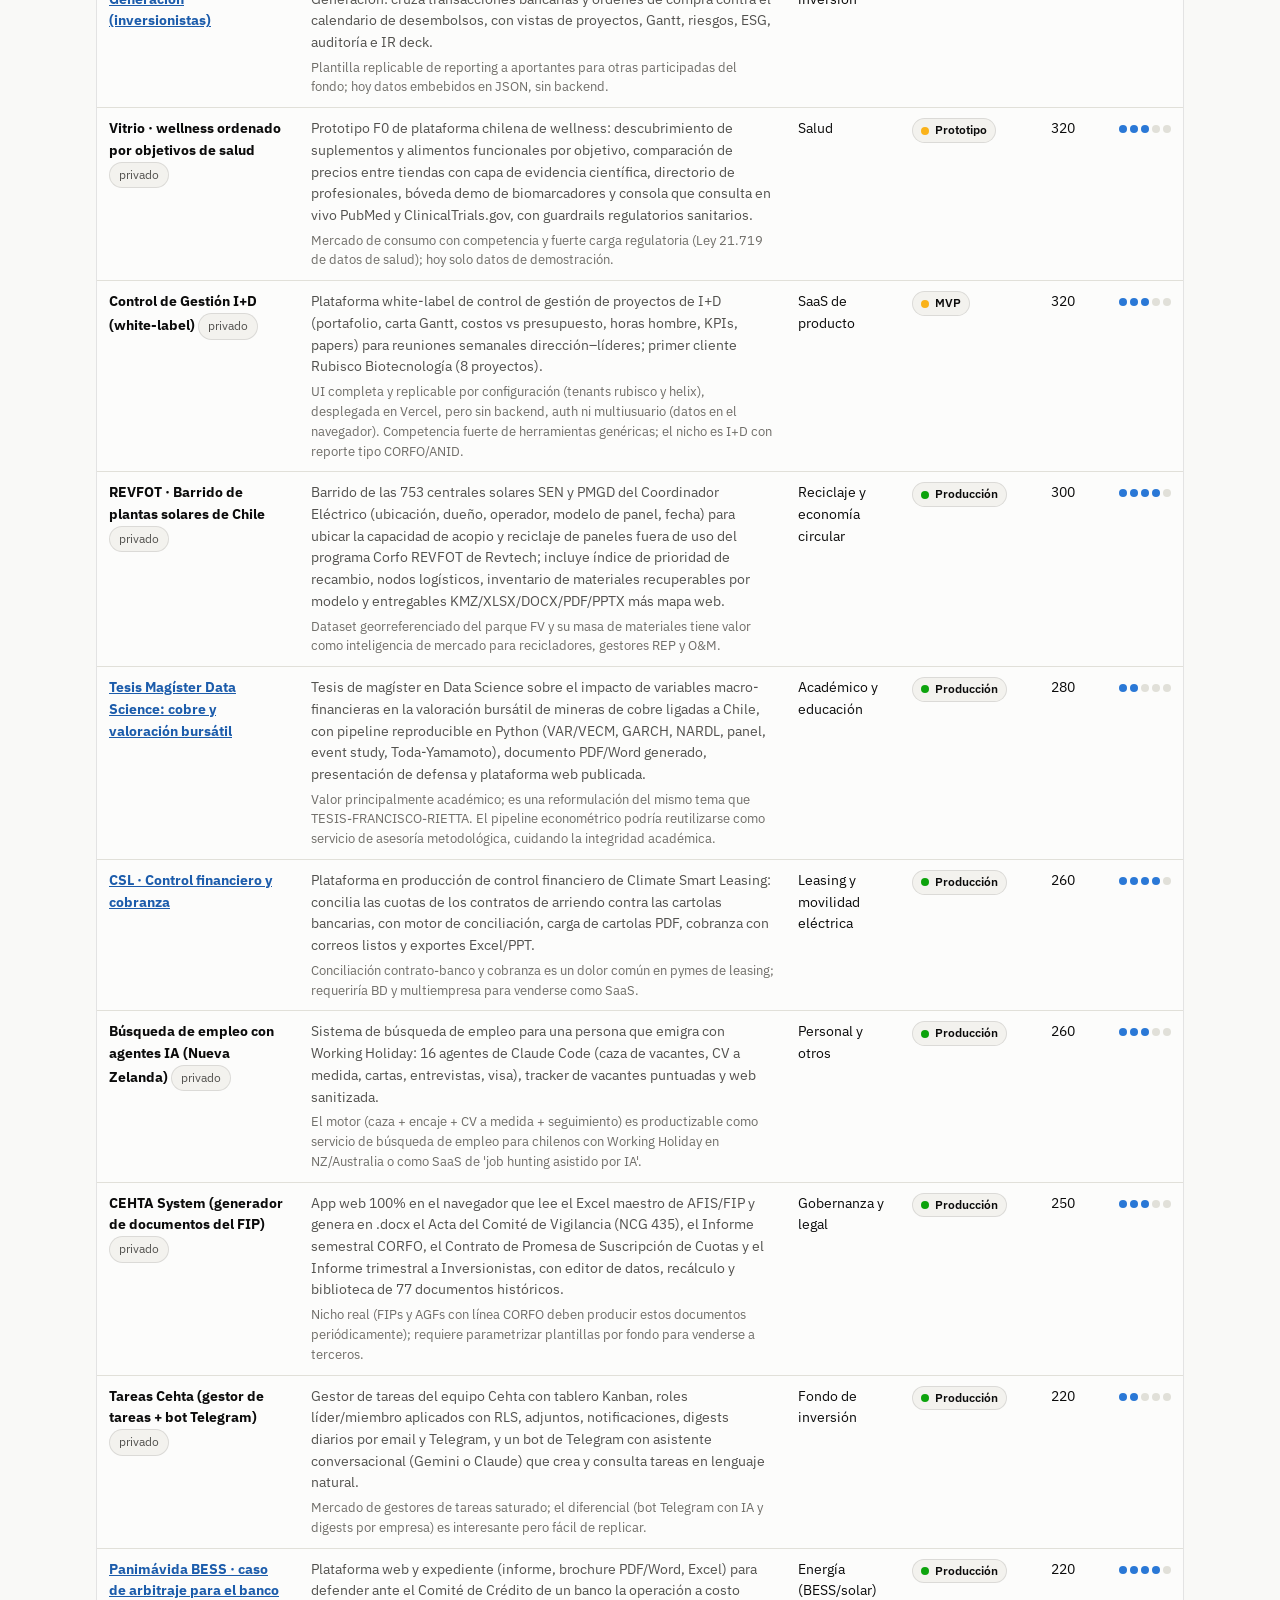
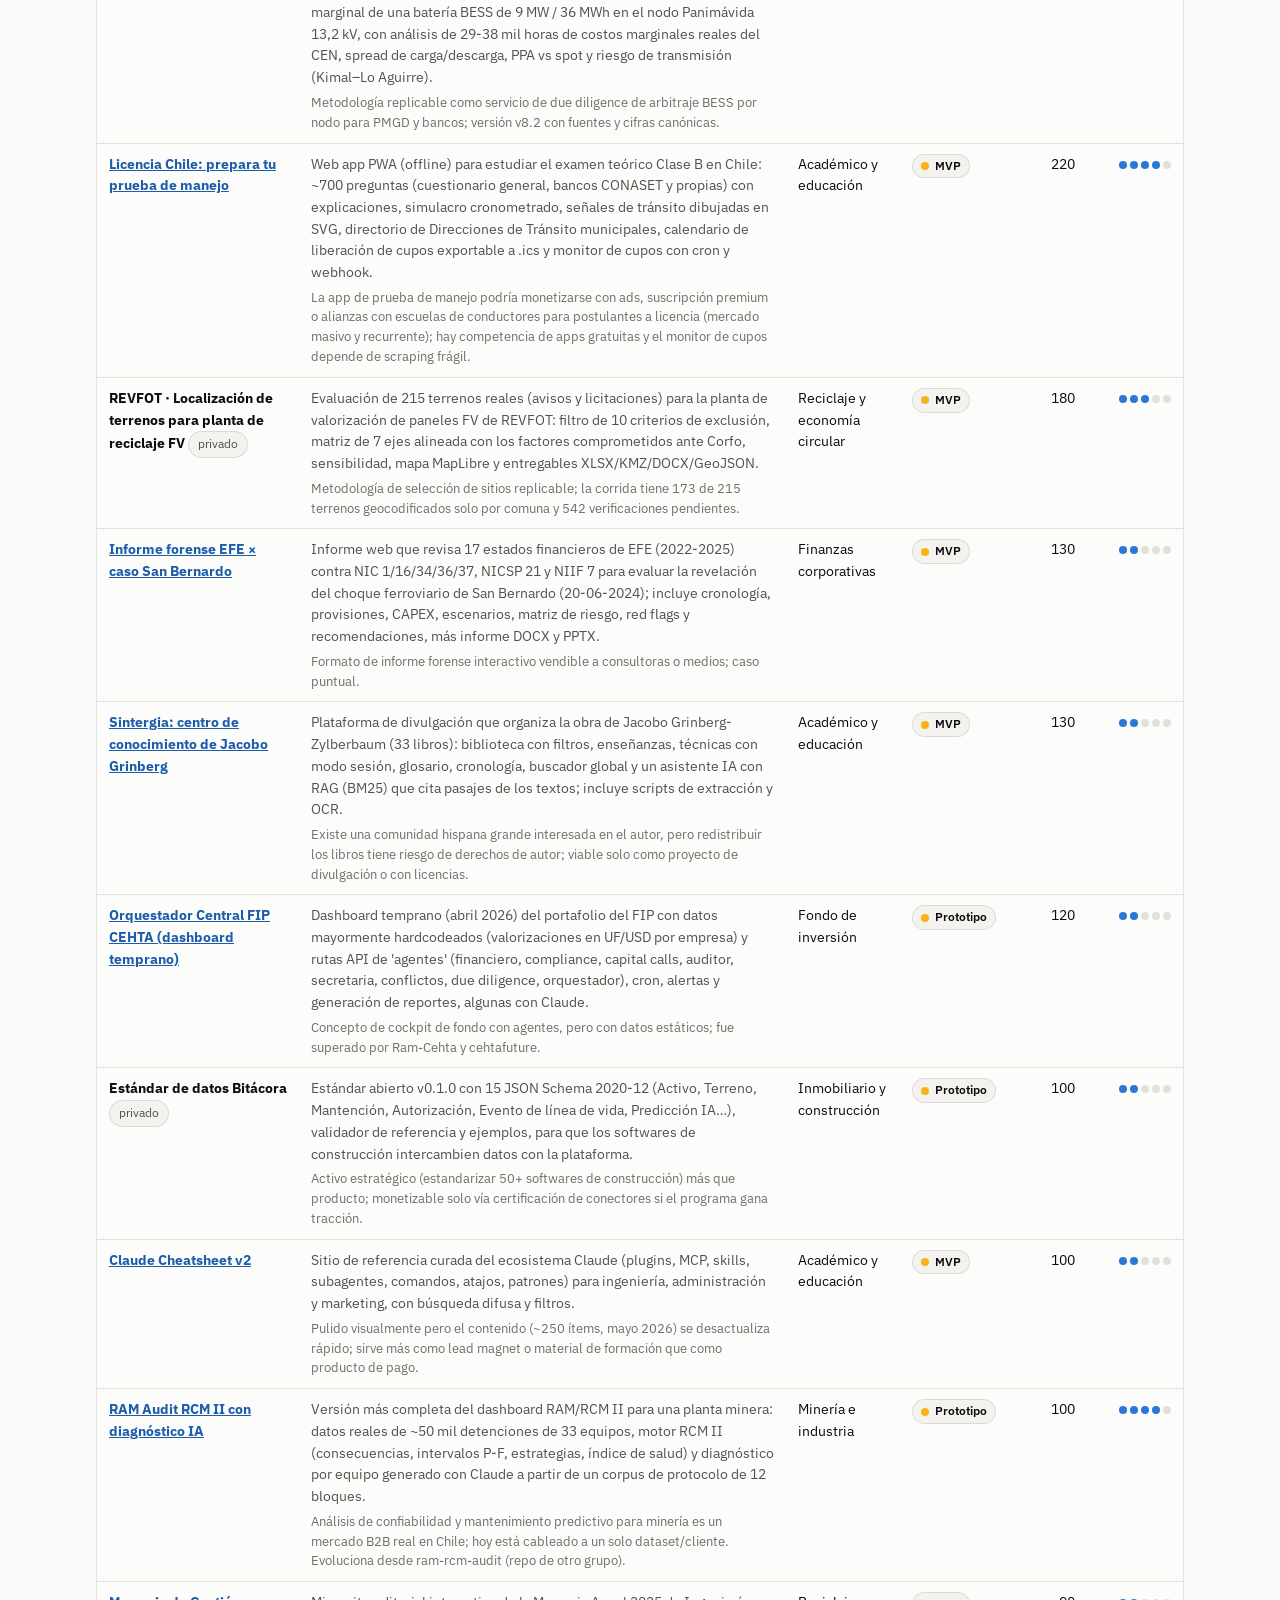
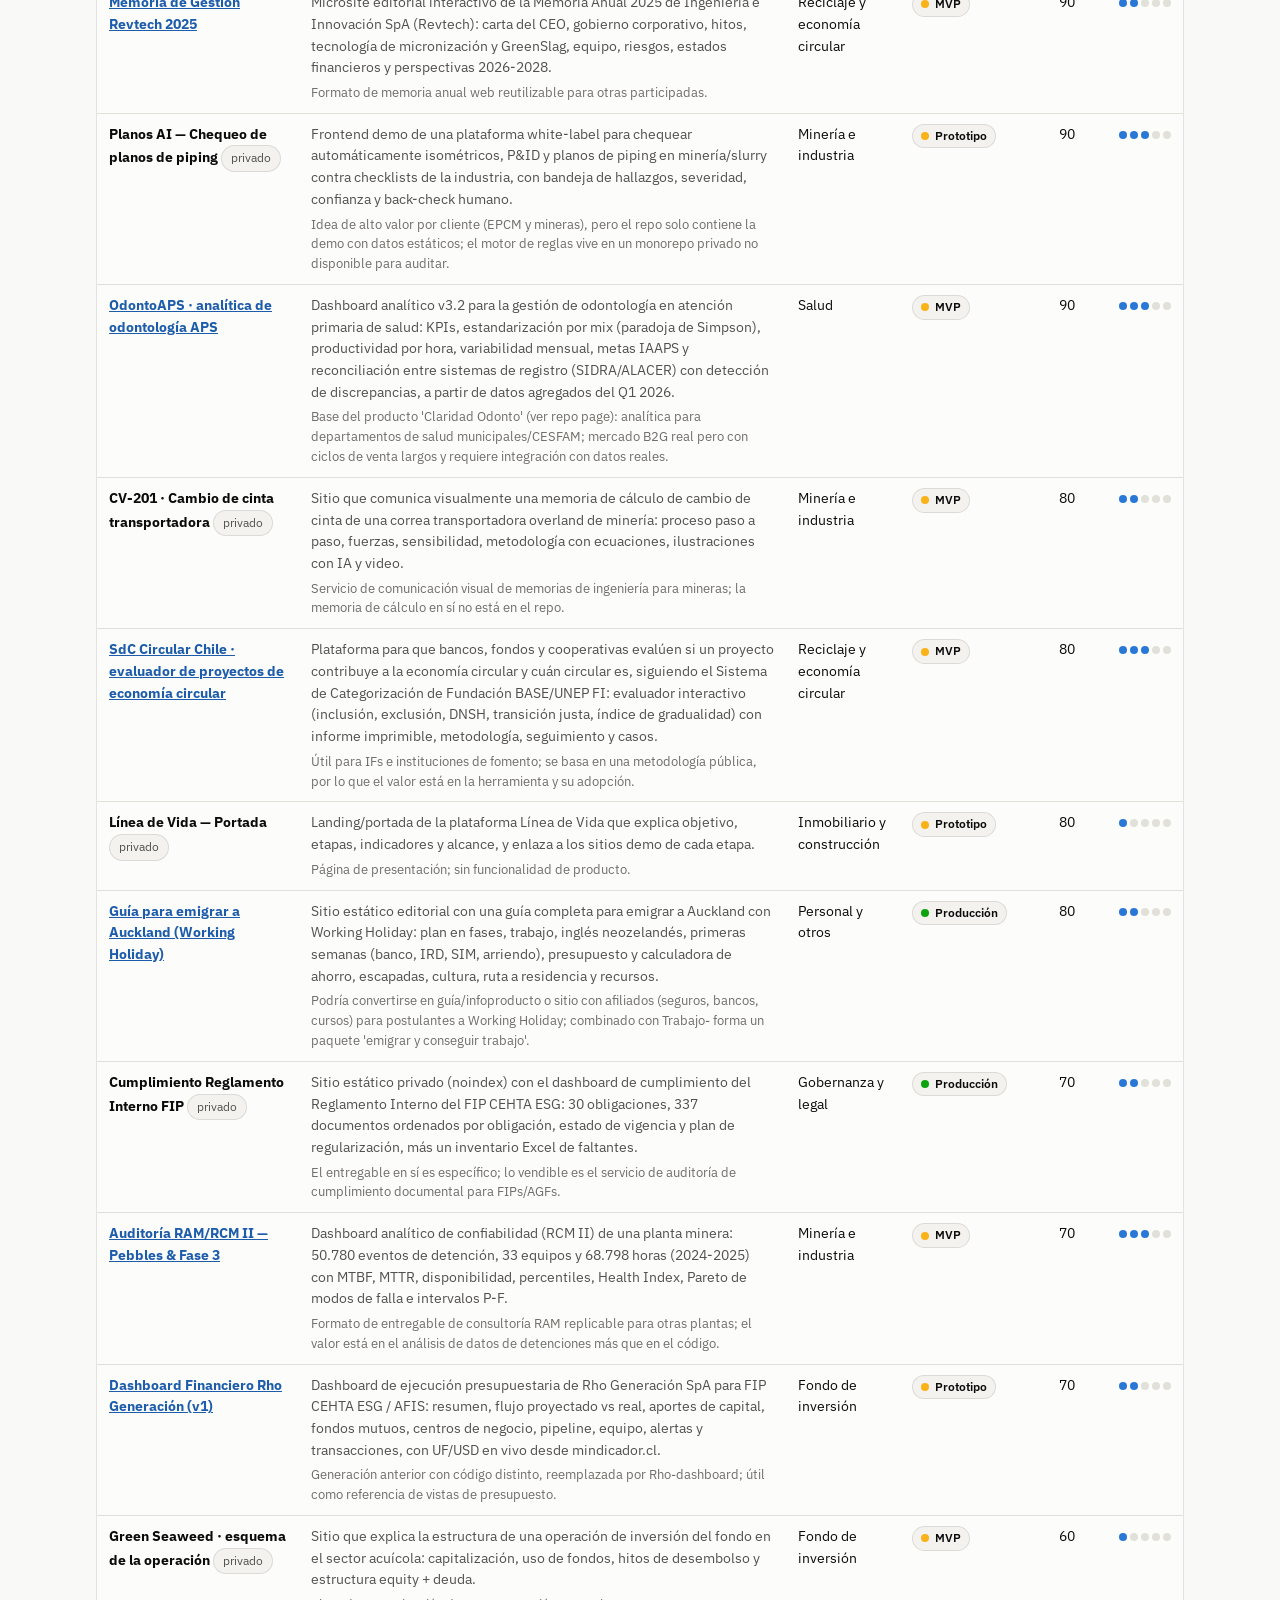
==== commit fd4664d6: "Plan de vida: dashboard con 15 pestañas y prompt maestro Nuevo sitio en public/vida/ con motor de pr" ====
--- a/public/index.html
+++ b/public/index.html
@@ -26,6 +26,7 @@
         <a href="#libertad">Libertad financiera</a>
         <a href="#prompt">Prompt</a>
         <a href="#metodo">Método</a>
+        <a href="vida/" style="color:var(--accent-ink);font-weight:600">Plan de vida →</a>
       </nav>
       <button class="theme-btn" id="themeBtn" type="button" aria-label="Cambiar tema">Tema</button>
     </div>
